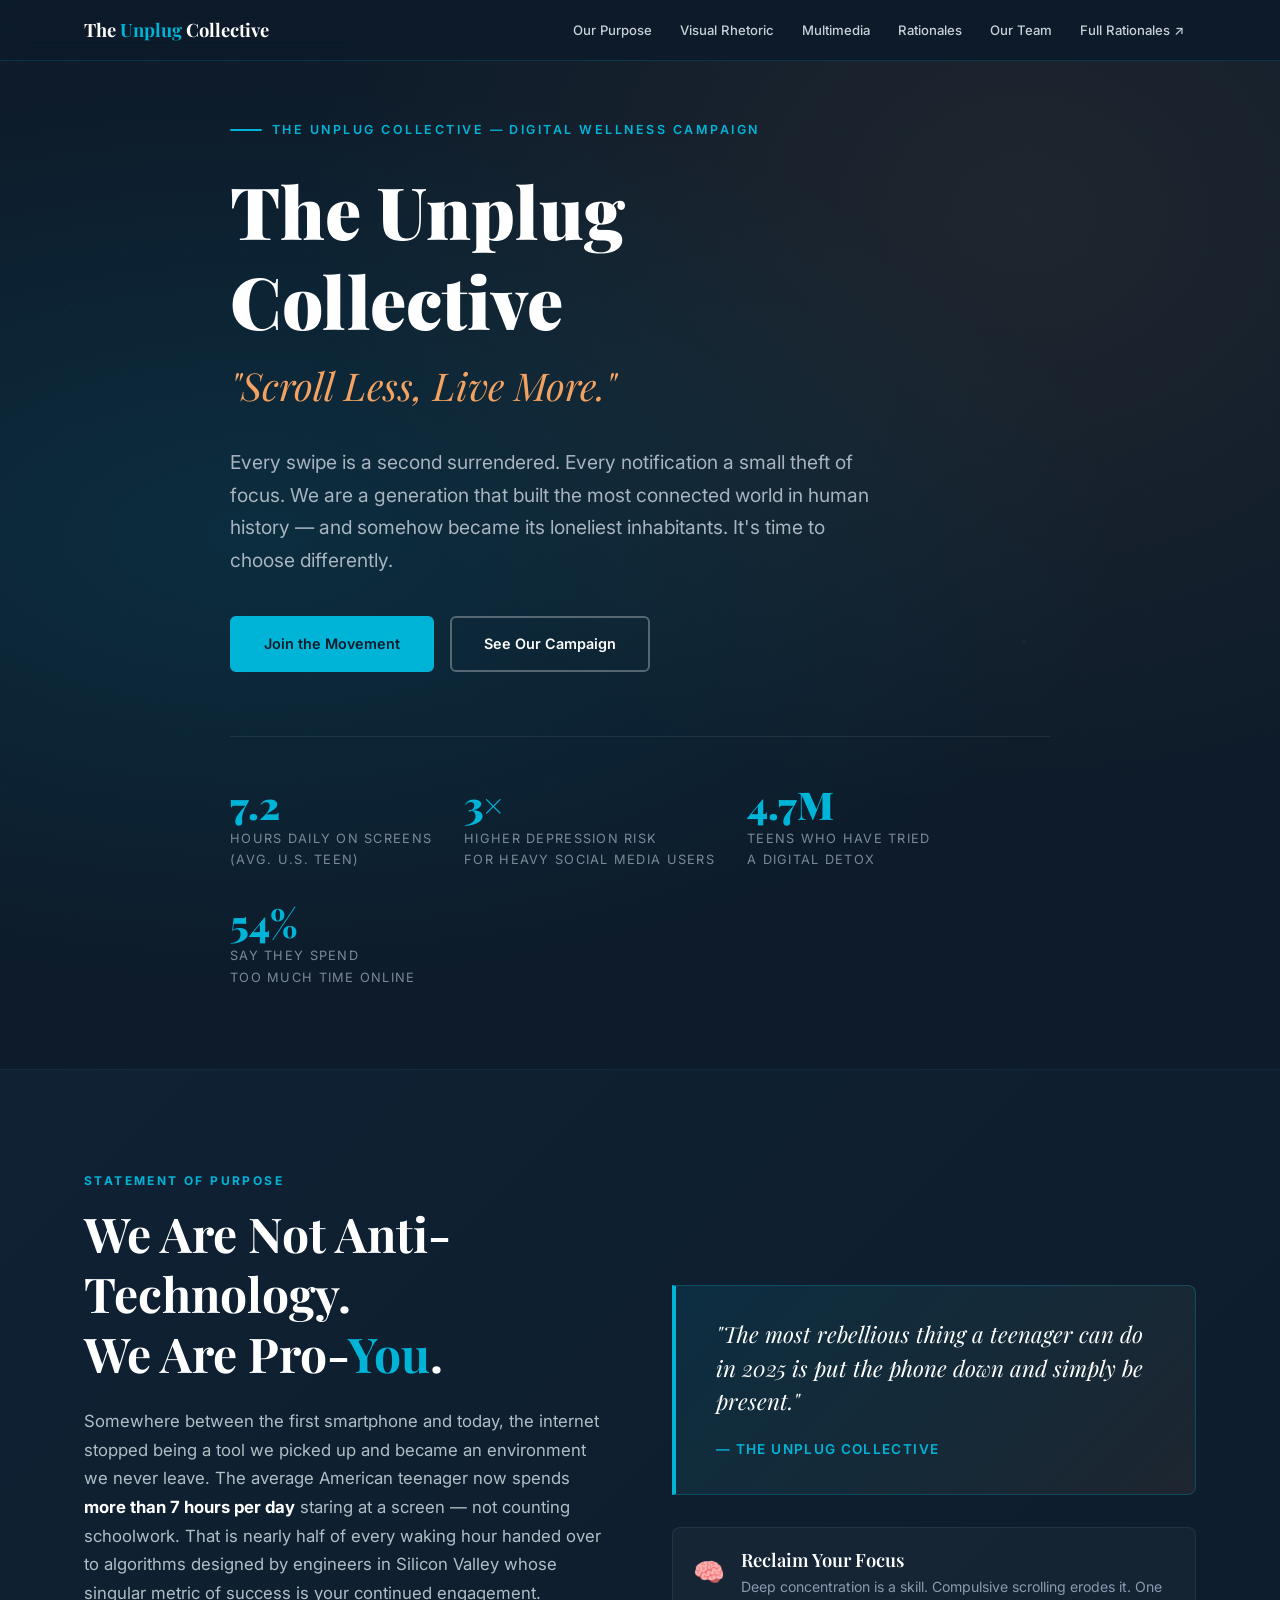
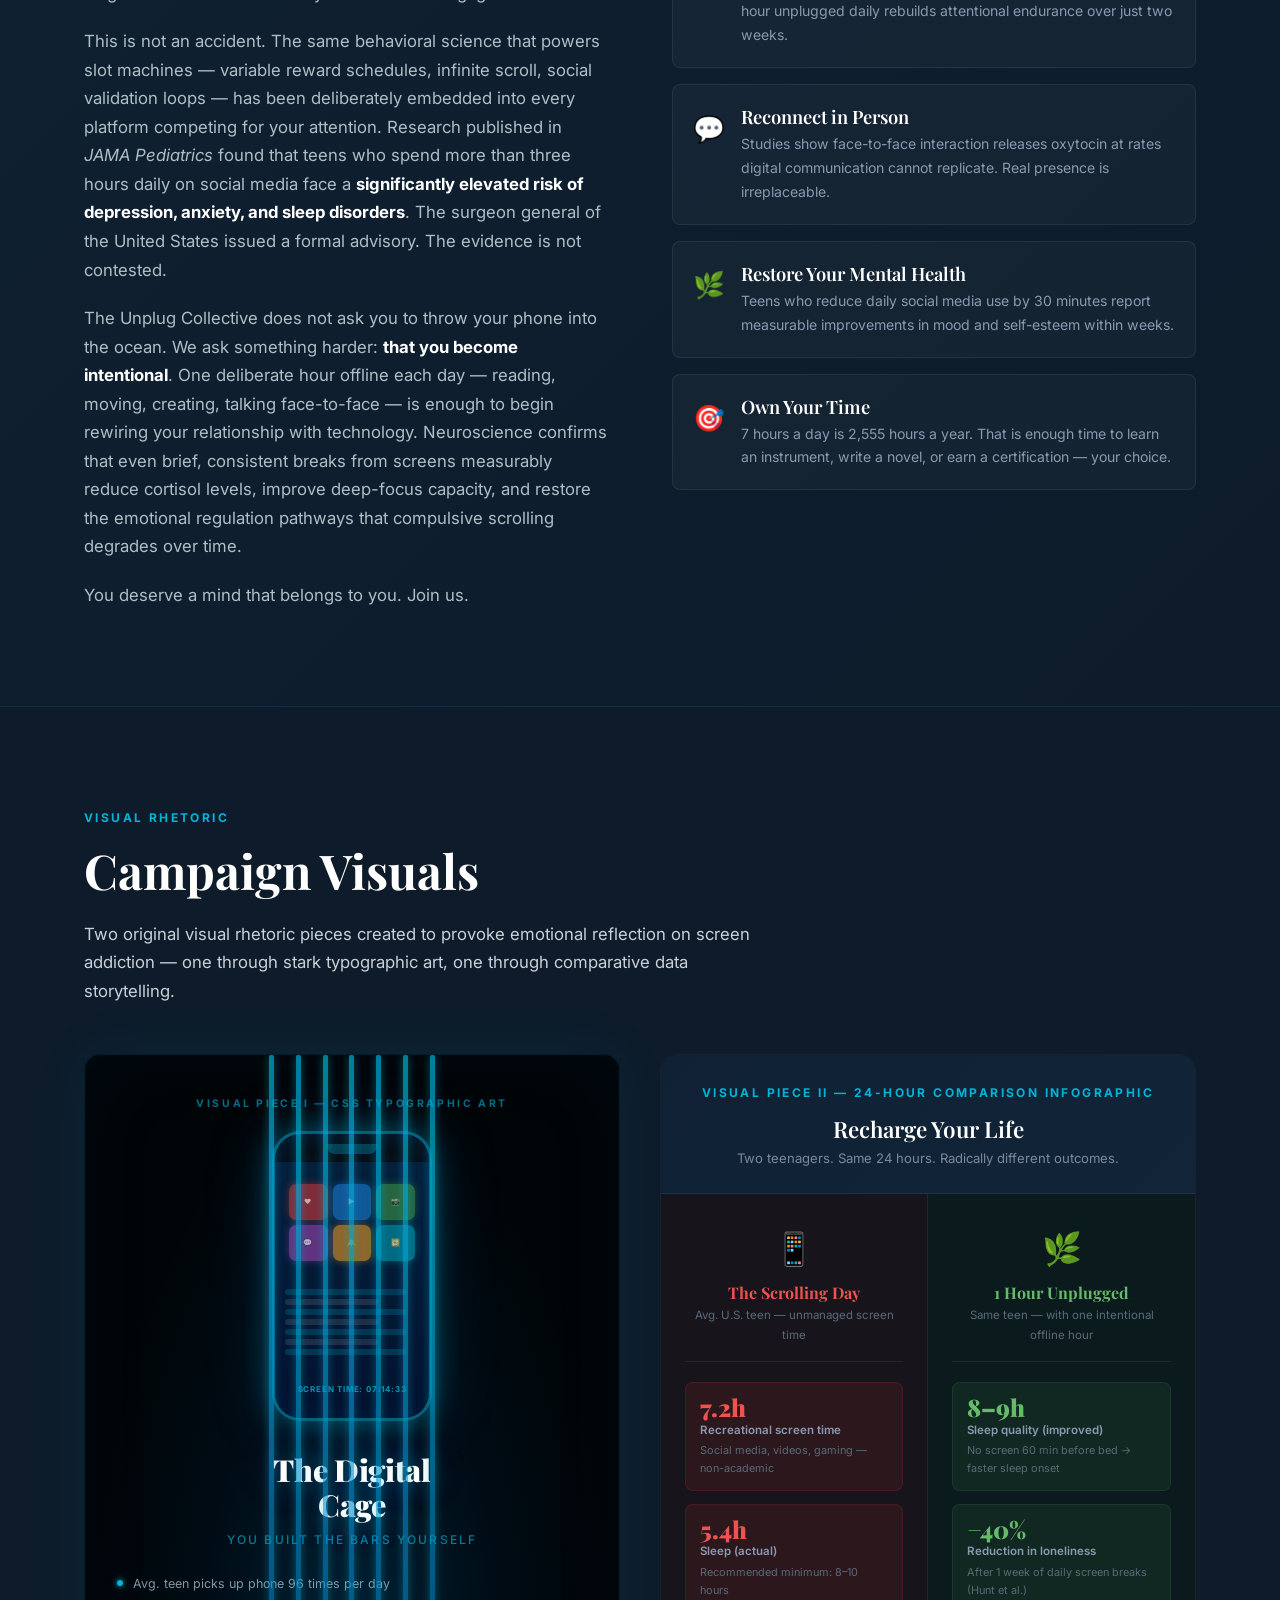
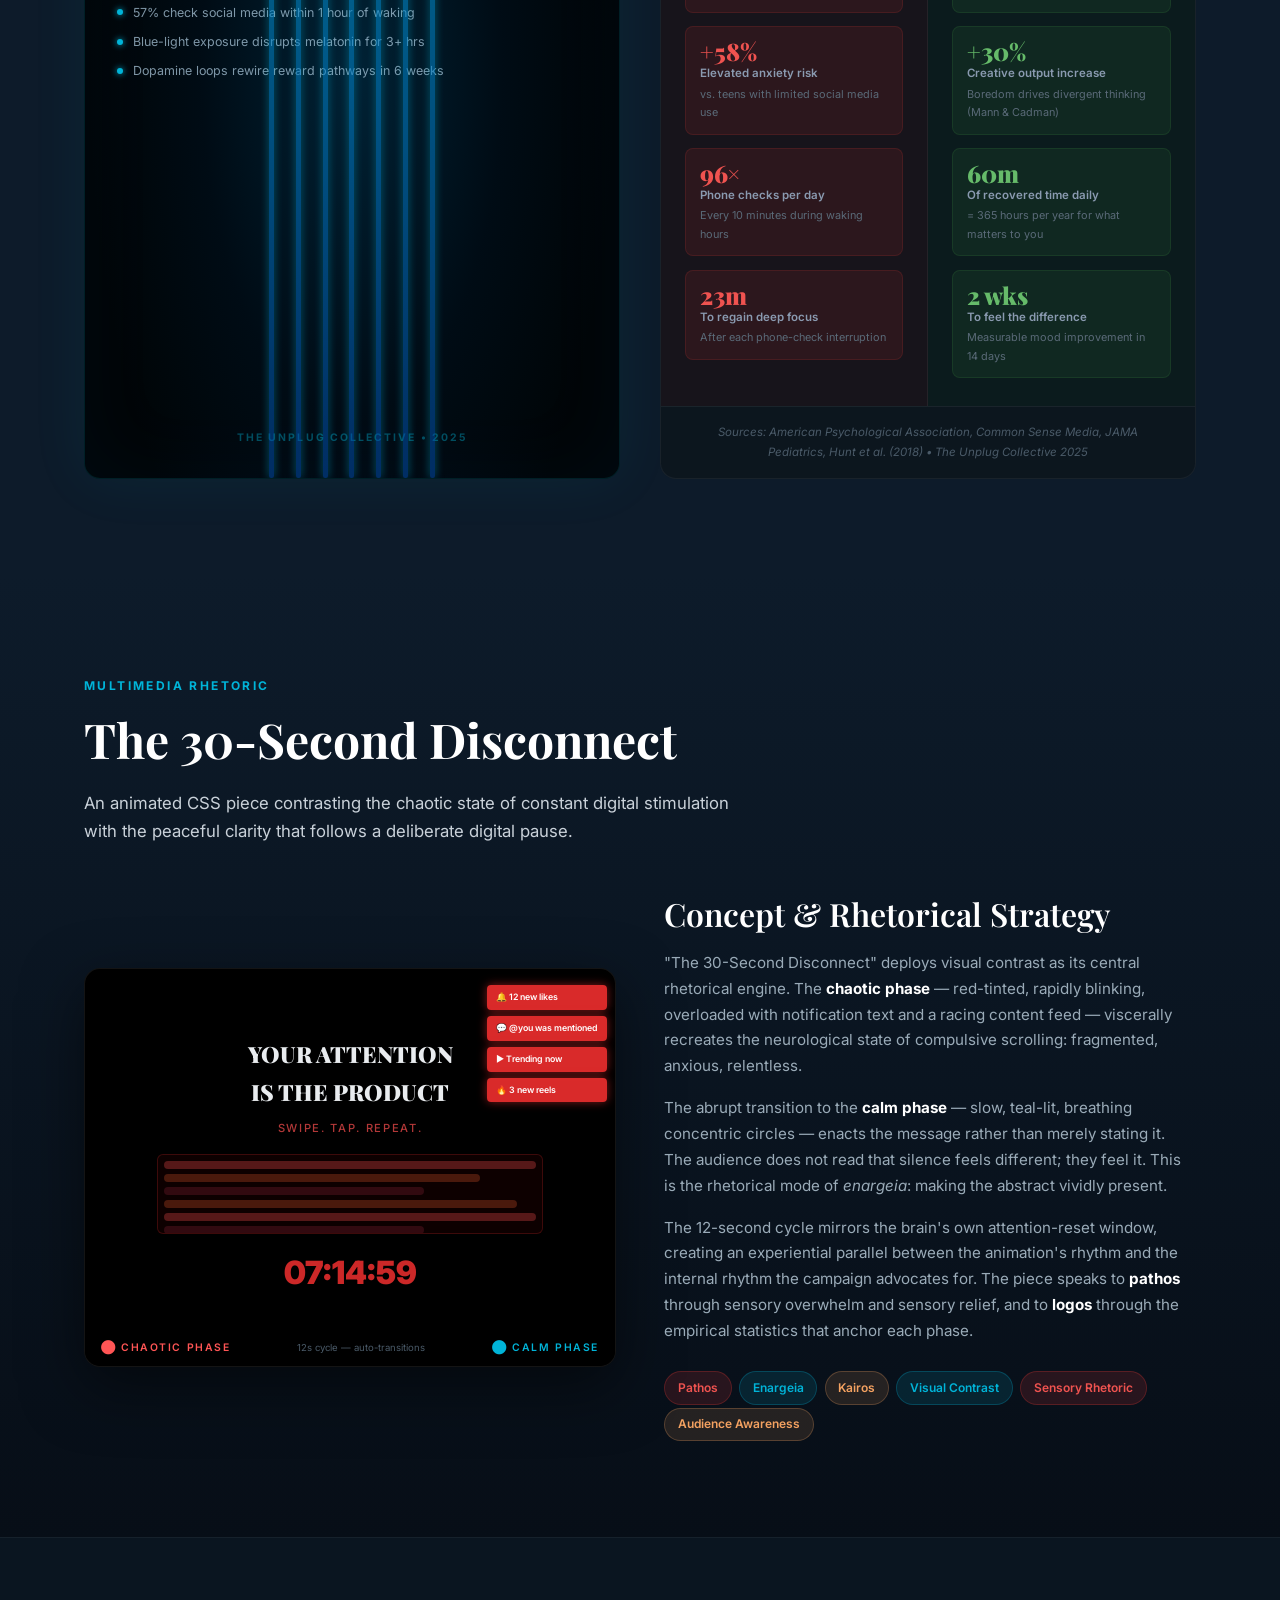
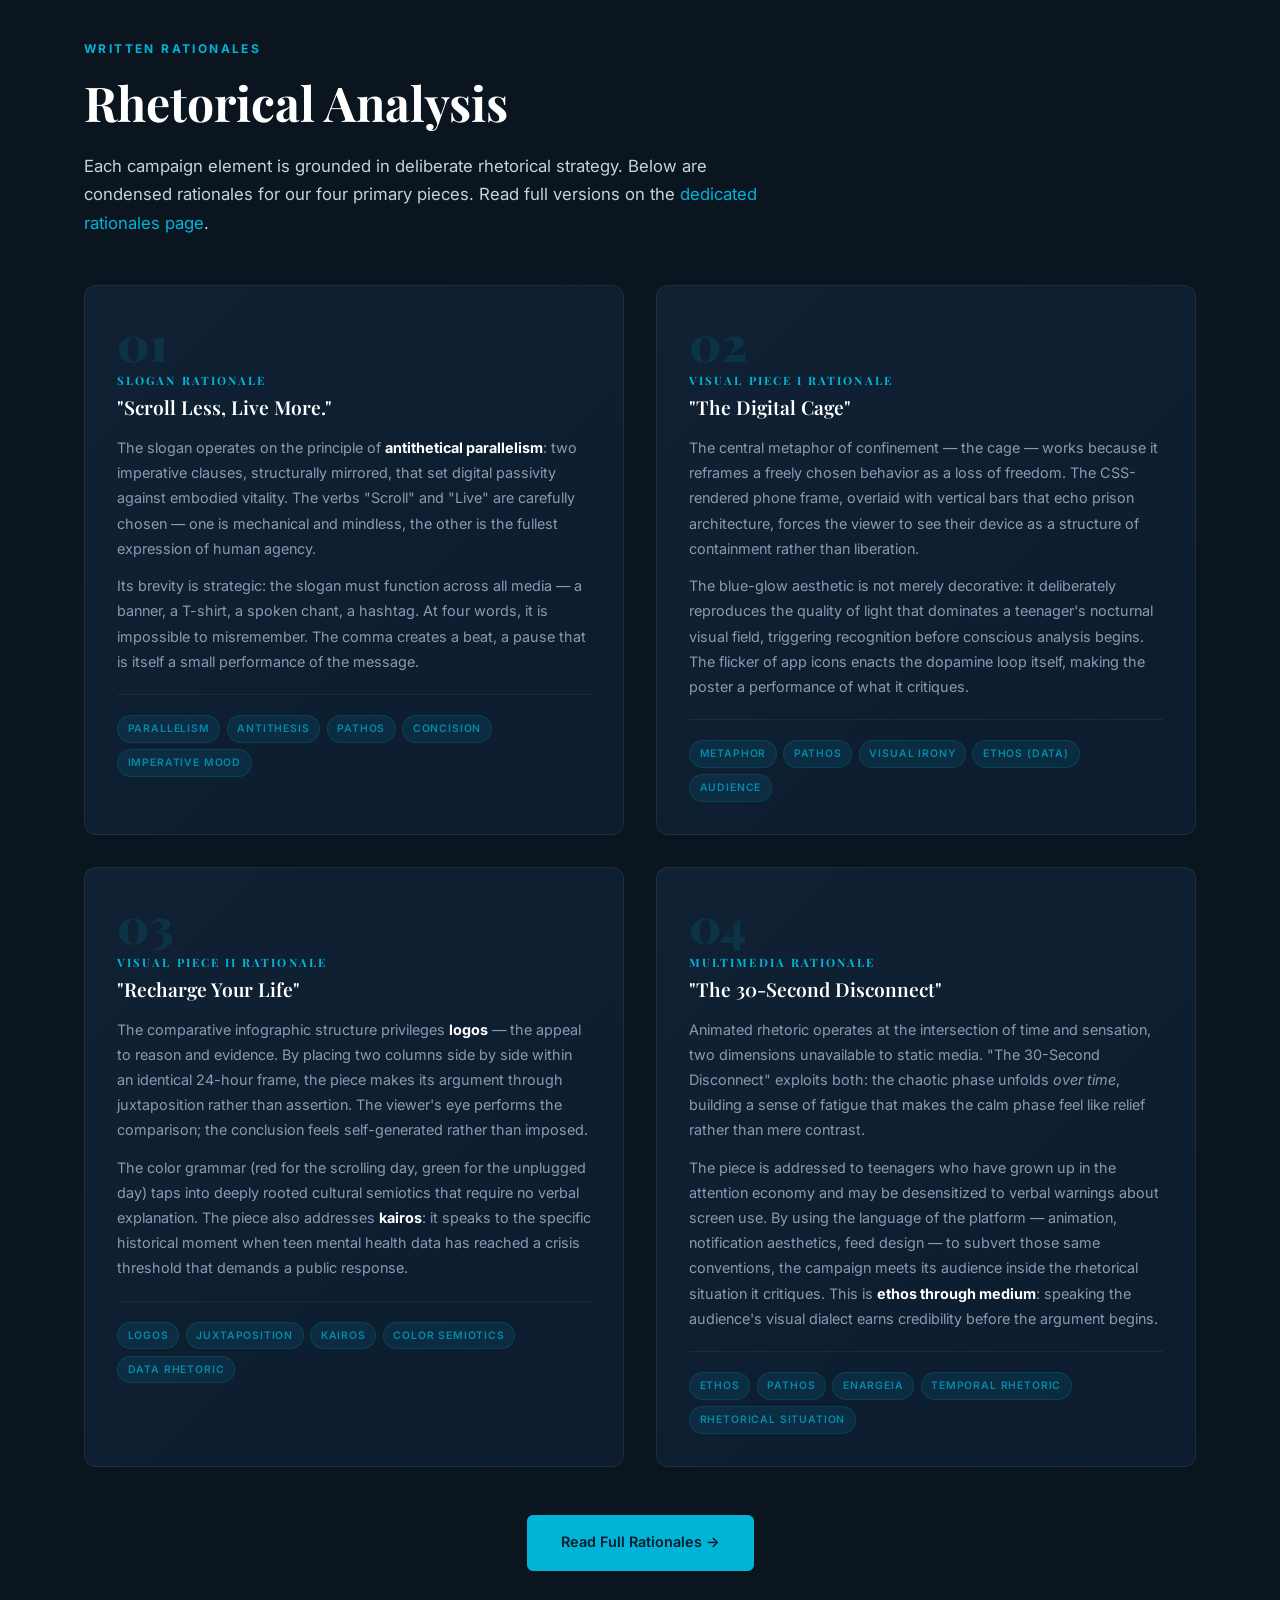
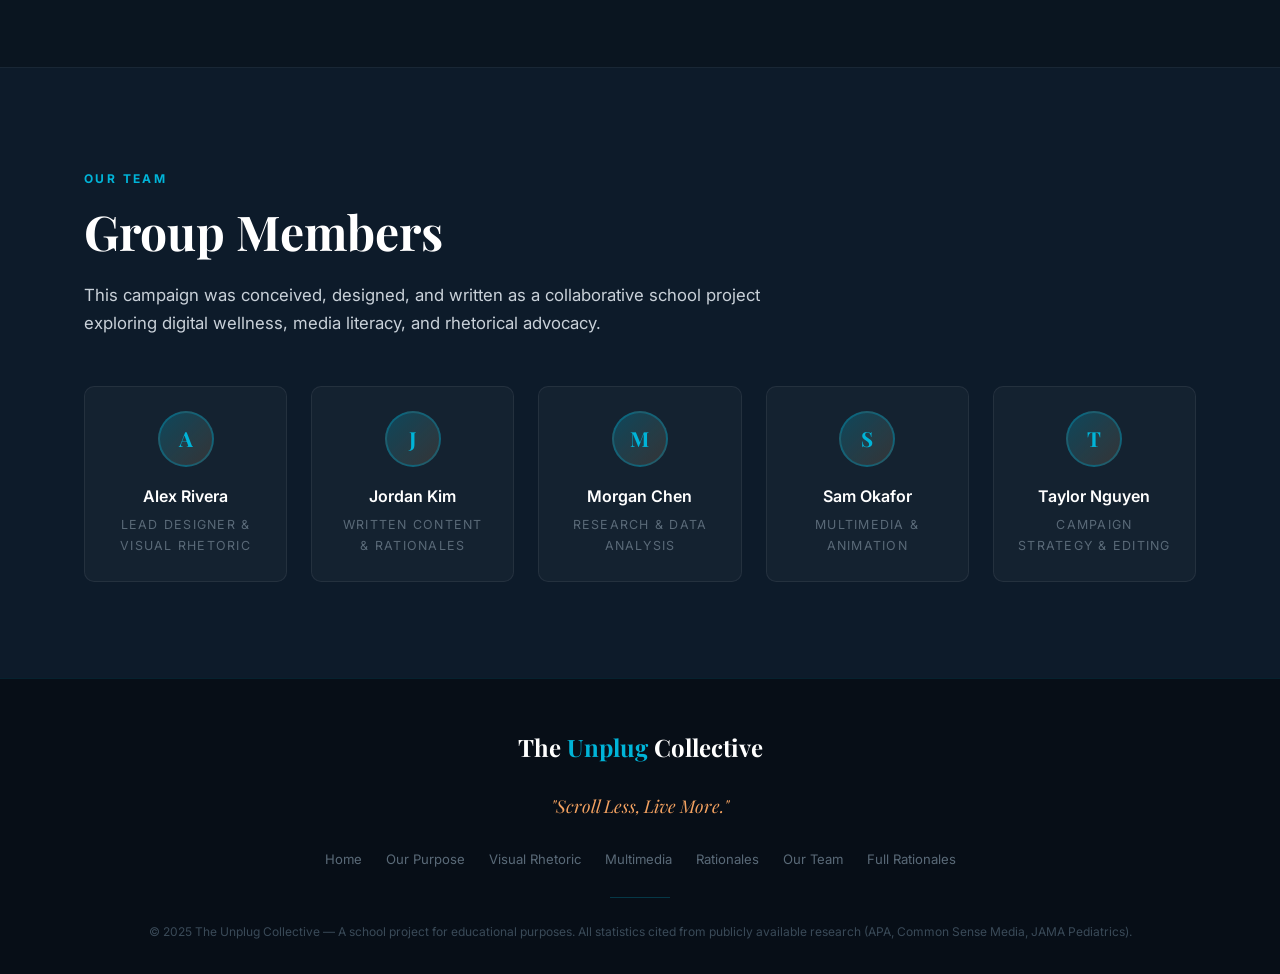
==== index.html @ 5e31de17 "Add The Unplug Collective multimedia campaign website Complete three-file campaign site for the digi" ====
<!DOCTYPE html>
<html lang="en">
<head>
  <meta charset="UTF-8" />
  <meta name="viewport" content="width=device-width, initial-scale=1.0" />
  <title>The Unplug Collective — Scroll Less, Live More.</title>
  <meta name="description" content="The Unplug Collective is a digital wellness campaign empowering teenagers to reclaim their time, attention, and mental health from addictive social media platforms." />
  <link rel="stylesheet" href="styles.css" />
</head>
<body>

  <!-- ====================================================
       NAVIGATION
  ===================================================== -->
  <nav class="navbar" aria-label="Main navigation">
    <div class="container">
      <a href="#hero" class="nav-brand">The <span>Unplug</span> Collective</a>
      <ul class="nav-links">
        <li><a href="#purpose">Our Purpose</a></li>
        <li><a href="#visual-rhetoric">Visual Rhetoric</a></li>
        <li><a href="#multimedia">Multimedia</a></li>
        <li><a href="#rationales">Rationales</a></li>
        <li><a href="#credits">Our Team</a></li>
        <li><a href="rationales.html">Full Rationales ↗</a></li>
      </ul>
    </div>
  </nav>

  <!-- ====================================================
       HERO SECTION
  ===================================================== -->
  <section class="hero" id="hero">
    <div class="container">
      <div class="hero-content">

        <div class="hero-eyebrow">The Unplug Collective — Digital Wellness Campaign</div>

        <h1 class="hero-title">The Unplug<br />Collective</h1>

        <p class="hero-slogan">"Scroll Less, Live More."</p>

        <p class="hero-subheadline">
          Every swipe is a second surrendered. Every notification a small theft of focus.
          We are a generation that built the most connected world in human history —
          and somehow became its loneliest inhabitants. It's time to choose differently.
        </p>

        <div class="hero-cta">
          <a href="#purpose" class="btn btn-primary">Join the Movement</a>
          <a href="#visual-rhetoric" class="btn btn-secondary">See Our Campaign</a>
        </div>

        <div class="hero-stats">
          <div class="hero-stat-item">
            <div class="hero-stat-number">7.2</div>
            <div class="hero-stat-label">Hours daily on screens<br />(avg. U.S. teen)</div>
          </div>
          <div class="hero-stat-item">
            <div class="hero-stat-number">3&times;</div>
            <div class="hero-stat-label">Higher depression risk<br />for heavy social media users</div>
          </div>
          <div class="hero-stat-item">
            <div class="hero-stat-number">4.7M</div>
            <div class="hero-stat-label">Teens who have tried<br />a digital detox</div>
          </div>
          <div class="hero-stat-item">
            <div class="hero-stat-number">54%</div>
            <div class="hero-stat-label">Say they spend<br />too much time online</div>
          </div>
        </div>

      </div>
    </div>
  </section>

  <!-- ====================================================
       STATEMENT OF PURPOSE / INVITATION TO JOIN
  ===================================================== -->
  <section class="purpose" id="purpose">
    <div class="container">
      <div class="purpose-grid">

        <!-- Left: Written argument -->
        <div class="purpose-text fade-in">
          <span class="section-label">Statement of Purpose</span>
          <h2 class="section-title">We Are Not Anti-Technology.<br />We Are Pro-<span class="highlight">You</span>.</h2>

          <p>
            Somewhere between the first smartphone and today, the internet stopped being a tool
            we picked up and became an environment we never leave. The average American teenager
            now spends <strong>more than 7 hours per day</strong> staring at a screen — not counting
            schoolwork. That is nearly half of every waking hour handed over to algorithms
            designed by engineers in Silicon Valley whose singular metric of success is your
            continued engagement.
          </p>
          <p>
            This is not an accident. The same behavioral science that powers slot machines —
            variable reward schedules, infinite scroll, social validation loops — has been
            deliberately embedded into every platform competing for your attention.
            Research published in <em>JAMA Pediatrics</em> found that teens who spend more than
            three hours daily on social media face a <strong>significantly elevated risk of depression,
            anxiety, and sleep disorders</strong>. The surgeon general of the United States issued
            a formal advisory. The evidence is not contested.
          </p>
          <p>
            The Unplug Collective does not ask you to throw your phone into the ocean.
            We ask something harder: <strong>that you become intentional</strong>. One deliberate hour
            offline each day — reading, moving, creating, talking face-to-face — is enough
            to begin rewiring your relationship with technology. Neuroscience confirms that
            even brief, consistent breaks from screens measurably reduce cortisol levels,
            improve deep-focus capacity, and restore the emotional regulation pathways
            that compulsive scrolling degrades over time.
          </p>
          <p>
            You deserve a mind that belongs to you. Join us.
          </p>
        </div>

        <!-- Right: Callout + Pillars -->
        <div class="fade-in delay-2">
          <div class="purpose-callout">
            <blockquote>
              "The most rebellious thing a teenager can do in 2025
               is put the phone down and simply be present."
            </blockquote>
            <cite>— The Unplug Collective</cite>
          </div>

          <div class="purpose-pillars" style="margin-top:2rem;">
            <div class="purpose-pillar">
              <div class="pillar-icon">🧠</div>
              <div class="pillar-body">
                <h4>Reclaim Your Focus</h4>
                <p>Deep concentration is a skill. Compulsive scrolling erodes it. One hour unplugged daily rebuilds attentional endurance over just two weeks.</p>
              </div>
            </div>
            <div class="purpose-pillar">
              <div class="pillar-icon">💬</div>
              <div class="pillar-body">
                <h4>Reconnect in Person</h4>
                <p>Studies show face-to-face interaction releases oxytocin at rates digital communication cannot replicate. Real presence is irreplaceable.</p>
              </div>
            </div>
            <div class="purpose-pillar">
              <div class="pillar-icon">🌿</div>
              <div class="pillar-body">
                <h4>Restore Your Mental Health</h4>
                <p>Teens who reduce daily social media use by 30 minutes report measurable improvements in mood and self-esteem within weeks.</p>
              </div>
            </div>
            <div class="purpose-pillar">
              <div class="pillar-icon">🎯</div>
              <div class="pillar-body">
                <h4>Own Your Time</h4>
                <p>7 hours a day is 2,555 hours a year. That is enough time to learn an instrument, write a novel, or earn a certification — your choice.</p>
              </div>
            </div>
          </div>
        </div>

      </div>
    </div>
  </section>

  <!-- ====================================================
       VISUAL RHETORIC
  ===================================================== -->
  <section class="visual-rhetoric" id="visual-rhetoric">
    <div class="container">
      <span class="section-label fade-in">Visual Rhetoric</span>
      <h2 class="section-title fade-in">Campaign Visuals</h2>
      <p class="section-intro fade-in">
        Two original visual rhetoric pieces created to provoke emotional reflection on screen
        addiction — one through stark typographic art, one through comparative data storytelling.
      </p>

      <div class="vr-grid">

        <!-- =============================================
             VISUAL A: The Digital Cage
        ============================================== -->
        <article class="poster-cage fade-in" aria-label="Visual rhetoric piece: The Digital Cage">

          <!-- Cage bars overlaid on phone zone -->
          <div class="cage-bars-overlay" aria-hidden="true">
            <div class="cage-bar"></div>
            <div class="cage-bar"></div>
            <div class="cage-bar"></div>
            <div class="cage-bar"></div>
            <div class="cage-bar"></div>
            <div class="cage-bar"></div>
            <div class="cage-bar"></div>
          </div>

          <div class="cage-label">Visual Piece I &mdash; CSS Typographic Art</div>

          <!-- Phone frame with animated app bars -->
          <div class="phone-frame" aria-hidden="true">
            <div class="phone-screen">
              <div class="app-bars">
                <div class="app-bar">❤️</div>
                <div class="app-bar">▶</div>
                <div class="app-bar">📸</div>
                <div class="app-bar">💬</div>
                <div class="app-bar">🔔</div>
                <div class="app-bar">🔁</div>
              </div>
              <div class="phone-feed">
                <div class="feed-line"></div>
                <div class="feed-line"></div>
                <div class="feed-line"></div>
                <div class="feed-line"></div>
                <div class="feed-line"></div>
                <div class="feed-line"></div>
                <div class="feed-line"></div>
              </div>
              <div class="phone-counter">SCREEN TIME: 07:14:33</div>
            </div>
          </div>

          <h2 class="cage-headline">The Digital<br />Cage</h2>
          <p class="cage-sub">You built the bars yourself</p>

          <div class="cage-stats">
            <div class="cage-stat-line">Avg. teen picks up phone 96 times per day</div>
            <div class="cage-stat-line">57% check social media within 1 hour of waking</div>
            <div class="cage-stat-line">Blue-light exposure disrupts melatonin for 3+ hrs</div>
            <div class="cage-stat-line">Dopamine loops rewire reward pathways in 6 weeks</div>
          </div>

          <div class="cage-brand">The Unplug Collective &bull; 2025</div>

        </article>

        <!-- =============================================
             VISUAL B: Recharge Your Life Infographic
        ============================================== -->
        <article class="poster-recharge fade-in delay-2" aria-label="Visual rhetoric piece: Recharge Your Life infographic">

          <div class="recharge-header">
            <span class="section-label">Visual Piece II &mdash; 24-Hour Comparison Infographic</span>
            <h3>Recharge Your Life</h3>
            <p>Two teenagers. Same 24 hours. Radically different outcomes.</p>
          </div>

          <div class="recharge-compare">

            <!-- Column A: The Scrolling Day -->
            <div class="compare-col compare-col-a">
              <div class="compare-col-header">
                <span class="col-icon">📱</span>
                <h4 class="col-a-title">The Scrolling Day</h4>
                <p>Avg. U.S. teen — unmanaged screen time</p>
              </div>

              <div class="stat-block">
                <div class="stat-item col-a-stat">
                  <div class="stat-item-num">7.2h</div>
                  <div class="stat-item-label">Recreational screen time</div>
                  <div class="stat-item-detail">Social media, videos, gaming — non-academic</div>
                </div>
                <div class="stat-item col-a-stat">
                  <div class="stat-item-num">5.4h</div>
                  <div class="stat-item-label">Sleep (actual)</div>
                  <div class="stat-item-detail">Recommended minimum: 8–10 hours</div>
                </div>
                <div class="stat-item col-a-stat">
                  <div class="stat-item-num">+58%</div>
                  <div class="stat-item-label">Elevated anxiety risk</div>
                  <div class="stat-item-detail">vs. teens with limited social media use</div>
                </div>
                <div class="stat-item col-a-stat">
                  <div class="stat-item-num">96×</div>
                  <div class="stat-item-label">Phone checks per day</div>
                  <div class="stat-item-detail">Every 10 minutes during waking hours</div>
                </div>
                <div class="stat-item col-a-stat">
                  <div class="stat-item-num">23m</div>
                  <div class="stat-item-label">To regain deep focus</div>
                  <div class="stat-item-detail">After each phone-check interruption</div>
                </div>
              </div>
            </div>

            <!-- Column B: 1 Hour Unplugged -->
            <div class="compare-col compare-col-b">
              <div class="compare-col-header">
                <span class="col-icon">🌿</span>
                <h4 class="col-b-title">1 Hour Unplugged</h4>
                <p>Same teen — with one intentional offline hour</p>
              </div>

              <div class="stat-block">
                <div class="stat-item col-b-stat">
                  <div class="stat-item-num">8–9h</div>
                  <div class="stat-item-label">Sleep quality (improved)</div>
                  <div class="stat-item-detail">No screen 60 min before bed → faster sleep onset</div>
                </div>
                <div class="stat-item col-b-stat">
                  <div class="stat-item-num">−40%</div>
                  <div class="stat-item-label">Reduction in loneliness</div>
                  <div class="stat-item-detail">After 1 week of daily screen breaks (Hunt et al.)</div>
                </div>
                <div class="stat-item col-b-stat">
                  <div class="stat-item-num">+30%</div>
                  <div class="stat-item-label">Creative output increase</div>
                  <div class="stat-item-detail">Boredom drives divergent thinking (Mann &amp; Cadman)</div>
                </div>
                <div class="stat-item col-b-stat">
                  <div class="stat-item-num">60m</div>
                  <div class="stat-item-label">Of recovered time daily</div>
                  <div class="stat-item-detail">= 365 hours per year for what matters to you</div>
                </div>
                <div class="stat-item col-b-stat">
                  <div class="stat-item-num">2 wks</div>
                  <div class="stat-item-label">To feel the difference</div>
                  <div class="stat-item-detail">Measurable mood improvement in 14 days</div>
                </div>
              </div>
            </div>

          </div>

          <div class="recharge-footer">
            Sources: American Psychological Association, Common Sense Media, JAMA Pediatrics, Hunt et al. (2018) &bull; The Unplug Collective 2025
          </div>

        </article>

      </div><!-- /.vr-grid -->
    </div>
  </section>

  <!-- ====================================================
       MULTIMEDIA RHETORIC
  ===================================================== -->
  <section class="multimedia" id="multimedia">
    <div class="container">
      <span class="section-label fade-in">Multimedia Rhetoric</span>
      <h2 class="section-title fade-in">The 30-Second Disconnect</h2>
      <p class="section-intro fade-in">
        An animated CSS piece contrasting the chaotic state of constant digital stimulation
        with the peaceful clarity that follows a deliberate digital pause.
      </p>

      <div class="multimedia-inner">

        <!-- Animation Stage -->
        <div class="anim-stage fade-in" aria-label="Animated piece: The 30-Second Disconnect">

          <!-- Phase 1: CHAOTIC -->
          <div class="phase-chaotic" aria-hidden="true">
            <!-- Notification bubbles -->
            <div class="notif-stack">
              <div class="notif">🔔 12 new likes</div>
              <div class="notif">💬 @you was mentioned</div>
              <div class="notif">▶ Trending now</div>
              <div class="notif">🔥 3 new reels</div>
            </div>

            <div class="chaotic-headline">YOUR ATTENTION<br />IS THE PRODUCT</div>
            <div class="chaotic-sub">Swipe. Tap. Repeat.</div>

            <div class="scroll-feed">
              <div class="scroll-feed-inner">
                <div class="feed-item"></div>
                <div class="feed-item"></div>
                <div class="feed-item"></div>
                <div class="feed-item"></div>
                <div class="feed-item"></div>
                <div class="feed-item"></div>
                <div class="feed-item"></div>
                <div class="feed-item"></div>
                <div class="feed-item"></div>
                <div class="feed-item"></div>
                <div class="feed-item"></div>
                <div class="feed-item"></div>
              </div>
            </div>

            <div class="chaotic-timer">07:14:59</div>
          </div>

          <!-- Phase 2: CALM -->
          <div class="phase-calm" aria-hidden="true">
            <div class="calm-circle">
              <div class="calm-inner-circle"></div>
            </div>
            <div class="calm-headline">Breathe.<br />You Are Here.</div>
            <div class="calm-sub">The world will wait.</div>
            <div class="calm-stats">
              <div class="calm-stat">
                <span class="calm-stat-num">60s</span>
                <span class="calm-stat-label">Disconnected</span>
              </div>
              <div class="calm-stat">
                <span class="calm-stat-num">↓</span>
                <span class="calm-stat-label">Cortisol</span>
              </div>
              <div class="calm-stat">
                <span class="calm-stat-num">↑</span>
                <span class="calm-stat-label">Clarity</span>
              </div>
            </div>
          </div>

          <!-- Always-visible caption bar -->
          <div class="anim-caption">
            <span class="phase-indicator pi-chaotic">⬤ Chaotic Phase</span>
            <span style="font-size:0.6rem;color:#4a5a68;">12s cycle — auto-transitions</span>
            <span class="phase-indicator pi-calm">⬤ Calm Phase</span>
          </div>

        </div><!-- /.anim-stage -->

        <!-- Description column -->
        <div class="multimedia-description fade-in delay-2">
          <h3>Concept &amp; Rhetorical Strategy</h3>
          <p>
            "The 30-Second Disconnect" deploys visual contrast as its central rhetorical
            engine. The <strong>chaotic phase</strong> — red-tinted, rapidly blinking, overloaded
            with notification text and a racing content feed — viscerally recreates the
            neurological state of compulsive scrolling: fragmented, anxious, relentless.
          </p>
          <p>
            The abrupt transition to the <strong>calm phase</strong> — slow, teal-lit,
            breathing concentric circles — enacts the message rather than merely stating it.
            The audience does not read that silence feels different; they feel it.
            This is the rhetorical mode of <em>enargeia</em>: making the abstract vividly present.
          </p>
          <p>
            The 12-second cycle mirrors the brain's own attention-reset window, creating an
            experiential parallel between the animation's rhythm and the internal rhythm
            the campaign advocates for. The piece speaks to <strong>pathos</strong> through
            sensory overwhelm and sensory relief, and to <strong>logos</strong> through
            the empirical statistics that anchor each phase.
          </p>

          <div style="margin-top:1.5rem;">
            <span class="concept-pill pill-red">Pathos</span>
            <span class="concept-pill pill-teal">Enargeia</span>
            <span class="concept-pill pill-gold">Kairos</span>
            <span class="concept-pill pill-teal">Visual Contrast</span>
            <span class="concept-pill pill-red">Sensory Rhetoric</span>
            <span class="concept-pill pill-gold">Audience Awareness</span>
          </div>
        </div>

      </div>
    </div>
  </section>

  <!-- ====================================================
       RATIONALES (PREVIEW)
  ===================================================== -->
  <section class="rationales" id="rationales">
    <div class="container">
      <span class="section-label fade-in">Written Rationales</span>
      <h2 class="section-title fade-in">Rhetorical Analysis</h2>
      <p class="section-intro fade-in">
        Each campaign element is grounded in deliberate rhetorical strategy. Below are
        condensed rationales for our four primary pieces. Read full versions on the
        <a href="rationales.html">dedicated rationales page</a>.
      </p>

      <div class="rationale-grid">

        <!-- Rationale 1: Slogan -->
        <div class="rationale-card fade-in">
          <div class="rationale-card-num">01</div>
          <h4>Slogan Rationale</h4>
          <h3>"Scroll Less, Live More."</h3>
          <p>
            The slogan operates on the principle of <strong>antithetical parallelism</strong>:
            two imperative clauses, structurally mirrored, that set digital passivity against
            embodied vitality. The verbs "Scroll" and "Live" are carefully chosen — one is
            mechanical and mindless, the other is the fullest expression of human agency.
          </p>
          <p>
            Its brevity is strategic: the slogan must function across all media — a banner,
            a T-shirt, a spoken chant, a hashtag. At four words, it is impossible to misremember.
            The comma creates a beat, a pause that is itself a small performance of the message.
          </p>
          <div class="rationale-tags">
            <span class="rtag">Parallelism</span>
            <span class="rtag">Antithesis</span>
            <span class="rtag">Pathos</span>
            <span class="rtag">Concision</span>
            <span class="rtag">Imperative Mood</span>
          </div>
        </div>

        <!-- Rationale 2: Digital Cage -->
        <div class="rationale-card fade-in delay-1">
          <div class="rationale-card-num">02</div>
          <h4>Visual Piece I Rationale</h4>
          <h3>"The Digital Cage"</h3>
          <p>
            The central metaphor of confinement — the cage — works because it reframes
            a freely chosen behavior as a loss of freedom. The CSS-rendered phone frame,
            overlaid with vertical bars that echo prison architecture, forces the viewer
            to see their device as a structure of containment rather than liberation.
          </p>
          <p>
            The blue-glow aesthetic is not merely decorative: it deliberately reproduces
            the quality of light that dominates a teenager's nocturnal visual field,
            triggering recognition before conscious analysis begins. The flicker of app
            icons enacts the dopamine loop itself, making the poster a performance of
            what it critiques.
          </p>
          <div class="rationale-tags">
            <span class="rtag">Metaphor</span>
            <span class="rtag">Pathos</span>
            <span class="rtag">Visual Irony</span>
            <span class="rtag">Ethos (Data)</span>
            <span class="rtag">Audience</span>
          </div>
        </div>

        <!-- Rationale 3: Recharge -->
        <div class="rationale-card fade-in delay-2">
          <div class="rationale-card-num">03</div>
          <h4>Visual Piece II Rationale</h4>
          <h3>"Recharge Your Life"</h3>
          <p>
            The comparative infographic structure privileges <strong>logos</strong> — the
            appeal to reason and evidence. By placing two columns side by side within
            an identical 24-hour frame, the piece makes its argument through juxtaposition
            rather than assertion. The viewer's eye performs the comparison; the conclusion
            feels self-generated rather than imposed.
          </p>
          <p>
            The color grammar (red for the scrolling day, green for the unplugged day)
            taps into deeply rooted cultural semiotics that require no verbal explanation.
            The piece also addresses <strong>kairos</strong>: it speaks to the specific
            historical moment when teen mental health data has reached a crisis threshold
            that demands a public response.
          </p>
          <div class="rationale-tags">
            <span class="rtag">Logos</span>
            <span class="rtag">Juxtaposition</span>
            <span class="rtag">Kairos</span>
            <span class="rtag">Color Semiotics</span>
            <span class="rtag">Data Rhetoric</span>
          </div>
        </div>

        <!-- Rationale 4: Multimedia -->
        <div class="rationale-card fade-in delay-3">
          <div class="rationale-card-num">04</div>
          <h4>Multimedia Rationale</h4>
          <h3>"The 30-Second Disconnect"</h3>
          <p>
            Animated rhetoric operates at the intersection of time and sensation, two
            dimensions unavailable to static media. "The 30-Second Disconnect" exploits
            both: the chaotic phase unfolds <em>over time</em>, building a sense of fatigue
            that makes the calm phase feel like relief rather than mere contrast.
          </p>
          <p>
            The piece is addressed to teenagers who have grown up in the attention economy
            and may be desensitized to verbal warnings about screen use. By using the
            language of the platform — animation, notification aesthetics, feed design —
            to subvert those same conventions, the campaign meets its audience inside the
            rhetorical situation it critiques. This is <strong>ethos through medium</strong>:
            speaking the audience's visual dialect earns credibility before the argument begins.
          </p>
          <div class="rationale-tags">
            <span class="rtag">Ethos</span>
            <span class="rtag">Pathos</span>
            <span class="rtag">Enargeia</span>
            <span class="rtag">Temporal Rhetoric</span>
            <span class="rtag">Rhetorical Situation</span>
          </div>
        </div>

      </div><!-- /.rationale-grid -->

      <div class="rationales-cta fade-in">
        <a href="rationales.html" class="btn btn-primary">Read Full Rationales →</a>
      </div>

    </div>
  </section>

  <!-- ====================================================
       CREDITS
  ===================================================== -->
  <section class="credits" id="credits">
    <div class="container">
      <span class="section-label fade-in">Our Team</span>
      <h2 class="section-title fade-in">Group Members</h2>
      <p class="section-intro fade-in">
        This campaign was conceived, designed, and written as a collaborative school project
        exploring digital wellness, media literacy, and rhetorical advocacy.
      </p>

      <div class="credits-grid">
        <div class="credit-card fade-in">
          <div class="credit-avatar">A</div>
          <div class="credit-name">Alex Rivera</div>
          <div class="credit-role">Lead Designer &amp; Visual Rhetoric</div>
        </div>
        <div class="credit-card fade-in delay-1">
          <div class="credit-avatar">J</div>
          <div class="credit-name">Jordan Kim</div>
          <div class="credit-role">Written Content &amp; Rationales</div>
        </div>
        <div class="credit-card fade-in delay-2">
          <div class="credit-avatar">M</div>
          <div class="credit-name">Morgan Chen</div>
          <div class="credit-role">Research &amp; Data Analysis</div>
        </div>
        <div class="credit-card fade-in delay-3">
          <div class="credit-avatar">S</div>
          <div class="credit-name">Sam Okafor</div>
          <div class="credit-role">Multimedia &amp; Animation</div>
        </div>
        <div class="credit-card fade-in delay-4">
          <div class="credit-avatar">T</div>
          <div class="credit-name">Taylor Nguyen</div>
          <div class="credit-role">Campaign Strategy &amp; Editing</div>
        </div>
      </div>

    </div>
  </section>

  <!-- ====================================================
       FOOTER
  ===================================================== -->
  <footer>
    <div class="container">
      <div class="footer-inner">
        <div class="footer-brand">The <span>Unplug</span> Collective</div>
        <div class="footer-slogan">"Scroll Less, Live More."</div>

        <nav aria-label="Footer navigation">
          <ul class="footer-nav">
            <li><a href="#hero">Home</a></li>
            <li><a href="#purpose">Our Purpose</a></li>
            <li><a href="#visual-rhetoric">Visual Rhetoric</a></li>
            <li><a href="#multimedia">Multimedia</a></li>
            <li><a href="#rationales">Rationales</a></li>
            <li><a href="#credits">Our Team</a></li>
            <li><a href="rationales.html">Full Rationales</a></li>
          </ul>
        </nav>

        <div class="footer-divider"></div>

        <p class="footer-copy">
          &copy; 2025 The Unplug Collective &mdash; A school project for educational purposes.
          All statistics cited from publicly available research (APA, Common Sense Media, JAMA Pediatrics).
        </p>
      </div>
    </div>
  </footer>

  <!-- ====================================================
       SCROLL ANIMATION SCRIPT
  ===================================================== -->
  <script>
    (function () {
      'use strict';

      // Intersection Observer for fade-in elements
      const fadeEls = document.querySelectorAll('.fade-in');

      if ('IntersectionObserver' in window) {
        const observer = new IntersectionObserver(
          function (entries) {
            entries.forEach(function (entry) {
              if (entry.isIntersecting) {
                entry.target.style.animationPlayState = 'running';
                entry.target.classList.add('visible');
                observer.unobserve(entry.target);
              }
            });
          },
          { threshold: 0.12, rootMargin: '0px 0px -40px 0px' }
        );

        fadeEls.forEach(function (el) {
          // Pause animation initially; let observer trigger it
          el.style.animationPlayState = 'paused';
          observer.observe(el);
        });
      } else {
        // Fallback: just show everything
        fadeEls.forEach(function (el) {
          el.classList.add('visible');
          el.style.opacity = '1';
        });
      }

      // Navbar scroll effect
      var navbar = document.querySelector('.navbar');
      window.addEventListener('scroll', function () {
        if (window.scrollY > 60) {
          navbar.style.background = 'rgba(13, 27, 42, 0.98)';
        } else {
          navbar.style.background = 'rgba(13, 27, 42, 0.92)';
        }
      }, { passive: true });
    })();
  </script>

</body>
</html>
---- styles.css ----
/* ============================================================
   The Unplug Collective — styles.css
   Color Palette:
     Deep Navy   #0d1b2a
     Teal Accent #00b4d8
     Warm Gold   #f4a261
     Clean White #ffffff
     Soft Gray   #e9ecef
   ============================================================ */

@import url('https://fonts.googleapis.com/css2?family=Inter:wght@300;400;500;600;700&family=Playfair+Display:ital,wght@0,400;0,600;0,700;0,900;1,400;1,700&display=swap');

/* ── Reset & Base ─────────────────────────────────────────── */
*, *::before, *::after {
  box-sizing: border-box;
  margin: 0;
  padding: 0;
}

html {
  scroll-behavior: smooth;
  font-size: 16px;
}

body {
  font-family: 'Inter', sans-serif;
  background-color: #0d1b2a;
  color: #e9ecef;
  line-height: 1.7;
  overflow-x: hidden;
}

/* ── Typography ───────────────────────────────────────────── */
h1, h2, h3, h4 {
  font-family: 'Playfair Display', serif;
  line-height: 1.25;
}

h1 { font-size: clamp(2.4rem, 6vw, 4.5rem); font-weight: 900; }
h2 { font-size: clamp(1.8rem, 4vw, 3rem);   font-weight: 700; }
h3 { font-size: clamp(1.3rem, 3vw, 2rem);   font-weight: 600; }
h4 { font-size: 1.15rem; font-weight: 600; }

p { font-size: 1rem; color: #c9d1d9; }

a {
  color: #00b4d8;
  text-decoration: none;
  transition: color 0.25s;
}
a:hover { color: #f4a261; }

strong { color: #ffffff; }

/* ── Utility ──────────────────────────────────────────────── */
.container {
  max-width: 1160px;
  margin: 0 auto;
  padding: 0 1.5rem;
}

.section-label {
  display: inline-block;
  font-family: 'Inter', sans-serif;
  font-size: 0.75rem;
  font-weight: 700;
  letter-spacing: 0.2em;
  text-transform: uppercase;
  color: #00b4d8;
  margin-bottom: 0.75rem;
}

.section-title {
  margin-bottom: 1.25rem;
  color: #ffffff;
}

.section-intro {
  max-width: 680px;
  font-size: 1.05rem;
  margin-bottom: 3rem;
}

.highlight { color: #00b4d8; }
.highlight-gold { color: #f4a261; }

section {
  padding: 6rem 0;
}

/* ── Fade-in Animation ────────────────────────────────────── */
@keyframes fadeInUp {
  from { opacity: 0; transform: translateY(32px); }
  to   { opacity: 1; transform: translateY(0); }
}

.fade-in {
  opacity: 0;
  animation: fadeInUp 0.8s ease forwards;
}

.fade-in.visible {
  opacity: 1;
}

.delay-1 { animation-delay: 0.15s; }
.delay-2 { animation-delay: 0.30s; }
.delay-3 { animation-delay: 0.45s; }
.delay-4 { animation-delay: 0.60s; }
.delay-5 { animation-delay: 0.75s; }

/* ── Navigation ───────────────────────────────────────────── */
.navbar {
  position: fixed;
  top: 0;
  left: 0;
  right: 0;
  z-index: 1000;
  background: rgba(13, 27, 42, 0.92);
  backdrop-filter: blur(12px);
  border-bottom: 1px solid rgba(0, 180, 216, 0.18);
  padding: 0.9rem 0;
  transition: background 0.3s;
}

.navbar .container {
  display: flex;
  align-items: center;
  justify-content: space-between;
  flex-wrap: wrap;
  gap: 0.75rem;
}

.nav-brand {
  font-family: 'Playfair Display', serif;
  font-size: 1.15rem;
  font-weight: 700;
  color: #ffffff;
  white-space: nowrap;
}

.nav-brand span { color: #00b4d8; }

.nav-links {
  display: flex;
  align-items: center;
  flex-wrap: wrap;
  gap: 0.25rem;
  list-style: none;
}

.nav-links a {
  font-size: 0.82rem;
  font-weight: 500;
  color: #c9d1d9;
  padding: 0.4rem 0.75rem;
  border-radius: 4px;
  transition: background 0.2s, color 0.2s;
}

.nav-links a:hover {
  background: rgba(0, 180, 216, 0.12);
  color: #00b4d8;
}

/* ── Hero Section ─────────────────────────────────────────── */
.hero {
  min-height: 100vh;
  display: flex;
  align-items: center;
  position: relative;
  overflow: hidden;
  padding: 7rem 0 5rem;
  background: radial-gradient(ellipse at 20% 50%, rgba(0, 180, 216, 0.12) 0%, transparent 60%),
              radial-gradient(ellipse at 80% 20%, rgba(244, 162, 97, 0.08) 0%, transparent 50%),
              #0d1b2a;
}

.hero::before {
  content: '';
  position: absolute;
  inset: 0;
  background-image:
    radial-gradient(1px 1px at 20% 30%, rgba(0,180,216,0.4) 0%, transparent 100%),
    radial-gradient(1px 1px at 80% 60%, rgba(244,162,97,0.3) 0%, transparent 100%),
    radial-gradient(1px 1px at 50% 80%, rgba(255,255,255,0.15) 0%, transparent 100%);
  pointer-events: none;
}

/* Particle-like background dots */
.hero::after {
  content: '';
  position: absolute;
  inset: 0;
  background-image:
    repeating-radial-gradient(circle at 10% 20%, rgba(0,180,216,0.03) 0, rgba(0,180,216,0.03) 1px, transparent 1px, transparent 100%),
    repeating-radial-gradient(circle at 90% 80%, rgba(244,162,97,0.03) 0, rgba(244,162,97,0.03) 1px, transparent 1px, transparent 100%);
  background-size: 60px 60px, 80px 80px;
  pointer-events: none;
}

.hero-content {
  position: relative;
  z-index: 1;
  max-width: 820px;
}

@keyframes heroSlideIn {
  from { opacity: 0; transform: translateY(50px); }
  to   { opacity: 1; transform: translateY(0); }
}

.hero-eyebrow {
  display: inline-flex;
  align-items: center;
  gap: 0.6rem;
  font-size: 0.78rem;
  font-weight: 600;
  letter-spacing: 0.2em;
  text-transform: uppercase;
  color: #00b4d8;
  margin-bottom: 1.5rem;
  animation: heroSlideIn 0.7s ease both;
}

.hero-eyebrow::before {
  content: '';
  display: inline-block;
  width: 32px;
  height: 2px;
  background: #00b4d8;
  border-radius: 2px;
}

.hero-title {
  color: #ffffff;
  margin-bottom: 0.5rem;
  animation: heroSlideIn 0.7s 0.15s ease both;
}

.hero-slogan {
  font-family: 'Playfair Display', serif;
  font-style: italic;
  font-size: clamp(1.5rem, 3.5vw, 2.4rem);
  font-weight: 400;
  color: #f4a261;
  margin-bottom: 1.75rem;
  animation: heroSlideIn 0.7s 0.3s ease both;
}

.hero-subheadline {
  font-size: clamp(1rem, 2vw, 1.2rem);
  color: #a8b4c0;
  max-width: 640px;
  margin-bottom: 2.5rem;
  animation: heroSlideIn 0.7s 0.45s ease both;
}

.hero-cta {
  display: flex;
  flex-wrap: wrap;
  gap: 1rem;
  animation: heroSlideIn 0.7s 0.6s ease both;
}

.btn {
  display: inline-flex;
  align-items: center;
  gap: 0.5rem;
  padding: 0.85rem 2rem;
  border-radius: 6px;
  font-family: 'Inter', sans-serif;
  font-size: 0.9rem;
  font-weight: 600;
  cursor: pointer;
  border: 2px solid transparent;
  transition: all 0.25s;
  text-decoration: none;
}

.btn-primary {
  background: #00b4d8;
  color: #0d1b2a;
  border-color: #00b4d8;
}

.btn-primary:hover {
  background: #0096c7;
  border-color: #0096c7;
  color: #0d1b2a;
  transform: translateY(-2px);
  box-shadow: 0 8px 24px rgba(0, 180, 216, 0.35);
}

.btn-secondary {
  background: transparent;
  color: #ffffff;
  border-color: rgba(255,255,255,0.3);
}

.btn-secondary:hover {
  border-color: #f4a261;
  color: #f4a261;
  background: rgba(244, 162, 97, 0.08);
  transform: translateY(-2px);
}

.hero-stats {
  display: flex;
  flex-wrap: wrap;
  gap: 2rem;
  margin-top: 4rem;
  padding-top: 3rem;
  border-top: 1px solid rgba(255,255,255,0.08);
  animation: heroSlideIn 0.7s 0.75s ease both;
}

.hero-stat-item {
  text-align: left;
}

.hero-stat-number {
  font-family: 'Playfair Display', serif;
  font-size: 2.4rem;
  font-weight: 900;
  color: #00b4d8;
  line-height: 1;
  margin-bottom: 0.25rem;
}

.hero-stat-label {
  font-size: 0.8rem;
  color: #7a8a99;
  text-transform: uppercase;
  letter-spacing: 0.1em;
}

/* ── Purpose Section ──────────────────────────────────────── */
.purpose {
  background: linear-gradient(135deg, #0f2133 0%, #0d1b2a 100%);
  border-top: 1px solid rgba(0,180,216,0.1);
  border-bottom: 1px solid rgba(0,180,216,0.1);
}

.purpose-grid {
  display: grid;
  grid-template-columns: 1fr 1fr;
  gap: 4rem;
  align-items: center;
}

.purpose-text h2 {
  color: #ffffff;
  margin-bottom: 1.5rem;
}

.purpose-text p {
  margin-bottom: 1.25rem;
  font-size: 1.05rem;
  color: #b0bec5;
}

.purpose-text p:last-of-type { margin-bottom: 0; }

.purpose-callout {
  background: linear-gradient(135deg, rgba(0,180,216,0.1) 0%, rgba(244,162,97,0.07) 100%);
  border: 1px solid rgba(0,180,216,0.25);
  border-left: 4px solid #00b4d8;
  border-radius: 0 8px 8px 0;
  padding: 2rem 2.5rem;
}

.purpose-callout blockquote {
  font-family: 'Playfair Display', serif;
  font-style: italic;
  font-size: 1.4rem;
  color: #ffffff;
  margin-bottom: 1rem;
  line-height: 1.5;
}

.purpose-callout cite {
  font-size: 0.85rem;
  color: #00b4d8;
  font-style: normal;
  font-weight: 600;
  letter-spacing: 0.1em;
  text-transform: uppercase;
}

.purpose-pillars {
  display: grid;
  gap: 1rem;
  margin-top: 2rem;
}

.purpose-pillar {
  display: flex;
  align-items: flex-start;
  gap: 1rem;
  padding: 1.25rem;
  background: rgba(255,255,255,0.03);
  border: 1px solid rgba(255,255,255,0.07);
  border-radius: 8px;
  transition: border-color 0.25s, background 0.25s;
}

.purpose-pillar:hover {
  border-color: rgba(0,180,216,0.3);
  background: rgba(0,180,216,0.05);
}

.pillar-icon {
  font-size: 1.6rem;
  flex-shrink: 0;
  margin-top: 0.1rem;
}

.pillar-body h4 { color: #ffffff; margin-bottom: 0.25rem; }
.pillar-body p  { font-size: 0.88rem; color: #8a9ab0; margin: 0; }

/* ── Visual Rhetoric ──────────────────────────────────────── */
.visual-rhetoric {
  background: #0d1b2a;
}

.vr-grid {
  display: grid;
  grid-template-columns: 1fr 1fr;
  gap: 2.5rem;
  margin-top: 1rem;
}

/* ── Poster A: The Digital Cage ───────────────────────────── */
.poster-cage {
  background: #000507;
  border-radius: 16px;
  overflow: hidden;
  position: relative;
  min-height: 580px;
  display: flex;
  flex-direction: column;
  align-items: center;
  justify-content: flex-start;
  padding: 2.5rem 2rem 2rem;
  border: 1px solid rgba(0, 180, 216, 0.15);
  box-shadow: 0 0 60px rgba(0, 180, 216, 0.07), inset 0 0 80px rgba(0, 100, 180, 0.06);
}

/* Blue-glow ambient background */
.poster-cage::before {
  content: '';
  position: absolute;
  inset: 0;
  background: radial-gradient(ellipse at 50% 60%,
    rgba(0, 140, 220, 0.22) 0%,
    rgba(0, 60, 120, 0.12) 40%,
    transparent 70%);
  pointer-events: none;
}

.cage-label {
  position: relative;
  z-index: 2;
  font-size: 0.65rem;
  font-weight: 700;
  letter-spacing: 0.25em;
  text-transform: uppercase;
  color: rgba(0, 180, 216, 0.6);
  margin-bottom: 1.2rem;
  text-align: center;
}

/* Phone frame */
.phone-frame {
  position: relative;
  z-index: 2;
  width: 160px;
  height: 290px;
  background: #060f18;
  border: 3px solid rgba(0, 180, 216, 0.5);
  border-radius: 28px;
  margin: 0 auto 2rem;
  box-shadow:
    0 0 30px rgba(0, 180, 216, 0.4),
    0 0 70px rgba(0, 120, 200, 0.2),
    inset 0 0 20px rgba(0, 60, 120, 0.4);
  display: flex;
  flex-direction: column;
  align-items: center;
  justify-content: flex-start;
  overflow: hidden;
  padding-top: 0.6rem;
}

/* Phone notch */
.phone-frame::before {
  content: '';
  display: block;
  width: 50px;
  height: 10px;
  background: rgba(0, 180, 216, 0.3);
  border-radius: 0 0 8px 8px;
  margin-bottom: 0.5rem;
  flex-shrink: 0;
}

/* Screen glow fill */
.phone-screen {
  flex: 1;
  width: 100%;
  background: linear-gradient(180deg, rgba(0,80,160,0.25) 0%, rgba(0,20,60,0.6) 100%);
  display: flex;
  flex-direction: column;
  align-items: center;
  justify-content: space-around;
  padding: 0.5rem 0.6rem;
}

/* App-icon "bars" overlaid — each a rectangle with glow */
.app-bars {
  width: 100%;
  display: grid;
  grid-template-columns: 1fr 1fr 1fr;
  gap: 5px;
  padding: 0 4px;
}

@keyframes barFlicker {
  0%, 100% { opacity: 1; }
  45%       { opacity: 0.6; }
  55%       { opacity: 0.9; }
}

.app-bar {
  height: 36px;
  border-radius: 7px;
  display: flex;
  align-items: center;
  justify-content: center;
  font-size: 0.45rem;
  font-weight: 700;
  color: rgba(255,255,255,0.6);
  letter-spacing: 0.05em;
  text-transform: uppercase;
}

.app-bar:nth-child(1) { background: rgba(229, 57, 53, 0.55);  box-shadow: 0 0 8px rgba(229,57,53,0.4);  animation: barFlicker 3.1s 0.0s infinite; }
.app-bar:nth-child(2) { background: rgba(30, 136, 229, 0.55); box-shadow: 0 0 8px rgba(30,136,229,0.4); animation: barFlicker 2.8s 0.4s infinite; }
.app-bar:nth-child(3) { background: rgba(67, 160, 71, 0.55);  box-shadow: 0 0 8px rgba(67,160,71,0.4);  animation: barFlicker 3.5s 0.2s infinite; }
.app-bar:nth-child(4) { background: rgba(171, 71, 188, 0.55); box-shadow: 0 0 8px rgba(171,71,188,0.4); animation: barFlicker 2.6s 0.6s infinite; }
.app-bar:nth-child(5) { background: rgba(255, 167, 38, 0.55); box-shadow: 0 0 8px rgba(255,167,38,0.4); animation: barFlicker 3.8s 0.1s infinite; }
.app-bar:nth-child(6) { background: rgba(0, 172, 193, 0.55);  box-shadow: 0 0 8px rgba(0,172,193,0.4);  animation: barFlicker 3.2s 0.5s infinite; }

/* Notification feed inside phone */
.phone-feed {
  width: 100%;
  display: flex;
  flex-direction: column;
  gap: 4px;
}

.feed-line {
  height: 6px;
  border-radius: 3px;
  background: rgba(0, 180, 216, 0.25);
}
.feed-line:nth-child(odd)  { width: 90%; background: rgba(0,180,216,0.2); }
.feed-line:nth-child(even) { width: 70%; background: rgba(255,255,255,0.1); }

/* Screen time counter at bottom of phone */
.phone-counter {
  font-size: 0.5rem;
  font-weight: 700;
  color: rgba(0,180,216,0.8);
  letter-spacing: 0.1em;
  text-align: center;
}

/* Cage bars overlaid on top of phone */
.cage-bars-overlay {
  position: absolute;
  top: 0;
  bottom: 0;
  left: 50%;
  transform: translateX(-50%);
  width: 166px;
  display: flex;
  justify-content: space-between;
  z-index: 5;
  pointer-events: none;
}

.cage-bar {
  width: 5px;
  background: linear-gradient(180deg, rgba(0,180,216,0.7) 0%, rgba(0,80,180,0.5) 100%);
  border-radius: 2px;
  box-shadow: 0 0 8px rgba(0,180,216,0.5);
}

/* Typographic elements below phone */
.cage-headline {
  position: relative;
  z-index: 2;
  font-family: 'Playfair Display', serif;
  font-size: 1.9rem;
  font-weight: 900;
  color: #ffffff;
  text-align: center;
  letter-spacing: -0.01em;
  text-shadow: 0 0 30px rgba(0,180,216,0.6), 0 0 60px rgba(0,100,200,0.3);
  margin-bottom: 0.4rem;
  line-height: 1.15;
}

.cage-sub {
  position: relative;
  z-index: 2;
  font-size: 0.75rem;
  font-weight: 500;
  letter-spacing: 0.18em;
  text-transform: uppercase;
  color: rgba(0,180,216,0.65);
  text-align: center;
  margin-bottom: 1.4rem;
}

/* Stat pills below poster title */
.cage-stats {
  position: relative;
  z-index: 2;
  display: flex;
  flex-direction: column;
  gap: 0.5rem;
  width: 100%;
}

.cage-stat-line {
  display: flex;
  align-items: center;
  gap: 0.6rem;
  font-size: 0.78rem;
  color: rgba(180, 210, 230, 0.7);
}

.cage-stat-line::before {
  content: '';
  display: inline-block;
  width: 6px;
  height: 6px;
  border-radius: 50%;
  background: #00b4d8;
  flex-shrink: 0;
  box-shadow: 0 0 6px #00b4d8;
}

.cage-brand {
  position: relative;
  z-index: 2;
  margin-top: auto;
  padding-top: 1.2rem;
  font-size: 0.65rem;
  font-weight: 700;
  letter-spacing: 0.2em;
  text-transform: uppercase;
  color: rgba(0,180,216,0.4);
  text-align: center;
}

/* ── Infographic B: Recharge Your Life ────────────────────── */
.poster-recharge {
  background: #07111a;
  border-radius: 16px;
  overflow: hidden;
  border: 1px solid rgba(255,255,255,0.07);
  display: flex;
  flex-direction: column;
}

.recharge-header {
  background: linear-gradient(135deg, #0f2133 0%, #122438 100%);
  padding: 1.75rem 2rem 1.5rem;
  text-align: center;
  border-bottom: 1px solid rgba(255,255,255,0.07);
}

.recharge-header .section-label { display: block; text-align: center; }

.recharge-header h3 {
  color: #ffffff;
  font-size: 1.4rem;
  margin-bottom: 0.25rem;
}

.recharge-header p {
  font-size: 0.82rem;
  color: #7a8a99;
  margin: 0;
}

.recharge-compare {
  display: grid;
  grid-template-columns: 1fr 1fr;
  flex: 1;
}

.compare-col {
  padding: 1.75rem 1.5rem;
  display: flex;
  flex-direction: column;
  gap: 0;
}

.compare-col-a {
  background: rgba(229, 57, 53, 0.07);
  border-right: 1px solid rgba(255,255,255,0.06);
}

.compare-col-b {
  background: rgba(67, 160, 71, 0.07);
}

.compare-col-header {
  text-align: center;
  margin-bottom: 1.25rem;
  padding-bottom: 1rem;
  border-bottom: 1px solid rgba(255,255,255,0.07);
}

.col-icon { font-size: 2rem; display: block; margin-bottom: 0.4rem; }

.compare-col-header h4 {
  font-family: 'Playfair Display', serif;
  font-size: 1rem;
  font-weight: 700;
  margin-bottom: 0.2rem;
}

.col-a-title { color: #ef5350; }
.col-b-title { color: #66bb6a; }

.compare-col-header p {
  font-size: 0.72rem;
  color: #5a6a78;
  margin: 0;
}

.stat-block {
  display: flex;
  flex-direction: column;
  gap: 0.85rem;
}

.stat-item {
  border-radius: 8px;
  padding: 0.75rem 0.9rem;
}

.col-a-stat { background: rgba(229, 57, 53, 0.1); border: 1px solid rgba(229,57,53,0.15); }
.col-b-stat { background: rgba(67, 160, 71, 0.1);  border: 1px solid rgba(67,160,71,0.15);  }

.stat-item-num {
  font-family: 'Playfair Display', serif;
  font-size: 1.5rem;
  font-weight: 900;
  line-height: 1;
  margin-bottom: 0.2rem;
}

.col-a-stat .stat-item-num { color: #ef5350; }
.col-b-stat .stat-item-num { color: #66bb6a; }

.stat-item-label {
  font-size: 0.72rem;
  font-weight: 600;
  color: #8a9ab0;
  line-height: 1.3;
}

.stat-item-detail {
  font-size: 0.68rem;
  color: #5a6a78;
  margin-top: 0.2rem;
}

.recharge-footer {
  padding: 1rem 2rem;
  background: rgba(255,255,255,0.02);
  border-top: 1px solid rgba(255,255,255,0.06);
  text-align: center;
  font-size: 0.72rem;
  color: #4a5a68;
  font-style: italic;
}

/* ── Multimedia / Animation Section ──────────────────────── */
.multimedia {
  background: linear-gradient(180deg, #0d1b2a 0%, #070e17 100%);
  position: relative;
  overflow: hidden;
}

.multimedia-inner {
  display: grid;
  grid-template-columns: 1fr 1fr;
  gap: 3rem;
  align-items: center;
}

/* Animation stage */
.anim-stage {
  position: relative;
  border-radius: 16px;
  overflow: hidden;
  aspect-ratio: 4/3;
  background: #000;
  border: 1px solid rgba(255,255,255,0.08);
  box-shadow: 0 20px 60px rgba(0,0,0,0.5);
}

/* ---- Phase 1: CHAOTIC ---- */
@keyframes chaoticBg {
  0%   { background: #1a0000; }
  12%  { background: #00001a; }
  24%  { background: #1a0010; }
  36%  { background: #0a001a; }
  50%  { background: #1a0505; }
  62%  { background: #00101a; }
  74%  { background: #150015; }
  88%  { background: #1a0a00; }
  100% { background: #1a0000; }
}

@keyframes textFlicker {
  0%   { opacity: 1;   transform: translate(0px, 0px)    scale(1.0);  color: #ff4444; }
  10%  { opacity: 0.4; transform: translate(-3px, 1px)   scale(1.02); color: #ff6b6b; }
  20%  { opacity: 1;   transform: translate(2px, -2px)   scale(0.98); color: #ff2222; }
  30%  { opacity: 0.7; transform: translate(-1px, 3px)   scale(1.01); color: #ff8888; }
  40%  { opacity: 1;   transform: translate(3px, -1px)   scale(1.0);  color: #ff3333; }
  50%  { opacity: 0.3; transform: translate(-2px, 2px)   scale(1.03); color: #ff5555; }
  60%  { opacity: 1;   transform: translate(1px, -3px)   scale(0.97); color: #ff1111; }
  70%  { opacity: 0.8; transform: translate(-3px, -1px)  scale(1.02); color: #ff7777; }
  80%  { opacity: 1;   transform: translate(2px, 2px)    scale(1.0);  color: #ff4444; }
  90%  { opacity: 0.5; transform: translate(0px, -2px)   scale(0.99); color: #ff9999; }
  100% { opacity: 1;   transform: translate(0px, 0px)    scale(1.0);  color: #ff4444; }
}

@keyframes notifPop {
  0%   { transform: translateX(120%); opacity: 0; }
  8%   { transform: translateX(0%);   opacity: 1; }
  30%  { transform: translateX(0%);   opacity: 1; }
  38%  { transform: translateX(120%); opacity: 0; }
  100% { transform: translateX(120%); opacity: 0; }
}

@keyframes scrollBar {
  0%   { transform: translateY(0); }
  100% { transform: translateY(-60%); }
}

/* Phase 2: calm */
@keyframes calmFadeIn {
  0%   { opacity: 0; }
  100% { opacity: 1; }
}

@keyframes breathe {
  0%, 100% { transform: scale(1);    opacity: 0.7; }
  50%       { transform: scale(1.12); opacity: 1;   }
}

@keyframes sunRise {
  0%   { transform: translateY(30px); opacity: 0; }
  100% { transform: translateY(0px);  opacity: 1; }
}

/* The main animation controller */
/* Total cycle: 8s chaotic, 2s crossfade, 8s calm, 2s crossfade = 20s */
.phase-chaotic {
  position: absolute;
  inset: 0;
  display: flex;
  flex-direction: column;
  align-items: center;
  justify-content: center;
  padding: 1.5rem;
  animation: chaoticBg 0.6s infinite;
  animation-timing-function: steps(1);
}

.phase-calm {
  position: absolute;
  inset: 0;
  display: flex;
  flex-direction: column;
  align-items: center;
  justify-content: center;
  padding: 1.5rem;
  background: linear-gradient(180deg, #0a1a1a 0%, #051010 100%);
  opacity: 0;
}

/* Orchestrate phase transitions */
@keyframes showChaotic {
  0%   { opacity: 1; }
  40%  { opacity: 1; }
  50%  { opacity: 0; }
  90%  { opacity: 0; }
  100% { opacity: 1; }
}

@keyframes showCalm {
  0%   { opacity: 0; }
  40%  { opacity: 0; }
  50%  { opacity: 1; }
  90%  { opacity: 1; }
  100% { opacity: 0; }
}

.phase-chaotic { animation: showChaotic 12s ease-in-out infinite, chaoticBg 0.6s steps(1) infinite; }
.phase-calm    { animation: showCalm 12s ease-in-out infinite; }

/* Chaotic elements */
.chaotic-headline {
  font-family: 'Playfair Display', serif;
  font-size: clamp(0.9rem, 2.5vw, 1.4rem);
  font-weight: 900;
  text-align: center;
  animation: textFlicker 0.3s infinite;
  margin-bottom: 0.5rem;
  z-index: 2;
  position: relative;
}

.chaotic-sub {
  font-size: 0.7rem;
  font-weight: 500;
  letter-spacing: 0.15em;
  text-transform: uppercase;
  color: rgba(255,80,80,0.7);
  text-align: center;
  z-index: 2;
  position: relative;
  margin-bottom: 1rem;
}

/* Notification bubbles */
.notif-stack {
  position: absolute;
  top: 1rem;
  right: 0.5rem;
  display: flex;
  flex-direction: column;
  gap: 0.4rem;
  z-index: 3;
}

.notif {
  background: rgba(255,50,50,0.85);
  color: #fff;
  font-size: 0.55rem;
  font-weight: 600;
  padding: 0.3rem 0.6rem;
  border-radius: 4px;
  white-space: nowrap;
  box-shadow: 0 0 10px rgba(255,50,50,0.5);
}

.notif:nth-child(1) { animation: notifPop 2.1s 0.0s infinite; }
.notif:nth-child(2) { animation: notifPop 2.1s 0.5s infinite; }
.notif:nth-child(3) { animation: notifPop 2.1s 1.1s infinite; }
.notif:nth-child(4) { animation: notifPop 2.1s 0.3s infinite; }

/* Fast-scrolling feed lines in chaotic phase */
.scroll-feed {
  width: 80%;
  height: 80px;
  overflow: hidden;
  border-radius: 6px;
  background: rgba(255,0,0,0.05);
  border: 1px solid rgba(255,50,50,0.2);
  position: relative;
  z-index: 2;
}

.scroll-feed-inner {
  display: flex;
  flex-direction: column;
  gap: 5px;
  padding: 6px;
  animation: scrollBar 0.8s linear infinite;
}

.feed-item {
  height: 8px;
  border-radius: 4px;
  background: rgba(255, 80, 80, 0.3);
}
.feed-item:nth-child(2n)   { width: 85%; background: rgba(255,100,50,0.25); }
.feed-item:nth-child(3n)   { width: 70%; background: rgba(200,50,80,0.2); }
.feed-item:nth-child(4n)   { width: 95%; }

.chaotic-timer {
  font-family: 'Inter', sans-serif;
  font-size: 2rem;
  font-weight: 900;
  color: rgba(255,50,50,0.8);
  z-index: 2;
  position: relative;
  margin-top: 0.75rem;
  animation: textFlicker 0.5s infinite;
}

/* Calm phase elements */
.calm-circle {
  width: 80px;
  height: 80px;
  border-radius: 50%;
  background: radial-gradient(circle, rgba(0,180,216,0.3) 0%, rgba(0,100,150,0.1) 70%, transparent 100%);
  border: 2px solid rgba(0,180,216,0.4);
  animation: breathe 3s ease-in-out infinite;
  margin-bottom: 1.5rem;
  box-shadow: 0 0 30px rgba(0,180,216,0.2);
  display: flex;
  align-items: center;
  justify-content: center;
}

.calm-inner-circle {
  width: 40px;
  height: 40px;
  border-radius: 50%;
  background: rgba(0,180,216,0.2);
  border: 1px solid rgba(0,180,216,0.5);
  animation: breathe 3s 0.5s ease-in-out infinite;
}

.calm-headline {
  font-family: 'Playfair Display', serif;
  font-size: clamp(1rem, 2.5vw, 1.5rem);
  font-weight: 700;
  color: #ffffff;
  text-align: center;
  margin-bottom: 0.5rem;
  animation: sunRise 1s ease both;
}

.calm-sub {
  font-size: 0.75rem;
  font-weight: 500;
  letter-spacing: 0.15em;
  text-transform: uppercase;
  color: rgba(0,180,216,0.6);
  text-align: center;
  margin-bottom: 1.25rem;
}

.calm-stats {
  display: flex;
  gap: 1rem;
  justify-content: center;
  flex-wrap: wrap;
}

.calm-stat {
  text-align: center;
  padding: 0.6rem 0.9rem;
  background: rgba(0,180,216,0.08);
  border: 1px solid rgba(0,180,216,0.18);
  border-radius: 8px;
}

.calm-stat-num {
  font-family: 'Playfair Display', serif;
  font-size: 1.3rem;
  font-weight: 700;
  color: #00b4d8;
  display: block;
  line-height: 1;
}

.calm-stat-label {
  font-size: 0.6rem;
  color: rgba(0,180,216,0.6);
  text-transform: uppercase;
  letter-spacing: 0.1em;
}

/* Transition label */
.anim-caption {
  position: absolute;
  bottom: 0;
  left: 0;
  right: 0;
  padding: 0.6rem 1rem;
  background: rgba(0,0,0,0.6);
  backdrop-filter: blur(4px);
  display: flex;
  align-items: center;
  justify-content: space-between;
  z-index: 10;
}

.phase-indicator {
  font-size: 0.65rem;
  font-weight: 600;
  letter-spacing: 0.15em;
  text-transform: uppercase;
}

.pi-chaotic { color: #ff5555; }
.pi-calm    { color: #00b4d8; }

/* Multimedia description column */
.multimedia-description h3 {
  color: #ffffff;
  margin-bottom: 1rem;
}

.multimedia-description p {
  margin-bottom: 1rem;
  font-size: 0.95rem;
  color: #9aabb8;
}

.multimedia-description p:last-of-type { margin-bottom: 0; }

.concept-pill {
  display: inline-flex;
  align-items: center;
  gap: 0.4rem;
  font-size: 0.75rem;
  font-weight: 600;
  padding: 0.35rem 0.8rem;
  border-radius: 20px;
  margin: 0.2rem 0.2rem 0 0;
}

.pill-red  { background: rgba(229,57,53,0.15); color: #ef5350; border: 1px solid rgba(229,57,53,0.25); }
.pill-teal { background: rgba(0,180,216,0.12); color: #00b4d8; border: 1px solid rgba(0,180,216,0.25); }
.pill-gold { background: rgba(244,162,97,0.12); color: #f4a261; border: 1px solid rgba(244,162,97,0.25); }

/* ── Rationales Section ───────────────────────────────────── */
.rationales {
  background: #0a1520;
  border-top: 1px solid rgba(255,255,255,0.05);
}

.rationale-grid {
  display: grid;
  grid-template-columns: repeat(2, 1fr);
  gap: 2rem;
}

.rationale-card {
  background: linear-gradient(135deg, #0f2133 0%, #0c1c2e 100%);
  border: 1px solid rgba(255,255,255,0.07);
  border-radius: 12px;
  padding: 2rem;
  transition: border-color 0.25s, box-shadow 0.25s;
}

.rationale-card:hover {
  border-color: rgba(0,180,216,0.3);
  box-shadow: 0 8px 32px rgba(0,0,0,0.3);
}

.rationale-card-num {
  font-family: 'Playfair Display', serif;
  font-size: 3rem;
  font-weight: 900;
  color: rgba(0,180,216,0.12);
  line-height: 1;
  margin-bottom: 0.5rem;
}

.rationale-card h4 {
  color: #00b4d8;
  font-size: 0.72rem;
  font-weight: 700;
  letter-spacing: 0.18em;
  text-transform: uppercase;
  margin-bottom: 0.4rem;
}

.rationale-card h3 {
  color: #ffffff;
  font-size: 1.2rem;
  margin-bottom: 1rem;
}

.rationale-card p {
  font-size: 0.9rem;
  color: #8a9ab0;
  margin-bottom: 0.75rem;
  line-height: 1.75;
}

.rationale-card p:last-of-type { margin-bottom: 0; }

.rationale-tags {
  display: flex;
  flex-wrap: wrap;
  gap: 0.4rem;
  margin-top: 1.25rem;
  padding-top: 1.25rem;
  border-top: 1px solid rgba(255,255,255,0.06);
}

.rtag {
  font-size: 0.65rem;
  font-weight: 600;
  padding: 0.25rem 0.6rem;
  border-radius: 20px;
  background: rgba(0,180,216,0.1);
  color: rgba(0,180,216,0.7);
  border: 1px solid rgba(0,180,216,0.15);
  text-transform: uppercase;
  letter-spacing: 0.08em;
}

.rationales-cta {
  text-align: center;
  margin-top: 3rem;
}

/* ── Credits Section ──────────────────────────────────────── */
.credits {
  background: #0d1b2a;
  border-top: 1px solid rgba(255,255,255,0.05);
}

.credits-grid {
  display: grid;
  grid-template-columns: repeat(auto-fit, minmax(200px, 1fr));
  gap: 1.5rem;
  margin-top: 1rem;
}

.credit-card {
  background: rgba(255,255,255,0.03);
  border: 1px solid rgba(255,255,255,0.07);
  border-radius: 10px;
  padding: 1.5rem;
  text-align: center;
  transition: border-color 0.25s, background 0.25s;
}

.credit-card:hover {
  border-color: rgba(244,162,97,0.3);
  background: rgba(244,162,97,0.04);
}

.credit-avatar {
  width: 56px;
  height: 56px;
  border-radius: 50%;
  background: linear-gradient(135deg, rgba(0,180,216,0.25) 0%, rgba(244,162,97,0.15) 100%);
  border: 2px solid rgba(0,180,216,0.3);
  display: flex;
  align-items: center;
  justify-content: center;
  margin: 0 auto 1rem;
  font-family: 'Playfair Display', serif;
  font-size: 1.3rem;
  font-weight: 700;
  color: #00b4d8;
}

.credit-name {
  font-size: 1rem;
  font-weight: 600;
  color: #ffffff;
  margin-bottom: 0.25rem;
}

.credit-role {
  font-size: 0.78rem;
  color: #5a6a78;
  text-transform: uppercase;
  letter-spacing: 0.1em;
}

/* ── Footer ───────────────────────────────────────────────── */
footer {
  background: #070e17;
  border-top: 1px solid rgba(0,180,216,0.12);
  padding: 3rem 0 2rem;
}

.footer-inner {
  display: flex;
  flex-direction: column;
  align-items: center;
  text-align: center;
  gap: 1.5rem;
}

.footer-brand {
  font-family: 'Playfair Display', serif;
  font-size: 1.5rem;
  font-weight: 700;
  color: #ffffff;
}

.footer-brand span { color: #00b4d8; }

.footer-slogan {
  font-family: 'Playfair Display', serif;
  font-style: italic;
  font-size: 1.1rem;
  color: #f4a261;
}

.footer-nav {
  display: flex;
  flex-wrap: wrap;
  gap: 0.5rem 1.5rem;
  justify-content: center;
  list-style: none;
}

.footer-nav a {
  font-size: 0.82rem;
  color: #5a6a78;
}

.footer-nav a:hover { color: #00b4d8; }

.footer-divider {
  width: 60px;
  height: 1px;
  background: rgba(0,180,216,0.25);
}

.footer-copy {
  font-size: 0.75rem;
  color: #3a4a58;
}

/* ── Rationales Page (rationales.html) ────────────────────── */
.rationales-page {
  min-height: 100vh;
  background: #0d1b2a;
}

.rationales-page-hero {
  background: linear-gradient(135deg, #0f2133 0%, #0d1b2a 100%);
  padding: 8rem 0 5rem;
  border-bottom: 1px solid rgba(0,180,216,0.12);
}

.rationales-page-hero .section-label { display: block; margin-bottom: 1rem; }

.rationales-page-hero h1 {
  color: #ffffff;
  margin-bottom: 1rem;
}

.rationales-page-hero p {
  max-width: 640px;
  font-size: 1.1rem;
  color: #8a9ab0;
}

.rationale-full {
  padding: 4rem 0;
  border-bottom: 1px solid rgba(255,255,255,0.05);
}

.rationale-full:last-of-type { border-bottom: none; }

.rationale-full-header {
  display: flex;
  align-items: flex-start;
  gap: 1.5rem;
  margin-bottom: 2.5rem;
}

.rf-num {
  font-family: 'Playfair Display', serif;
  font-size: 4rem;
  font-weight: 900;
  color: rgba(0,180,216,0.15);
  line-height: 1;
  flex-shrink: 0;
}

.rf-title-block .section-label { display: inline-block; margin-bottom: 0.4rem; }
.rf-title-block h2 { color: #ffffff; font-size: clamp(1.4rem, 3vw, 2rem); }

.rationale-body {
  max-width: 820px;
}

.rationale-body p {
  font-size: 1.05rem;
  color: #9aaab8;
  margin-bottom: 1.5rem;
  line-height: 1.85;
}

.rationale-body p:last-of-type { margin-bottom: 0; }

.rationale-body strong { color: #e0e8f0; }

.rhetorical-tags {
  display: flex;
  flex-wrap: wrap;
  gap: 0.5rem;
  margin-top: 2rem;
}

.rh-tag {
  font-size: 0.72rem;
  font-weight: 600;
  padding: 0.3rem 0.75rem;
  border-radius: 20px;
  background: rgba(0,180,216,0.1);
  color: #00b4d8;
  border: 1px solid rgba(0,180,216,0.2);
  text-transform: uppercase;
  letter-spacing: 0.1em;
}

.rh-tag.gold { background: rgba(244,162,97,0.1); color: #f4a261; border-color: rgba(244,162,97,0.2); }

.back-link-bar {
  padding: 1.5rem 0;
  border-bottom: 1px solid rgba(255,255,255,0.05);
}

/* ── Responsive ───────────────────────────────────────────── */
@media (max-width: 900px) {
  .purpose-grid      { grid-template-columns: 1fr; gap: 2.5rem; }
  .vr-grid           { grid-template-columns: 1fr; }
  .multimedia-inner  { grid-template-columns: 1fr; }
  .rationale-grid    { grid-template-columns: 1fr; }
}

@media (max-width: 700px) {
  section { padding: 4rem 0; }

  .navbar .container { flex-direction: column; align-items: flex-start; }

  .hero-stats { gap: 1.5rem; }

  .recharge-compare { grid-template-columns: 1fr; }
  .compare-col-a    { border-right: none; border-bottom: 1px solid rgba(255,255,255,0.06); }

  .rationale-full-header { flex-direction: column; gap: 0.5rem; }
  .rf-num { font-size: 2.5rem; }

  .anim-stage { aspect-ratio: 3/2; }
}

@media (max-width: 480px) {
  .hero-cta { flex-direction: column; }
  .btn      { justify-content: center; }
  .credits-grid { grid-template-columns: 1fr 1fr; }
}
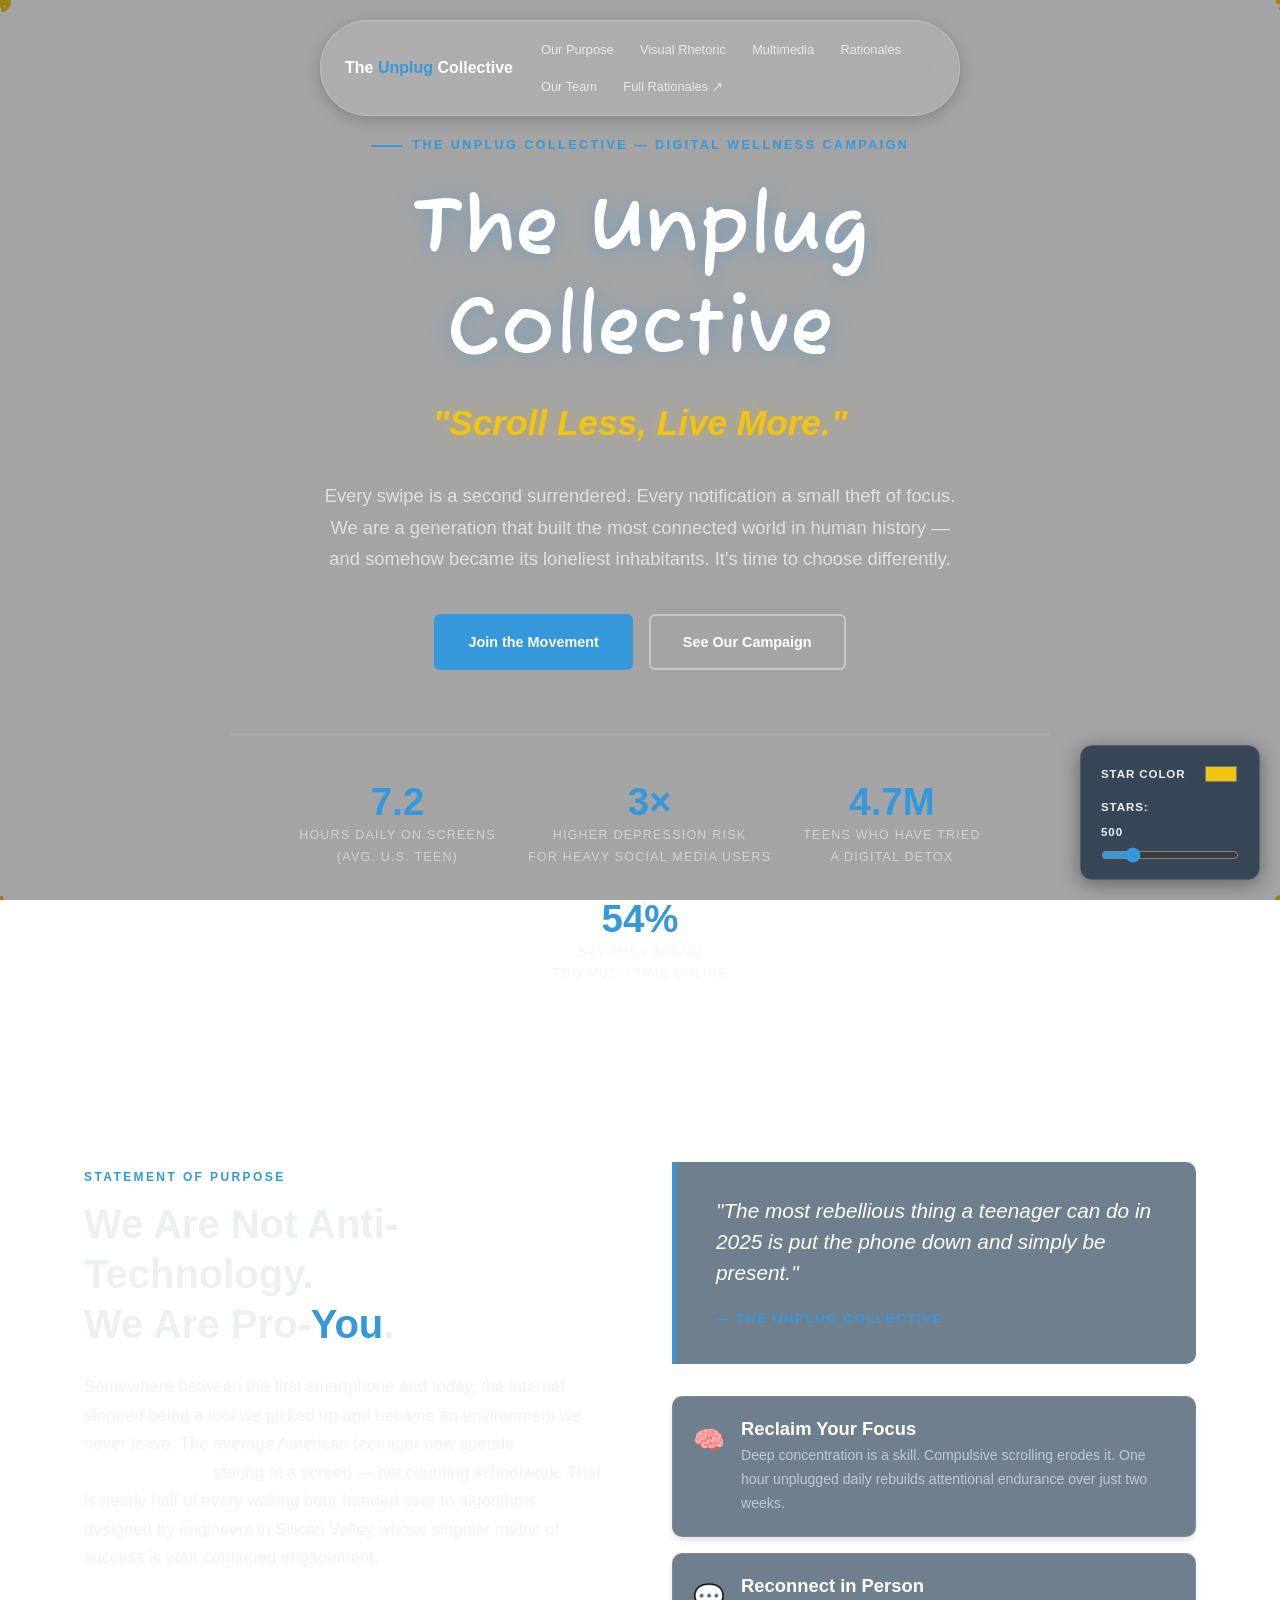
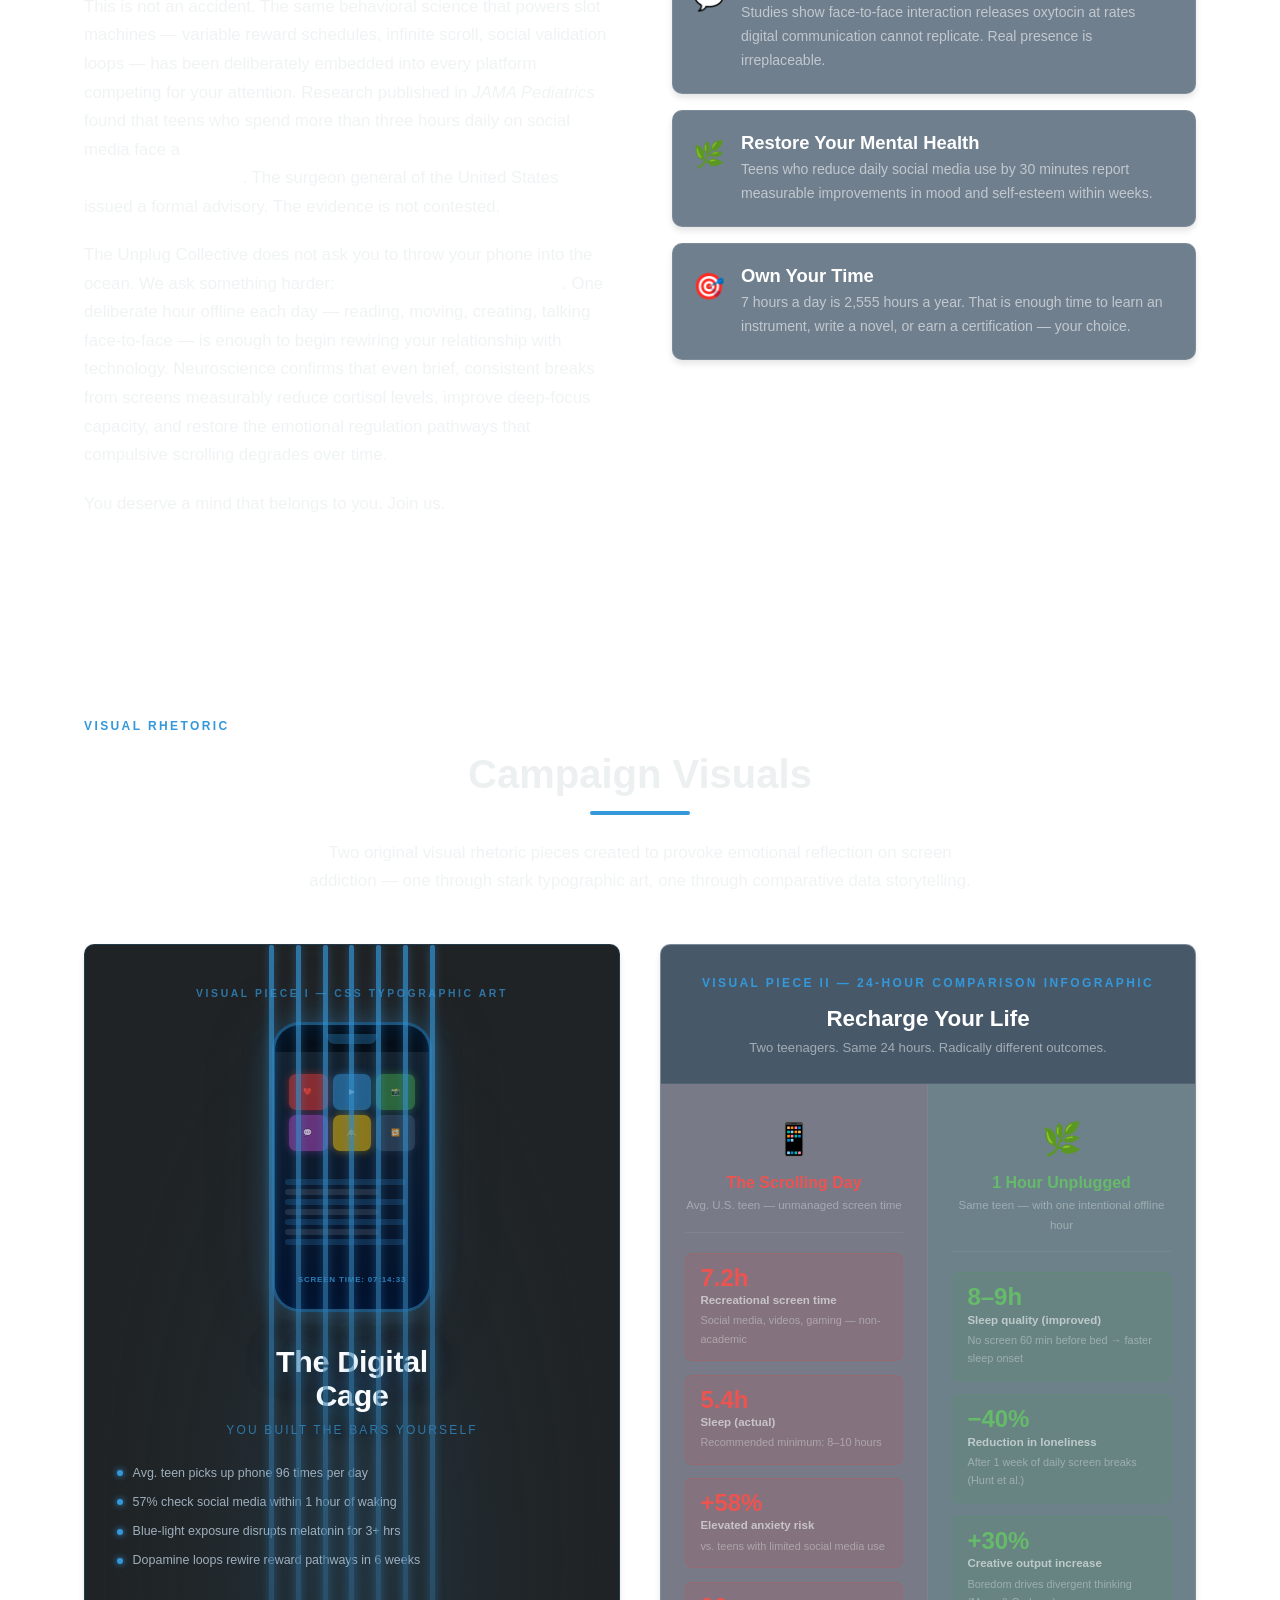
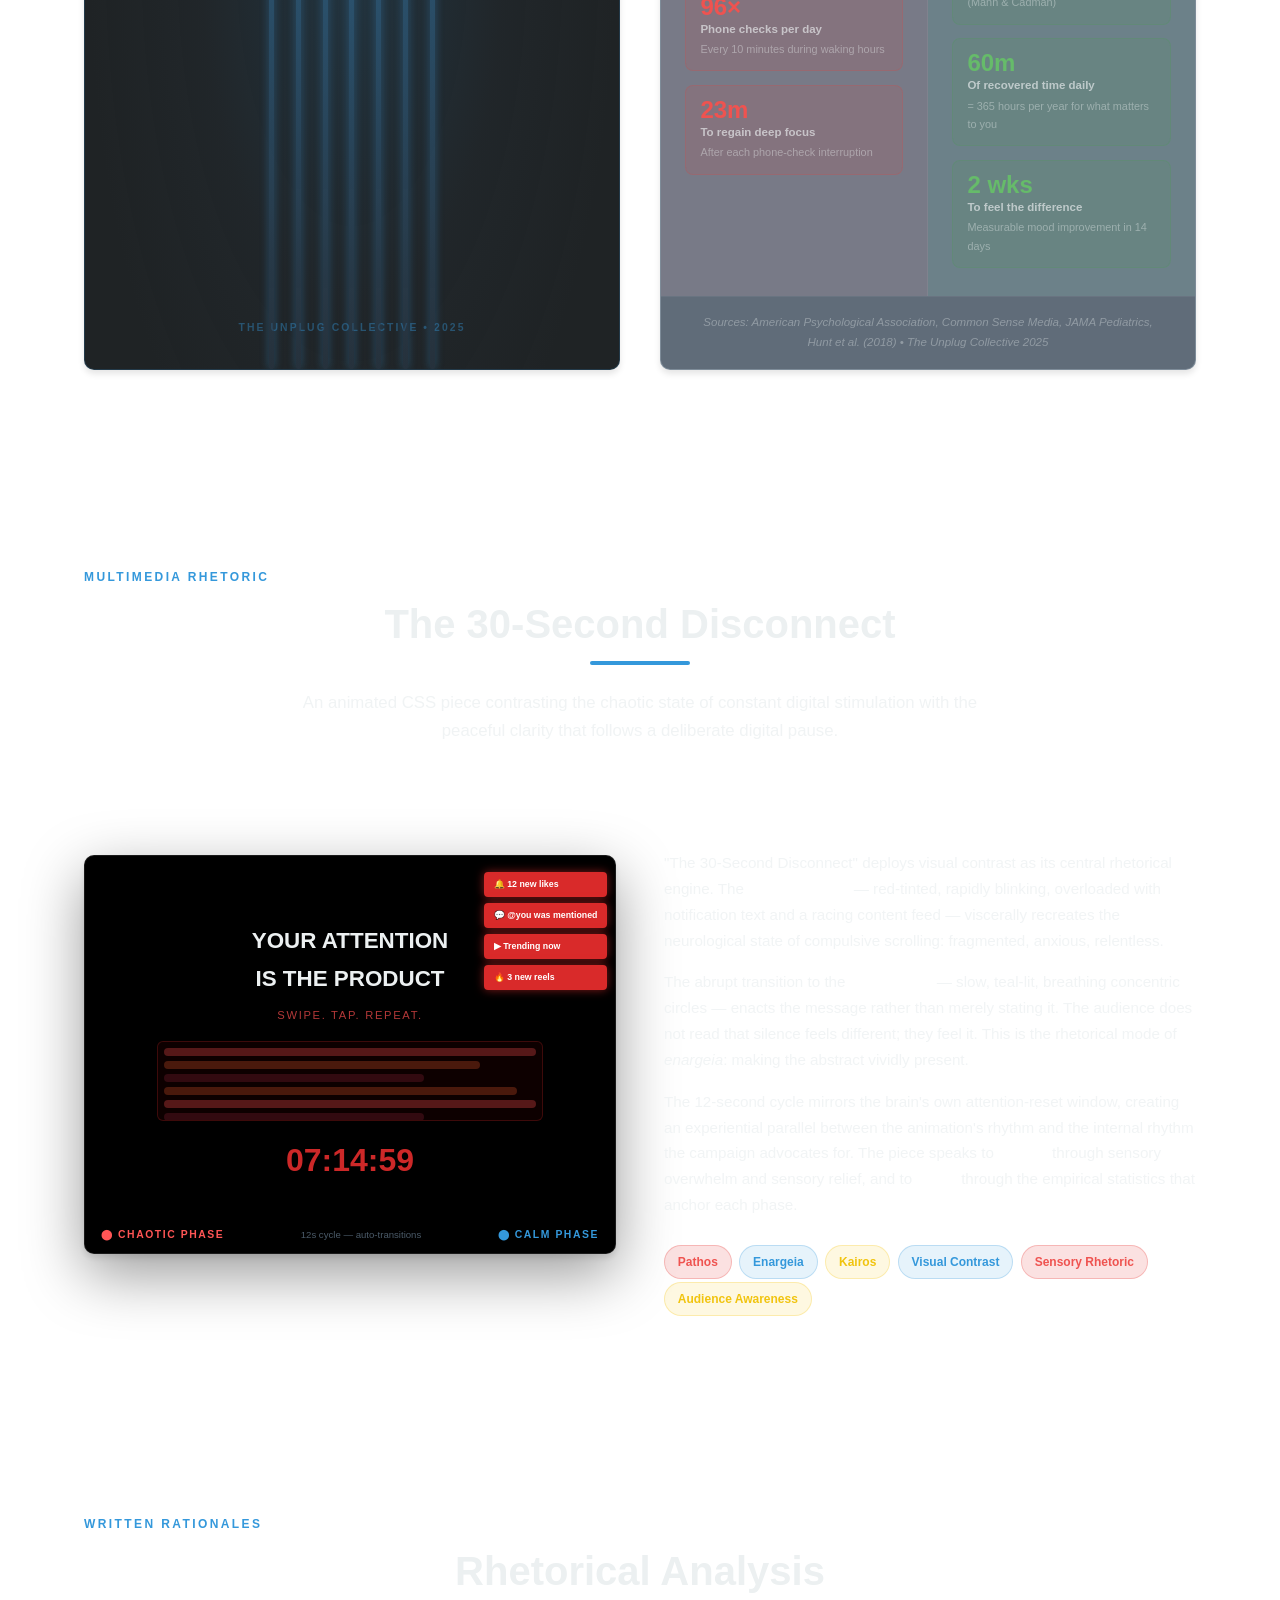
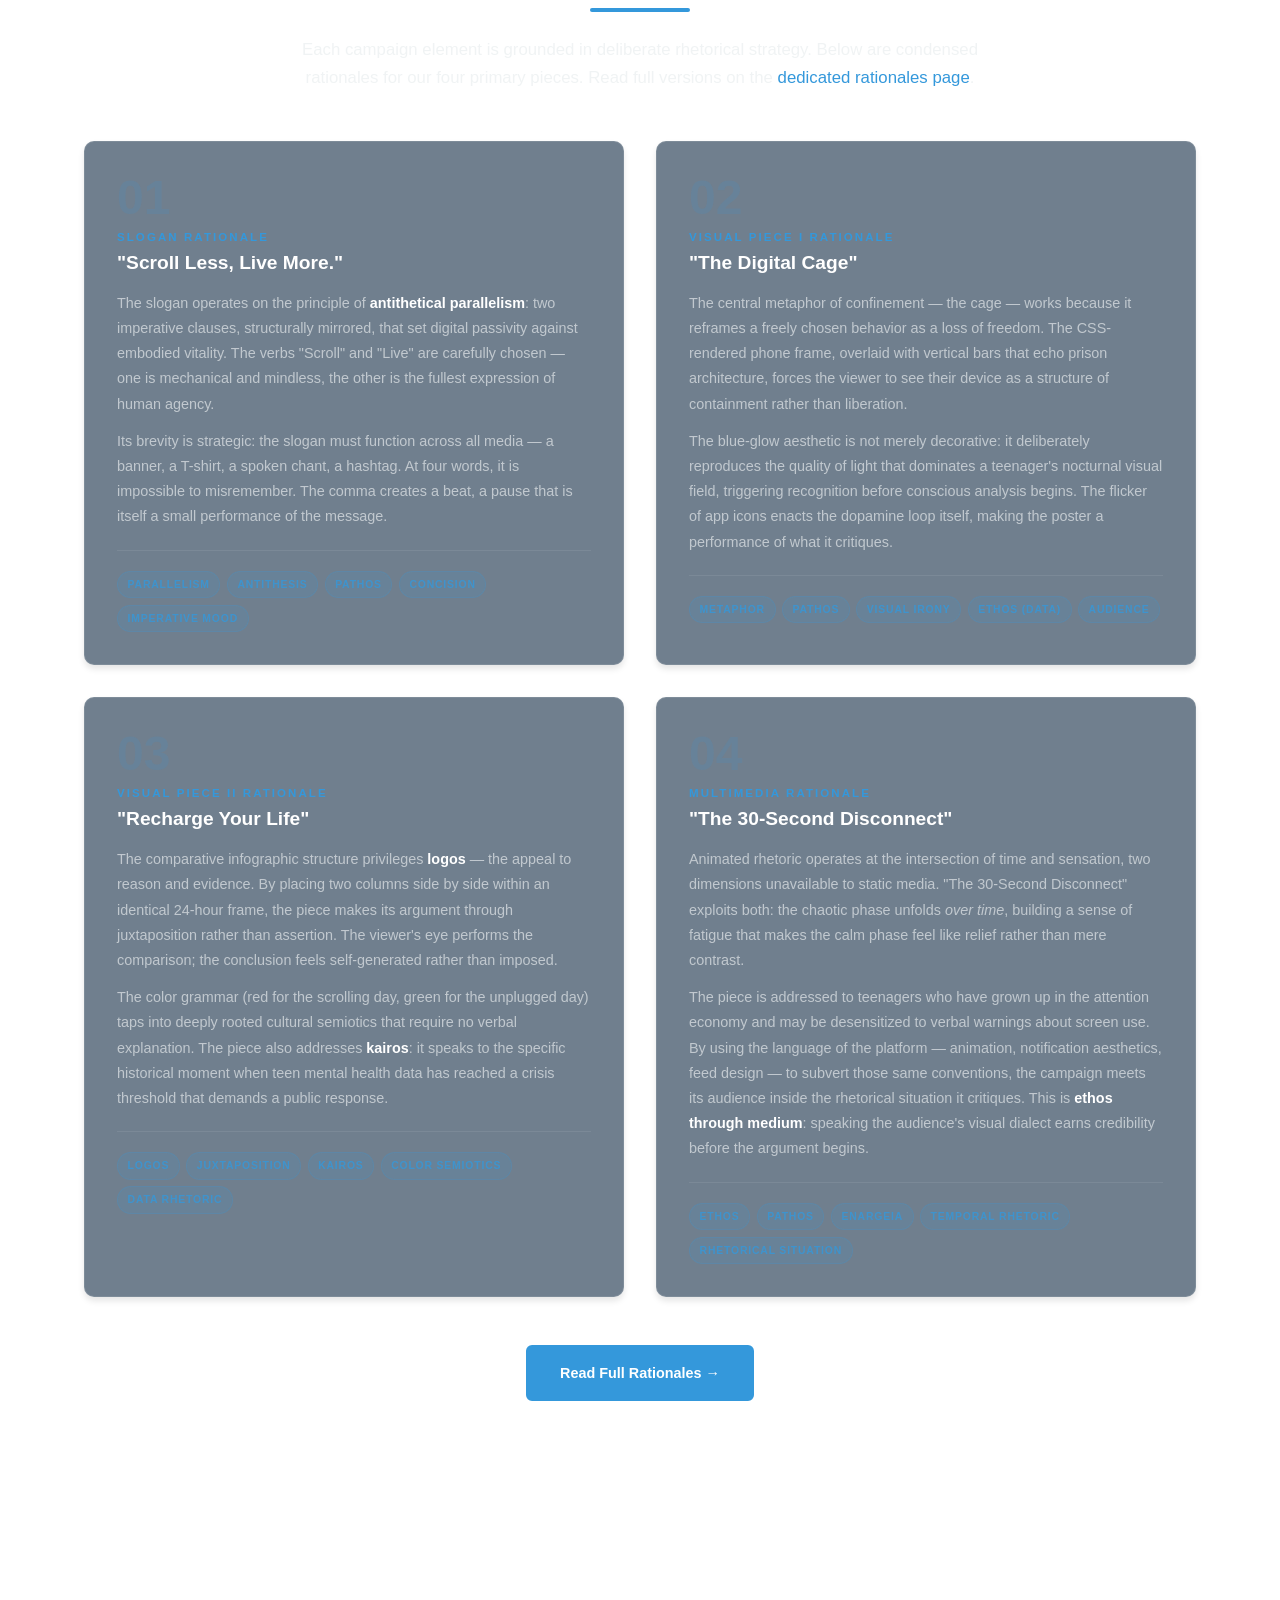
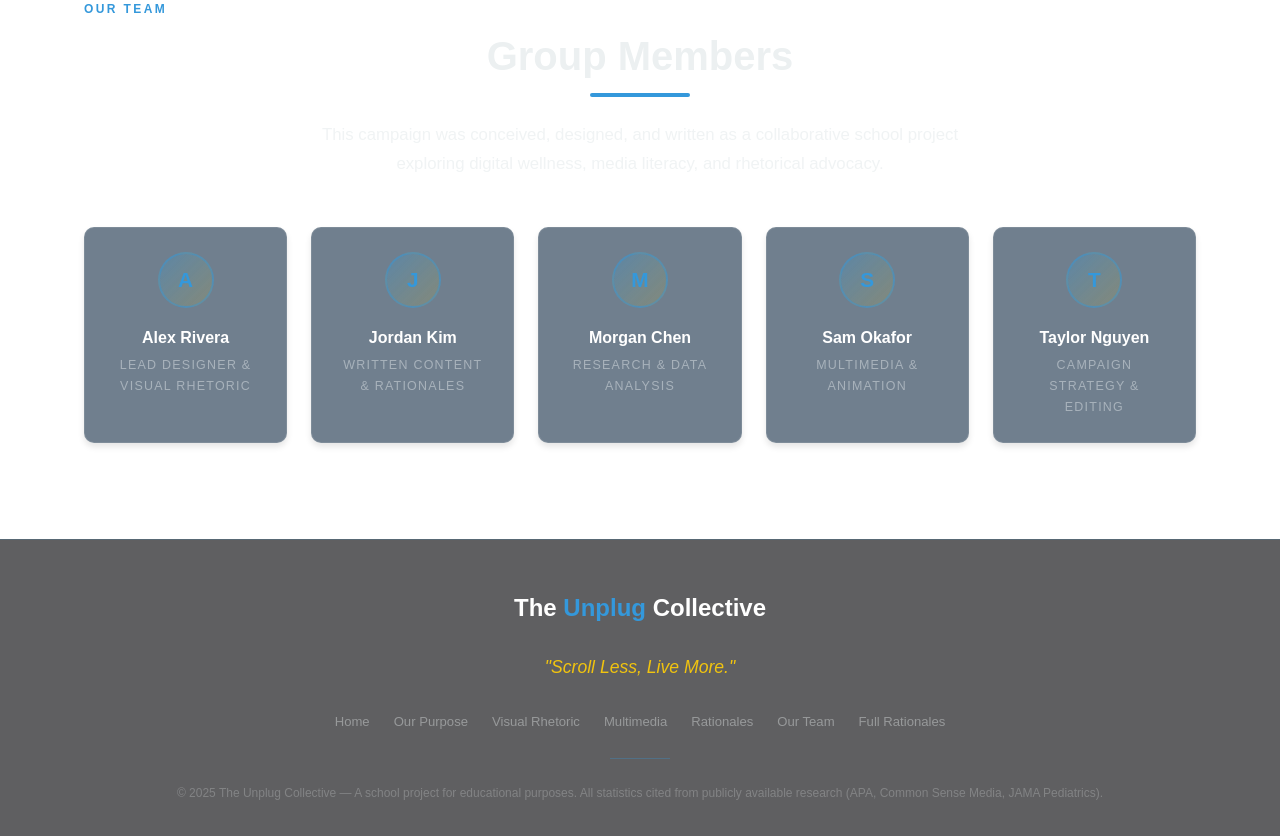
==== commit e8c778d9: "Restyle campaign site to match portfolio aesthetic Applies the full visual system from the personal " ====
--- a/index.html
+++ b/index.html
@@ -5,9 +5,13 @@
   <meta name="viewport" content="width=device-width, initial-scale=1.0" />
   <title>The Unplug Collective — Scroll Less, Live More.</title>
   <meta name="description" content="The Unplug Collective is a digital wellness campaign empowering teenagers to reclaim their time, attention, and mental health from addictive social media platforms." />
-  <link rel="stylesheet" href="styles.css" />
+  <link href="https://fonts.googleapis.com/css2?family=Fuzzy+Bubbles:wght@400;700&display=swap" rel="stylesheet" />
+  <link rel="stylesheet" href="css/style.css" />
+  <link rel="stylesheet" href="css/animations.css" />
 </head>
-<body>
+<body class="home-page">
+
+  <div class="stars-container"></div>
 
   <!-- ====================================================
        NAVIGATION
@@ -35,9 +39,9 @@
 
         <div class="hero-eyebrow">The Unplug Collective — Digital Wellness Campaign</div>
 
-        <h1 class="hero-title">The Unplug<br />Collective</h1>
-
-        <p class="hero-slogan">"Scroll Less, Live More."</p>
+        <h1 class="hero-title title-animation">The Unplug<br />Collective</h1>
+
+        <p class="hero-slogan subtitle-animation">"Scroll Less, Live More."</p>
 
         <p class="hero-subheadline">
           Every swipe is a second surrendered. Every notification a small theft of focus.
@@ -657,53 +661,21 @@
   </footer>
 
   <!-- ====================================================
-       SCROLL ANIMATION SCRIPT
-  ===================================================== -->
-  <script>
-    (function () {
-      'use strict';
-
-      // Intersection Observer for fade-in elements
-      const fadeEls = document.querySelectorAll('.fade-in');
-
-      if ('IntersectionObserver' in window) {
-        const observer = new IntersectionObserver(
-          function (entries) {
-            entries.forEach(function (entry) {
-              if (entry.isIntersecting) {
-                entry.target.style.animationPlayState = 'running';
-                entry.target.classList.add('visible');
-                observer.unobserve(entry.target);
-              }
-            });
-          },
-          { threshold: 0.12, rootMargin: '0px 0px -40px 0px' }
-        );
-
-        fadeEls.forEach(function (el) {
-          // Pause animation initially; let observer trigger it
-          el.style.animationPlayState = 'paused';
-          observer.observe(el);
-        });
-      } else {
-        // Fallback: just show everything
-        fadeEls.forEach(function (el) {
-          el.classList.add('visible');
-          el.style.opacity = '1';
-        });
-      }
-
-      // Navbar scroll effect
-      var navbar = document.querySelector('.navbar');
-      window.addEventListener('scroll', function () {
-        if (window.scrollY > 60) {
-          navbar.style.background = 'rgba(13, 27, 42, 0.98)';
-        } else {
-          navbar.style.background = 'rgba(13, 27, 42, 0.92)';
-        }
-      }, { passive: true });
-    })();
-  </script>
+       STAR CONTROLS PANEL
+  ===================================================== -->
+  <div class="star-controls">
+    <label>
+      Star Color
+      <input type="color" id="starColorPicker" value="#f1c40f" />
+    </label>
+    <label style="flex-direction:column;align-items:flex-start;gap:0.3rem;">
+      Stars: <span id="starCountVal">500</span>
+      <input type="range" id="starCountSlider" min="0" max="2500" value="500" />
+    </label>
+  </div>
+
+  <script src="js/main.js"></script>
+  <script src="js/cursor-effects.js"></script>
 
 </body>
 </html>
--- a/css/style.css
+++ b/css/style.css
@@ -0,0 +1,1407 @@
+/* ============================================================
+   The Unplug Collective — css/style.css
+   Portfolio aesthetic: starry night bg, glassmorphism navbar,
+   card-based sections, Fuzzy Bubbles hero title.
+   ============================================================ */
+
+@import url('https://fonts.googleapis.com/css2?family=Fuzzy+Bubbles:wght@400;700&family=Inter:wght@300;400;500;600;700&display=swap');
+
+/* ── CSS Custom Properties ────────────────────────────────── */
+:root {
+  --primary-color:     #2c3e50;
+  --secondary-color:   #34495e;
+  --accent-color:      #3498db;
+  --text-color:        #ecf0f1;
+  --background-color:  rgba(44, 62, 80, 0.85);
+  --card-bg:           rgba(52, 73, 94, 0.7);
+  --star-color:        #f1c40f;
+}
+
+/* ── Reset & Base ─────────────────────────────────────────── */
+*, *::before, *::after {
+  box-sizing: border-box;
+  margin: 0;
+  padding: 0;
+}
+
+html {
+  scroll-behavior: smooth;
+  font-size: 16px;
+}
+
+/* ── Background: fixed night-sky photo with overlay ──────── */
+body {
+  font-family: -apple-system, BlinkMacSystemFont, 'Segoe UI', Roboto,
+               Oxygen, Ubuntu, Cantarell, 'Open Sans', 'Helvetica Neue', sans-serif;
+  color: var(--text-color);
+  line-height: 1.7;
+  overflow-x: hidden;
+  background-image: url('https://images.unsplash.com/photo-1512273222628-4daea6e55abb?ixlib=rb-4.0.3&ixid=M3wxMjA3fDB8MHxwaG90by1wYWdlfHx8fGVufDB8fHx8fA%3D%3D&auto=format&fit=crop&w=2070&q=80&fit=min');
+  background-attachment: fixed;
+  background-size: cover;
+  background-position: center;
+}
+
+body::before {
+  content: '';
+  position: fixed;
+  inset: 0;
+  background: rgba(28, 28, 30, 0.4);
+  pointer-events: none;
+  z-index: 0;
+}
+
+/* Stars container (behind everything) */
+.stars-container {
+  position: fixed;
+  inset: 0;
+  z-index: -1;
+  pointer-events: none;
+  overflow: hidden;
+}
+
+/* ── Typography ───────────────────────────────────────────── */
+h1, h2, h3, h4 {
+  line-height: 1.25;
+  color: var(--text-color);
+}
+
+h1 { font-size: clamp(2.4rem, 6vw, 4.5rem); font-weight: 900; }
+h2 { font-size: clamp(1.8rem, 4vw, 3rem);   font-weight: 700; }
+h3 { font-size: clamp(1.3rem, 3vw, 2rem);   font-weight: 600; }
+h4 { font-size: 1.15rem; font-weight: 600; }
+
+p { font-size: 1rem; color: rgba(236, 240, 241, 0.85); }
+
+a {
+  color: var(--accent-color);
+  text-decoration: none;
+  transition: color 0.25s;
+}
+a:hover { color: var(--star-color); }
+
+strong { color: #ffffff; }
+
+/* ── Utility ──────────────────────────────────────────────── */
+.container {
+  max-width: 1160px;
+  margin: 0 auto;
+  padding: 0 1.5rem;
+  position: relative;
+  z-index: 1;
+}
+
+section {
+  padding: 6rem 0;
+  position: relative;
+  z-index: 1;
+}
+
+.section-label {
+  display: inline-block;
+  font-size: 0.75rem;
+  font-weight: 700;
+  letter-spacing: 0.2em;
+  text-transform: uppercase;
+  color: var(--accent-color);
+  margin-bottom: 0.75rem;
+}
+
+/* Section title with centered blue underline bar */
+.section-title {
+  font-size: 2.5rem;
+  text-align: center;
+  margin-bottom: 1.5rem;
+  color: var(--text-color);
+  position: relative;
+  display: block;
+}
+
+.section-title::after {
+  content: '';
+  display: block;
+  width: 100px;
+  height: 4px;
+  background: var(--accent-color);
+  margin: 0.75rem auto 0;
+  border-radius: 2px;
+}
+
+.section-intro {
+  max-width: 680px;
+  font-size: 1.05rem;
+  margin: 0 auto 3rem;
+  text-align: center;
+  color: rgba(236, 240, 241, 0.8);
+}
+
+.highlight      { color: var(--accent-color); }
+.highlight-gold { color: var(--star-color); }
+
+/* ── Stars (individual star elements) ────────────────────── */
+.star {
+  position: absolute;
+  border-radius: 50%;
+  pointer-events: none;
+  animation: twinkle 3s ease-in-out infinite;
+}
+
+/* ── Cursor Sparkle ───────────────────────────────────────── */
+.sparkle {
+  position: fixed;
+  width: 8px;
+  height: 8px;
+  border-radius: 50%;
+  background: var(--star-color);
+  pointer-events: none;
+  z-index: 9999;
+  animation: sparkleFade 0.6s ease forwards;
+  box-shadow: 0 0 6px var(--star-color), 0 0 12px rgba(241, 196, 15, 0.5);
+}
+
+/* ── Star Controls Panel ──────────────────────────────────── */
+.star-controls {
+  position: fixed;
+  bottom: 20px;
+  right: 20px;
+  z-index: 5000;
+  background: rgba(44, 62, 80, 0.9);
+  backdrop-filter: blur(10px);
+  border: 1px solid rgba(255, 255, 255, 0.15);
+  border-radius: 12px;
+  padding: 1rem 1.25rem;
+  display: flex;
+  flex-direction: column;
+  gap: 0.75rem;
+  min-width: 180px;
+  box-shadow: 0 4px 20px rgba(0, 0, 0, 0.4);
+}
+
+.star-controls label {
+  font-size: 0.72rem;
+  font-weight: 600;
+  color: var(--text-color);
+  letter-spacing: 0.08em;
+  text-transform: uppercase;
+  display: flex;
+  align-items: center;
+  justify-content: space-between;
+  gap: 0.5rem;
+}
+
+.star-controls input[type="range"] {
+  width: 100%;
+  accent-color: var(--accent-color);
+  cursor: pointer;
+}
+
+.star-controls input[type="color"] {
+  width: 36px;
+  height: 24px;
+  border: none;
+  border-radius: 4px;
+  cursor: pointer;
+  background: none;
+  padding: 0;
+}
+
+/* ── Navigation (pill glassmorphism) ─────────────────────── */
+.navbar {
+  position: fixed;
+  top: 20px;
+  left: 50%;
+  transform: translateX(-50%);
+  z-index: 1000;
+  background: rgba(255, 255, 255, 0.1);
+  backdrop-filter: blur(20px);
+  -webkit-backdrop-filter: blur(20px);
+  border: 1px solid rgba(255, 255, 255, 0.2);
+  border-radius: 50px;
+  padding: 0.7rem 1.5rem;
+  box-shadow: 0 4px 15px rgba(0, 0, 0, 0.2);
+  transition: background 0.3s, box-shadow 0.3s;
+  width: auto;
+  max-width: calc(100vw - 40px);
+}
+
+.navbar .container {
+  display: flex;
+  align-items: center;
+  justify-content: space-between;
+  gap: 1rem;
+  padding: 0;
+  max-width: none;
+}
+
+.nav-brand {
+  font-size: 1rem;
+  font-weight: 700;
+  color: #ffffff;
+  white-space: nowrap;
+}
+
+.nav-brand span { color: var(--accent-color); }
+
+.nav-links {
+  display: flex;
+  align-items: center;
+  flex-wrap: wrap;
+  gap: 0.15rem;
+  list-style: none;
+}
+
+.nav-links a {
+  font-size: 0.8rem;
+  font-weight: 500;
+  color: rgba(236, 240, 241, 0.9);
+  padding: 0.4rem 0.75rem;
+  border-radius: 30px;
+  transition: background 0.2s, color 0.2s, transform 0.2s;
+  display: inline-block;
+}
+
+.nav-links a:hover {
+  background: rgba(255, 255, 255, 0.2);
+  color: #ffffff;
+  transform: scale(1.1);
+}
+
+/* ── Hero Section ─────────────────────────────────────────── */
+.hero {
+  min-height: 100vh;
+  display: flex;
+  align-items: center;
+  position: relative;
+  padding: 8rem 0 5rem;
+  text-align: center;
+}
+
+.hero-content {
+  position: relative;
+  z-index: 1;
+  max-width: 820px;
+  margin: 0 auto;
+}
+
+.hero-eyebrow {
+  display: inline-flex;
+  align-items: center;
+  gap: 0.6rem;
+  font-size: 0.78rem;
+  font-weight: 600;
+  letter-spacing: 0.2em;
+  text-transform: uppercase;
+  color: var(--accent-color);
+  margin-bottom: 1.5rem;
+}
+
+.hero-eyebrow::before {
+  content: '';
+  display: inline-block;
+  width: 32px;
+  height: 2px;
+  background: var(--accent-color);
+  border-radius: 2px;
+}
+
+.hero-title {
+  font-family: 'Fuzzy Bubbles', cursive;
+  color: #ffffff;
+  margin-bottom: 0.75rem;
+  font-size: clamp(2.8rem, 7vw, 5rem);
+  font-weight: 700;
+  text-shadow: 0 2px 20px rgba(52, 152, 219, 0.4);
+}
+
+.hero-slogan {
+  font-family: -apple-system, BlinkMacSystemFont, 'Segoe UI', Roboto, sans-serif;
+  font-style: italic;
+  font-size: clamp(1.5rem, 3.5vw, 2.2rem);
+  font-weight: 600;
+  color: var(--star-color);
+  margin-bottom: 1.75rem;
+  text-shadow: 0 0 20px rgba(241, 196, 15, 0.4);
+}
+
+.hero-subheadline {
+  font-size: clamp(1rem, 2vw, 1.15rem);
+  color: rgba(236, 240, 241, 0.8);
+  max-width: 640px;
+  margin: 0 auto 2.5rem;
+}
+
+.hero-cta {
+  display: flex;
+  flex-wrap: wrap;
+  gap: 1rem;
+  justify-content: center;
+}
+
+/* Buttons */
+.btn {
+  display: inline-flex;
+  align-items: center;
+  gap: 0.5rem;
+  padding: 0.85rem 2rem;
+  border-radius: 6px;
+  font-size: 0.9rem;
+  font-weight: 600;
+  cursor: pointer;
+  border: 2px solid transparent;
+  transition: all 0.25s;
+  text-decoration: none;
+}
+
+.btn-primary {
+  background: var(--accent-color);
+  color: #ffffff;
+  border-color: var(--accent-color);
+}
+
+.btn-primary:hover {
+  background: #2980b9;
+  border-color: #2980b9;
+  color: #ffffff;
+  transform: translateY(-2px);
+  box-shadow: 0 8px 24px rgba(52, 152, 219, 0.4);
+}
+
+.btn-secondary {
+  background: transparent;
+  color: #ffffff;
+  border-color: rgba(255, 255, 255, 0.4);
+}
+
+.btn-secondary:hover {
+  border-color: var(--star-color);
+  color: var(--star-color);
+  background: rgba(241, 196, 15, 0.08);
+  transform: translateY(-2px);
+}
+
+/* Hero stats row */
+.hero-stats {
+  display: flex;
+  flex-wrap: wrap;
+  gap: 2rem;
+  margin-top: 4rem;
+  padding-top: 3rem;
+  border-top: 1px solid rgba(255, 255, 255, 0.12);
+  justify-content: center;
+}
+
+.hero-stat-item { text-align: center; }
+
+.hero-stat-number {
+  font-size: 2.4rem;
+  font-weight: 900;
+  color: var(--accent-color);
+  line-height: 1;
+  margin-bottom: 0.25rem;
+}
+
+.hero-stat-label {
+  font-size: 0.78rem;
+  color: rgba(236, 240, 241, 0.6);
+  text-transform: uppercase;
+  letter-spacing: 0.1em;
+}
+
+/* ── Purpose Section ──────────────────────────────────────── */
+.purpose {
+  background: transparent;
+  border-top: 1px solid rgba(255, 255, 255, 0.06);
+  border-bottom: 1px solid rgba(255, 255, 255, 0.06);
+}
+
+.purpose-grid {
+  display: grid;
+  grid-template-columns: 1fr 1fr;
+  gap: 4rem;
+  align-items: start;
+}
+
+.purpose-text h2 {
+  color: var(--text-color);
+  margin-bottom: 1.5rem;
+  text-align: left;
+}
+
+.purpose-text h2::after { display: none; }
+
+.purpose-text p {
+  margin-bottom: 1.25rem;
+  font-size: 1.05rem;
+  color: rgba(236, 240, 241, 0.8);
+}
+
+.purpose-text p:last-of-type { margin-bottom: 0; }
+
+.purpose-callout {
+  background: var(--card-bg);
+  border: 1px solid rgba(52, 152, 219, 0.3);
+  border-left: 4px solid var(--accent-color);
+  border-radius: 0 10px 10px 0;
+  padding: 2rem 2.5rem;
+  backdrop-filter: blur(10px);
+}
+
+.purpose-callout blockquote {
+  font-style: italic;
+  font-size: 1.3rem;
+  color: #ffffff;
+  margin-bottom: 1rem;
+  line-height: 1.5;
+}
+
+.purpose-callout cite {
+  font-size: 0.85rem;
+  color: var(--accent-color);
+  font-style: normal;
+  font-weight: 600;
+  letter-spacing: 0.1em;
+  text-transform: uppercase;
+}
+
+.purpose-pillars {
+  display: grid;
+  gap: 1rem;
+  margin-top: 2rem;
+}
+
+.purpose-pillar {
+  display: flex;
+  align-items: flex-start;
+  gap: 1rem;
+  padding: 1.25rem;
+  background: var(--card-bg);
+  border: 1px solid rgba(255, 255, 255, 0.1);
+  border-radius: 10px;
+  backdrop-filter: blur(8px);
+  transition: border-color 0.25s, background 0.25s, transform 0.25s;
+  box-shadow: 0 4px 6px rgba(0, 0, 0, 0.1);
+}
+
+.purpose-pillar:hover {
+  border-color: rgba(52, 152, 219, 0.4);
+  background: rgba(52, 73, 94, 0.85);
+  transform: translateY(-5px);
+}
+
+.pillar-icon { font-size: 1.6rem; flex-shrink: 0; margin-top: 0.1rem; }
+
+.pillar-body h4 { color: #ffffff; margin-bottom: 0.25rem; }
+.pillar-body p  { font-size: 0.88rem; color: rgba(236, 240, 241, 0.65); margin: 0; }
+
+/* ── Visual Rhetoric Section ──────────────────────────────── */
+.visual-rhetoric {
+  background: transparent;
+}
+
+.visual-rhetoric .section-title { text-align: center; }
+
+.vr-grid {
+  display: grid;
+  grid-template-columns: 1fr 1fr;
+  gap: 2.5rem;
+  margin-top: 1rem;
+}
+
+/* ── Poster A: The Digital Cage ───────────────────────────── */
+.poster-cage {
+  background: rgba(0, 5, 7, 0.88);
+  border-radius: 10px;
+  overflow: hidden;
+  position: relative;
+  min-height: 580px;
+  display: flex;
+  flex-direction: column;
+  align-items: center;
+  justify-content: flex-start;
+  padding: 2.5rem 2rem 2rem;
+  border: 1px solid rgba(52, 152, 219, 0.2);
+  box-shadow: 0 4px 6px rgba(0, 0, 0, 0.1);
+  backdrop-filter: blur(4px);
+  transition: transform 0.3s ease;
+}
+
+.poster-cage:hover { transform: translateY(-5px); }
+
+.poster-cage::before {
+  content: '';
+  position: absolute;
+  inset: 0;
+  background: radial-gradient(ellipse at 50% 60%,
+    rgba(52, 152, 219, 0.15) 0%,
+    rgba(44, 62, 80, 0.1) 40%,
+    transparent 70%);
+  pointer-events: none;
+}
+
+.cage-label {
+  position: relative;
+  z-index: 2;
+  font-size: 0.65rem;
+  font-weight: 700;
+  letter-spacing: 0.25em;
+  text-transform: uppercase;
+  color: rgba(52, 152, 219, 0.7);
+  margin-bottom: 1.2rem;
+  text-align: center;
+}
+
+.phone-frame {
+  position: relative;
+  z-index: 2;
+  width: 160px;
+  height: 290px;
+  background: #060f18;
+  border: 3px solid rgba(52, 152, 219, 0.5);
+  border-radius: 28px;
+  margin: 0 auto 2rem;
+  box-shadow:
+    0 0 30px rgba(52, 152, 219, 0.3),
+    0 0 70px rgba(44, 62, 80, 0.2),
+    inset 0 0 20px rgba(0, 60, 120, 0.4);
+  display: flex;
+  flex-direction: column;
+  align-items: center;
+  justify-content: flex-start;
+  overflow: hidden;
+  padding-top: 0.6rem;
+}
+
+.phone-frame::before {
+  content: '';
+  display: block;
+  width: 50px;
+  height: 10px;
+  background: rgba(52, 152, 219, 0.3);
+  border-radius: 0 0 8px 8px;
+  margin-bottom: 0.5rem;
+  flex-shrink: 0;
+}
+
+.phone-screen {
+  flex: 1;
+  width: 100%;
+  background: linear-gradient(180deg, rgba(44, 62, 80, 0.4) 0%, rgba(0, 20, 60, 0.6) 100%);
+  display: flex;
+  flex-direction: column;
+  align-items: center;
+  justify-content: space-around;
+  padding: 0.5rem 0.6rem;
+}
+
+.app-bars {
+  width: 100%;
+  display: grid;
+  grid-template-columns: 1fr 1fr 1fr;
+  gap: 5px;
+  padding: 0 4px;
+}
+
+.app-bar {
+  height: 36px;
+  border-radius: 7px;
+  display: flex;
+  align-items: center;
+  justify-content: center;
+  font-size: 0.45rem;
+  font-weight: 700;
+  color: rgba(255, 255, 255, 0.6);
+  letter-spacing: 0.05em;
+  text-transform: uppercase;
+}
+
+.app-bar:nth-child(1) { background: rgba(229, 57, 53, 0.55);  box-shadow: 0 0 8px rgba(229,57,53,0.4);  animation: barFlicker 3.1s 0.0s infinite; }
+.app-bar:nth-child(2) { background: rgba(52, 152, 219, 0.55); box-shadow: 0 0 8px rgba(52,152,219,0.4); animation: barFlicker 2.8s 0.4s infinite; }
+.app-bar:nth-child(3) { background: rgba(67, 160, 71, 0.55);  box-shadow: 0 0 8px rgba(67,160,71,0.4);  animation: barFlicker 3.5s 0.2s infinite; }
+.app-bar:nth-child(4) { background: rgba(171, 71, 188, 0.55); box-shadow: 0 0 8px rgba(171,71,188,0.4); animation: barFlicker 2.6s 0.6s infinite; }
+.app-bar:nth-child(5) { background: rgba(241, 196, 15, 0.55); box-shadow: 0 0 8px rgba(241,196,15,0.4); animation: barFlicker 3.8s 0.1s infinite; }
+.app-bar:nth-child(6) { background: rgba(52, 73, 94, 0.7);    box-shadow: 0 0 8px rgba(52,73,94,0.4);   animation: barFlicker 3.2s 0.5s infinite; }
+
+.phone-feed {
+  width: 100%;
+  display: flex;
+  flex-direction: column;
+  gap: 4px;
+}
+
+.feed-line {
+  height: 6px;
+  border-radius: 3px;
+  background: rgba(52, 152, 219, 0.25);
+}
+.feed-line:nth-child(odd)  { width: 90%; background: rgba(52,152,219,0.2); }
+.feed-line:nth-child(even) { width: 70%; background: rgba(255,255,255,0.1); }
+
+.phone-counter {
+  font-size: 0.5rem;
+  font-weight: 700;
+  color: rgba(52, 152, 219, 0.8);
+  letter-spacing: 0.1em;
+  text-align: center;
+}
+
+.cage-bars-overlay {
+  position: absolute;
+  top: 0;
+  bottom: 0;
+  left: 50%;
+  transform: translateX(-50%);
+  width: 166px;
+  display: flex;
+  justify-content: space-between;
+  z-index: 5;
+  pointer-events: none;
+}
+
+.cage-bar {
+  width: 5px;
+  background: linear-gradient(180deg, rgba(52,152,219,0.7) 0%, rgba(44,62,80,0.5) 100%);
+  border-radius: 2px;
+  box-shadow: 0 0 8px rgba(52,152,219,0.4);
+}
+
+.cage-headline {
+  position: relative;
+  z-index: 2;
+  font-size: 1.9rem;
+  font-weight: 900;
+  color: #ffffff;
+  text-align: center;
+  letter-spacing: -0.01em;
+  text-shadow: 0 0 30px rgba(52,152,219,0.5), 0 0 60px rgba(44,62,80,0.3);
+  margin-bottom: 0.4rem;
+  line-height: 1.15;
+}
+
+.cage-sub {
+  position: relative;
+  z-index: 2;
+  font-size: 0.75rem;
+  font-weight: 500;
+  letter-spacing: 0.18em;
+  text-transform: uppercase;
+  color: rgba(52, 152, 219, 0.7);
+  text-align: center;
+  margin-bottom: 1.4rem;
+}
+
+.cage-stats {
+  position: relative;
+  z-index: 2;
+  display: flex;
+  flex-direction: column;
+  gap: 0.5rem;
+  width: 100%;
+}
+
+.cage-stat-line {
+  display: flex;
+  align-items: center;
+  gap: 0.6rem;
+  font-size: 0.78rem;
+  color: rgba(200, 220, 236, 0.75);
+}
+
+.cage-stat-line::before {
+  content: '';
+  display: inline-block;
+  width: 6px;
+  height: 6px;
+  border-radius: 50%;
+  background: var(--accent-color);
+  flex-shrink: 0;
+  box-shadow: 0 0 6px var(--accent-color);
+}
+
+.cage-brand {
+  position: relative;
+  z-index: 2;
+  margin-top: auto;
+  padding-top: 1.2rem;
+  font-size: 0.65rem;
+  font-weight: 700;
+  letter-spacing: 0.2em;
+  text-transform: uppercase;
+  color: rgba(52, 152, 219, 0.4);
+  text-align: center;
+}
+
+/* ── Infographic B: Recharge Your Life ────────────────────── */
+.poster-recharge {
+  background: var(--card-bg);
+  border-radius: 10px;
+  overflow: hidden;
+  border: 1px solid rgba(255, 255, 255, 0.1);
+  display: flex;
+  flex-direction: column;
+  box-shadow: 0 4px 6px rgba(0, 0, 0, 0.1);
+  backdrop-filter: blur(8px);
+  transition: transform 0.3s ease;
+}
+
+.poster-recharge:hover { transform: translateY(-5px); }
+
+.recharge-header {
+  background: rgba(44, 62, 80, 0.6);
+  padding: 1.75rem 2rem 1.5rem;
+  text-align: center;
+  border-bottom: 1px solid rgba(255, 255, 255, 0.08);
+}
+
+.recharge-header .section-label { display: block; text-align: center; }
+
+.recharge-header h3 {
+  color: #ffffff;
+  font-size: 1.4rem;
+  margin-bottom: 0.25rem;
+}
+
+.recharge-header p { font-size: 0.82rem; color: rgba(236,240,241,0.55); margin: 0; }
+
+.recharge-compare {
+  display: grid;
+  grid-template-columns: 1fr 1fr;
+  flex: 1;
+}
+
+.compare-col {
+  padding: 1.75rem 1.5rem;
+  display: flex;
+  flex-direction: column;
+  gap: 0;
+}
+
+.compare-col-a {
+  background: rgba(229, 57, 53, 0.07);
+  border-right: 1px solid rgba(255,255,255,0.06);
+}
+
+.compare-col-b { background: rgba(67, 160, 71, 0.07); }
+
+.compare-col-header {
+  text-align: center;
+  margin-bottom: 1.25rem;
+  padding-bottom: 1rem;
+  border-bottom: 1px solid rgba(255,255,255,0.07);
+}
+
+.col-icon { font-size: 2rem; display: block; margin-bottom: 0.4rem; }
+
+.compare-col-header h4 {
+  font-size: 1rem;
+  font-weight: 700;
+  margin-bottom: 0.2rem;
+}
+
+.col-a-title { color: #ef5350; }
+.col-b-title { color: #66bb6a; }
+
+.compare-col-header p { font-size: 0.72rem; color: rgba(236,240,241,0.4); margin: 0; }
+
+.stat-block {
+  display: flex;
+  flex-direction: column;
+  gap: 0.85rem;
+}
+
+.stat-item { border-radius: 8px; padding: 0.75rem 0.9rem; }
+
+.col-a-stat { background: rgba(229,57,53,0.1);  border: 1px solid rgba(229,57,53,0.18);  }
+.col-b-stat { background: rgba(67,160,71,0.1);   border: 1px solid rgba(67,160,71,0.18);  }
+
+.stat-item-num {
+  font-size: 1.5rem;
+  font-weight: 900;
+  line-height: 1;
+  margin-bottom: 0.2rem;
+}
+
+.col-a-stat .stat-item-num { color: #ef5350; }
+.col-b-stat .stat-item-num { color: #66bb6a; }
+
+.stat-item-label {
+  font-size: 0.72rem;
+  font-weight: 600;
+  color: rgba(236,240,241,0.65);
+  line-height: 1.3;
+}
+
+.stat-item-detail { font-size: 0.68rem; color: rgba(236,240,241,0.4); margin-top: 0.2rem; }
+
+.recharge-footer {
+  padding: 1rem 2rem;
+  background: rgba(0,0,0,0.15);
+  border-top: 1px solid rgba(255,255,255,0.06);
+  text-align: center;
+  font-size: 0.72rem;
+  color: rgba(236,240,241,0.35);
+  font-style: italic;
+}
+
+/* ── Multimedia / Animation Section ──────────────────────── */
+.multimedia {
+  background: transparent;
+  position: relative;
+  overflow: hidden;
+}
+
+.multimedia-inner {
+  display: grid;
+  grid-template-columns: 1fr 1fr;
+  gap: 3rem;
+  align-items: center;
+}
+
+.anim-stage {
+  position: relative;
+  border-radius: 10px;
+  overflow: hidden;
+  aspect-ratio: 4/3;
+  background: #000;
+  border: 1px solid rgba(255,255,255,0.1);
+  box-shadow: 0 4px 6px rgba(0,0,0,0.1), 0 20px 60px rgba(0,0,0,0.4);
+}
+
+/* Phase orchestration preserved from campaign */
+.phase-chaotic {
+  position: absolute;
+  inset: 0;
+  display: flex;
+  flex-direction: column;
+  align-items: center;
+  justify-content: center;
+  padding: 1.5rem;
+  animation: showChaotic 12s ease-in-out infinite, chaoticBg 0.6s steps(1) infinite;
+}
+
+.phase-calm {
+  position: absolute;
+  inset: 0;
+  display: flex;
+  flex-direction: column;
+  align-items: center;
+  justify-content: center;
+  padding: 1.5rem;
+  background: linear-gradient(180deg, #0a1a1a 0%, #051010 100%);
+  opacity: 0;
+  animation: showCalm 12s ease-in-out infinite;
+}
+
+.chaotic-headline {
+  font-size: clamp(0.9rem, 2.5vw, 1.4rem);
+  font-weight: 900;
+  text-align: center;
+  animation: textFlicker 0.3s infinite;
+  margin-bottom: 0.5rem;
+  z-index: 2;
+  position: relative;
+}
+
+.chaotic-sub {
+  font-size: 0.7rem;
+  font-weight: 500;
+  letter-spacing: 0.15em;
+  text-transform: uppercase;
+  color: rgba(255,80,80,0.7);
+  text-align: center;
+  z-index: 2;
+  position: relative;
+  margin-bottom: 1rem;
+}
+
+.notif-stack {
+  position: absolute;
+  top: 1rem;
+  right: 0.5rem;
+  display: flex;
+  flex-direction: column;
+  gap: 0.4rem;
+  z-index: 3;
+}
+
+.notif {
+  background: rgba(255,50,50,0.85);
+  color: #fff;
+  font-size: 0.55rem;
+  font-weight: 600;
+  padding: 0.3rem 0.6rem;
+  border-radius: 4px;
+  white-space: nowrap;
+  box-shadow: 0 0 10px rgba(255,50,50,0.5);
+}
+
+.notif:nth-child(1) { animation: notifPop 2.1s 0.0s infinite; }
+.notif:nth-child(2) { animation: notifPop 2.1s 0.5s infinite; }
+.notif:nth-child(3) { animation: notifPop 2.1s 1.1s infinite; }
+.notif:nth-child(4) { animation: notifPop 2.1s 0.3s infinite; }
+
+.scroll-feed {
+  width: 80%;
+  height: 80px;
+  overflow: hidden;
+  border-radius: 6px;
+  background: rgba(255,0,0,0.05);
+  border: 1px solid rgba(255,50,50,0.2);
+  position: relative;
+  z-index: 2;
+}
+
+.scroll-feed-inner {
+  display: flex;
+  flex-direction: column;
+  gap: 5px;
+  padding: 6px;
+  animation: scrollBar 0.8s linear infinite;
+}
+
+.feed-item {
+  height: 8px;
+  border-radius: 4px;
+  background: rgba(255, 80, 80, 0.3);
+}
+.feed-item:nth-child(2n) { width: 85%; background: rgba(255,100,50,0.25); }
+.feed-item:nth-child(3n) { width: 70%; background: rgba(200,50,80,0.2); }
+.feed-item:nth-child(4n) { width: 95%; }
+
+.chaotic-timer {
+  font-size: 2rem;
+  font-weight: 900;
+  color: rgba(255,50,50,0.8);
+  z-index: 2;
+  position: relative;
+  margin-top: 0.75rem;
+  animation: textFlicker 0.5s infinite;
+}
+
+.calm-circle {
+  width: 80px;
+  height: 80px;
+  border-radius: 50%;
+  background: radial-gradient(circle, rgba(52,152,219,0.3) 0%, rgba(44,62,80,0.1) 70%, transparent 100%);
+  border: 2px solid rgba(52,152,219,0.4);
+  animation: breathe 3s ease-in-out infinite;
+  margin-bottom: 1.5rem;
+  box-shadow: 0 0 30px rgba(52,152,219,0.2);
+  display: flex;
+  align-items: center;
+  justify-content: center;
+}
+
+.calm-inner-circle {
+  width: 40px;
+  height: 40px;
+  border-radius: 50%;
+  background: rgba(52,152,219,0.2);
+  border: 1px solid rgba(52,152,219,0.5);
+  animation: breathe 3s 0.5s ease-in-out infinite;
+}
+
+.calm-headline {
+  font-size: clamp(1rem, 2.5vw, 1.5rem);
+  font-weight: 700;
+  color: #ffffff;
+  text-align: center;
+  margin-bottom: 0.5rem;
+  animation: sunRise 1s ease both;
+}
+
+.calm-sub {
+  font-size: 0.75rem;
+  font-weight: 500;
+  letter-spacing: 0.15em;
+  text-transform: uppercase;
+  color: rgba(52,152,219,0.7);
+  text-align: center;
+  margin-bottom: 1.25rem;
+}
+
+.calm-stats {
+  display: flex;
+  gap: 1rem;
+  justify-content: center;
+  flex-wrap: wrap;
+}
+
+.calm-stat {
+  text-align: center;
+  padding: 0.6rem 0.9rem;
+  background: rgba(52,152,219,0.08);
+  border: 1px solid rgba(52,152,219,0.2);
+  border-radius: 8px;
+}
+
+.calm-stat-num {
+  font-size: 1.3rem;
+  font-weight: 700;
+  color: var(--accent-color);
+  display: block;
+  line-height: 1;
+}
+
+.calm-stat-label {
+  font-size: 0.6rem;
+  color: rgba(52,152,219,0.65);
+  text-transform: uppercase;
+  letter-spacing: 0.1em;
+}
+
+.anim-caption {
+  position: absolute;
+  bottom: 0;
+  left: 0;
+  right: 0;
+  padding: 0.6rem 1rem;
+  background: rgba(0,0,0,0.6);
+  backdrop-filter: blur(4px);
+  display: flex;
+  align-items: center;
+  justify-content: space-between;
+  z-index: 10;
+}
+
+.phase-indicator {
+  font-size: 0.65rem;
+  font-weight: 600;
+  letter-spacing: 0.15em;
+  text-transform: uppercase;
+}
+
+.pi-chaotic { color: #ff5555; }
+.pi-calm    { color: var(--accent-color); }
+
+.multimedia-description h3 {
+  color: #ffffff;
+  margin-bottom: 1rem;
+}
+
+.multimedia-description p {
+  margin-bottom: 1rem;
+  font-size: 0.95rem;
+  color: rgba(236,240,241,0.75);
+}
+
+.multimedia-description p:last-of-type { margin-bottom: 0; }
+
+.concept-pill {
+  display: inline-flex;
+  align-items: center;
+  gap: 0.4rem;
+  font-size: 0.75rem;
+  font-weight: 600;
+  padding: 0.35rem 0.8rem;
+  border-radius: 20px;
+  margin: 0.2rem 0.2rem 0 0;
+}
+
+.pill-red  { background: rgba(229,57,53,0.15);  color: #ef5350; border: 1px solid rgba(229,57,53,0.25); }
+.pill-teal { background: rgba(52,152,219,0.12);  color: var(--accent-color); border: 1px solid rgba(52,152,219,0.25); }
+.pill-gold { background: rgba(241,196,15,0.12);  color: var(--star-color); border: 1px solid rgba(241,196,15,0.25); }
+
+/* ── Rationales Section ───────────────────────────────────── */
+.rationales {
+  background: transparent;
+  border-top: 1px solid rgba(255,255,255,0.05);
+}
+
+.rationale-grid {
+  display: grid;
+  grid-template-columns: repeat(2, 1fr);
+  gap: 2rem;
+}
+
+.rationale-card {
+  background: var(--card-bg);
+  border: 1px solid rgba(255,255,255,0.1);
+  border-radius: 10px;
+  padding: 2rem;
+  backdrop-filter: blur(8px);
+  box-shadow: 0 4px 6px rgba(0,0,0,0.1);
+  transition: border-color 0.25s, box-shadow 0.25s, transform 0.25s;
+}
+
+.rationale-card:hover {
+  border-color: rgba(52,152,219,0.4);
+  box-shadow: 0 8px 32px rgba(0,0,0,0.3);
+  transform: translateY(-5px);
+}
+
+.rationale-card-num {
+  font-size: 3rem;
+  font-weight: 900;
+  color: rgba(52,152,219,0.14);
+  line-height: 1;
+  margin-bottom: 0.5rem;
+}
+
+.rationale-card h4 {
+  color: var(--accent-color);
+  font-size: 0.72rem;
+  font-weight: 700;
+  letter-spacing: 0.18em;
+  text-transform: uppercase;
+  margin-bottom: 0.4rem;
+}
+
+.rationale-card h3 {
+  color: #ffffff;
+  font-size: 1.2rem;
+  margin-bottom: 1rem;
+}
+
+.rationale-card p {
+  font-size: 0.9rem;
+  color: rgba(236,240,241,0.65);
+  margin-bottom: 0.75rem;
+  line-height: 1.75;
+}
+
+.rationale-card p:last-of-type { margin-bottom: 0; }
+
+.rationale-tags {
+  display: flex;
+  flex-wrap: wrap;
+  gap: 0.4rem;
+  margin-top: 1.25rem;
+  padding-top: 1.25rem;
+  border-top: 1px solid rgba(255,255,255,0.08);
+}
+
+.rtag {
+  font-size: 0.65rem;
+  font-weight: 600;
+  padding: 0.25rem 0.6rem;
+  border-radius: 20px;
+  background: rgba(52,152,219,0.12);
+  color: rgba(52,152,219,0.8);
+  border: 1px solid rgba(52,152,219,0.2);
+  text-transform: uppercase;
+  letter-spacing: 0.08em;
+}
+
+.rationales-cta { text-align: center; margin-top: 3rem; }
+
+/* ── Credits Section ──────────────────────────────────────── */
+.credits {
+  background: transparent;
+  border-top: 1px solid rgba(255,255,255,0.05);
+}
+
+.credits-grid {
+  display: grid;
+  grid-template-columns: repeat(auto-fit, minmax(200px, 1fr));
+  gap: 1.5rem;
+  margin-top: 1rem;
+}
+
+.credit-card {
+  background: var(--card-bg);
+  border: 1px solid rgba(255,255,255,0.1);
+  border-radius: 10px;
+  padding: 1.5rem;
+  text-align: center;
+  backdrop-filter: blur(8px);
+  box-shadow: 0 4px 6px rgba(0,0,0,0.1);
+  transition: border-color 0.25s, background 0.25s, transform 0.25s;
+}
+
+.credit-card:hover {
+  border-color: rgba(241,196,15,0.35);
+  background: rgba(52,73,94,0.85);
+  transform: translateY(-5px);
+}
+
+.credit-avatar {
+  width: 56px;
+  height: 56px;
+  border-radius: 50%;
+  background: linear-gradient(135deg, rgba(52,152,219,0.3) 0%, rgba(241,196,15,0.15) 100%);
+  border: 2px solid rgba(52,152,219,0.4);
+  display: flex;
+  align-items: center;
+  justify-content: center;
+  margin: 0 auto 1rem;
+  font-size: 1.3rem;
+  font-weight: 700;
+  color: var(--accent-color);
+}
+
+.credit-name { font-size: 1rem; font-weight: 600; color: #ffffff; margin-bottom: 0.25rem; }
+
+.credit-role {
+  font-size: 0.78rem;
+  color: rgba(236,240,241,0.45);
+  text-transform: uppercase;
+  letter-spacing: 0.1em;
+}
+
+/* ── Footer ───────────────────────────────────────────────── */
+footer {
+  background: rgba(28, 28, 30, 0.7);
+  border-top: 1px solid rgba(52,152,219,0.15);
+  padding: 3rem 0 2rem;
+  position: relative;
+  z-index: 1;
+  backdrop-filter: blur(10px);
+}
+
+.footer-inner {
+  display: flex;
+  flex-direction: column;
+  align-items: center;
+  text-align: center;
+  gap: 1.5rem;
+}
+
+.footer-brand { font-size: 1.5rem; font-weight: 700; color: #ffffff; }
+.footer-brand span { color: var(--accent-color); }
+
+.footer-slogan { font-style: italic; font-size: 1.1rem; color: var(--star-color); }
+
+.footer-nav {
+  display: flex;
+  flex-wrap: wrap;
+  gap: 0.5rem 1.5rem;
+  justify-content: center;
+  list-style: none;
+}
+
+.footer-nav a { font-size: 0.82rem; color: rgba(236,240,241,0.4); }
+.footer-nav a:hover { color: var(--accent-color); }
+
+.footer-divider { width: 60px; height: 1px; background: rgba(52,152,219,0.3); }
+
+.footer-copy { font-size: 0.75rem; color: rgba(236,240,241,0.25); }
+
+/* ── Rationales Page (rationales.html) ────────────────────── */
+.rationales-page {
+  min-height: 100vh;
+}
+
+.rationales-page-hero {
+  background: transparent;
+  padding: 8rem 0 5rem;
+  border-bottom: 1px solid rgba(52,152,219,0.12);
+}
+
+.rationales-page-hero .section-label { display: block; margin-bottom: 1rem; }
+
+.rationales-page-hero h1 { color: #ffffff; margin-bottom: 1rem; }
+
+.rationales-page-hero p {
+  max-width: 640px;
+  font-size: 1.1rem;
+  color: rgba(236,240,241,0.65);
+}
+
+.rationale-full {
+  padding: 4rem 0;
+  border-bottom: 1px solid rgba(255,255,255,0.05);
+}
+
+.rationale-full:last-of-type { border-bottom: none; }
+
+.rationale-full-header {
+  display: flex;
+  align-items: flex-start;
+  gap: 1.5rem;
+  margin-bottom: 2.5rem;
+}
+
+.rf-num {
+  font-size: 4rem;
+  font-weight: 900;
+  color: rgba(52,152,219,0.15);
+  line-height: 1;
+  flex-shrink: 0;
+}
+
+.rf-title-block .section-label { display: inline-block; margin-bottom: 0.4rem; }
+.rf-title-block h2 { color: #ffffff; font-size: clamp(1.4rem, 3vw, 2rem); }
+
+.rationale-body { max-width: 820px; }
+
+.rationale-body p {
+  font-size: 1.05rem;
+  color: rgba(236,240,241,0.7);
+  margin-bottom: 1.5rem;
+  line-height: 1.85;
+}
+
+.rationale-body p:last-of-type { margin-bottom: 0; }
+.rationale-body strong { color: #e0e8f0; }
+
+.rhetorical-tags {
+  display: flex;
+  flex-wrap: wrap;
+  gap: 0.5rem;
+  margin-top: 2rem;
+}
+
+.rh-tag {
+  font-size: 0.72rem;
+  font-weight: 600;
+  padding: 0.3rem 0.75rem;
+  border-radius: 20px;
+  background: rgba(52,152,219,0.12);
+  color: var(--accent-color);
+  border: 1px solid rgba(52,152,219,0.22);
+  text-transform: uppercase;
+  letter-spacing: 0.1em;
+}
+
+.rh-tag.gold {
+  background: rgba(241,196,15,0.1);
+  color: var(--star-color);
+  border-color: rgba(241,196,15,0.22);
+}
+
+.back-link-bar {
+  padding: 1.5rem 0;
+  border-bottom: 1px solid rgba(255,255,255,0.05);
+}
+
+/* ── Responsive ───────────────────────────────────────────── */
+@media (max-width: 900px) {
+  .purpose-grid     { grid-template-columns: 1fr; gap: 2.5rem; }
+  .vr-grid          { grid-template-columns: 1fr; }
+  .multimedia-inner { grid-template-columns: 1fr; }
+  .rationale-grid   { grid-template-columns: 1fr; }
+}
+
+@media (max-width: 700px) {
+  section { padding: 4rem 0; }
+
+  .navbar {
+    top: 10px;
+    border-radius: 30px;
+    padding: 0.6rem 1rem;
+  }
+
+  .navbar .container {
+    flex-direction: column;
+    align-items: flex-start;
+    gap: 0.5rem;
+  }
+
+  .hero-stats { gap: 1.5rem; }
+
+  .recharge-compare { grid-template-columns: 1fr; }
+  .compare-col-a    { border-right: none; border-bottom: 1px solid rgba(255,255,255,0.06); }
+
+  .rationale-full-header { flex-direction: column; gap: 0.5rem; }
+  .rf-num { font-size: 2.5rem; }
+
+  .anim-stage { aspect-ratio: 3/2; }
+}
+
+@media (max-width: 480px) {
+  .hero-cta { flex-direction: column; }
+  .btn      { justify-content: center; }
+  .credits-grid { grid-template-columns: 1fr 1fr; }
+
+  .star-controls { bottom: 10px; right: 10px; min-width: 150px; }
+}
--- a/css/animations.css
+++ b/css/animations.css
@@ -0,0 +1,190 @@
+/* ============================================================
+   The Unplug Collective — css/animations.css
+   Portfolio-style animations + campaign-specific keyframes
+   ============================================================ */
+
+/* ── Portfolio: Star / Sparkle Animations ─────────────────── */
+@keyframes twinkle {
+  0%, 100% { opacity: 1;   transform: scale(1); }
+  50%       { opacity: 0.3; transform: scale(0.6); }
+}
+
+@keyframes sparkleFade {
+  0%   { transform: translate(-50%, -50%) scale(1);   opacity: 1; }
+  100% { transform: translate(-50%, -50%) scale(0);   opacity: 0; }
+}
+
+@keyframes sparkleTrail {
+  0%   { transform: translate(-50%, -50%) scale(1) rotate(0deg);   opacity: 1; }
+  100% { transform: translate(-50%, -50%) scale(0) rotate(180deg); opacity: 0; }
+}
+
+/* ── Portfolio: Hero Entry Animations ─────────────────────── */
+@keyframes fadeInDown {
+  from { opacity: 0; transform: translateY(-40px); }
+  to   { opacity: 1; transform: translateY(0); }
+}
+
+@keyframes fadeInUp {
+  from { opacity: 0; transform: translateY(32px); }
+  to   { opacity: 1; transform: translateY(0); }
+}
+
+/* ── Portfolio: General Purpose Animations ────────────────── */
+@keyframes floating {
+  0%, 100% { transform: translateY(0px); }
+  50%       { transform: translateY(-12px); }
+}
+
+@keyframes rotate {
+  from { transform: rotate(0deg); }
+  to   { transform: rotate(360deg); }
+}
+
+@keyframes gradientShift {
+  0%   { background-position: 0% 50%; }
+  50%  { background-position: 100% 50%; }
+  100% { background-position: 0% 50%; }
+}
+
+@keyframes pulse {
+  0%, 100% { transform: scale(1);    box-shadow: 0 0 0 0 rgba(52, 152, 219, 0.4); }
+  50%       { transform: scale(1.05); box-shadow: 0 0 0 10px rgba(52, 152, 219, 0); }
+}
+
+/* ── Portfolio: Utility Classes ───────────────────────────── */
+.card-hover-effect {
+  transition: transform 0.3s ease, box-shadow 0.3s ease;
+}
+.card-hover-effect:hover {
+  transform: translateY(-5px);
+  box-shadow: 0 8px 20px rgba(0, 0, 0, 0.3);
+}
+
+.pulse-effect {
+  animation: pulse 2s ease-in-out infinite;
+}
+
+.section-entry {
+  opacity: 0;
+  transform: translateY(30px);
+  transition: opacity 0.7s ease, transform 0.7s ease;
+}
+.section-entry.visible {
+  opacity: 1;
+  transform: translateY(0);
+}
+
+.title-animation {
+  animation: fadeInDown 0.8s ease both;
+}
+
+.subtitle-animation {
+  animation: fadeInUp 0.8s 0.3s ease both;
+}
+
+/* ── Campaign: fade-in triggered by IntersectionObserver ──── */
+.fade-in {
+  opacity: 0;
+  animation: fadeInUp 0.8s ease forwards;
+  animation-play-state: paused;
+}
+.fade-in.visible {
+  opacity: 1;
+  animation-play-state: running;
+}
+
+.delay-1 { animation-delay: 0.15s; }
+.delay-2 { animation-delay: 0.30s; }
+.delay-3 { animation-delay: 0.45s; }
+.delay-4 { animation-delay: 0.60s; }
+.delay-5 { animation-delay: 0.75s; }
+
+/* ── Campaign: Hero slide-in ──────────────────────────────── */
+@keyframes heroSlideIn {
+  from { opacity: 0; transform: translateY(50px); }
+  to   { opacity: 1; transform: translateY(0); }
+}
+
+/* ── Campaign: App-bar flicker ────────────────────────────── */
+@keyframes barFlicker {
+  0%, 100% { opacity: 1; }
+  45%       { opacity: 0.6; }
+  55%       { opacity: 0.9; }
+}
+
+/* ── Campaign: Chaotic background color cycling ───────────── */
+@keyframes chaoticBg {
+  0%   { background: #1a0000; }
+  12%  { background: #00001a; }
+  24%  { background: #1a0010; }
+  36%  { background: #0a001a; }
+  50%  { background: #1a0505; }
+  62%  { background: #00101a; }
+  74%  { background: #150015; }
+  88%  { background: #1a0a00; }
+  100% { background: #1a0000; }
+}
+
+/* ── Campaign: Chaotic text flicker ──────────────────────── */
+@keyframes textFlicker {
+  0%   { opacity: 1;   transform: translate(0px, 0px)   scale(1.0);  color: #ff4444; }
+  10%  { opacity: 0.4; transform: translate(-3px, 1px)  scale(1.02); color: #ff6b6b; }
+  20%  { opacity: 1;   transform: translate(2px, -2px)  scale(0.98); color: #ff2222; }
+  30%  { opacity: 0.7; transform: translate(-1px, 3px)  scale(1.01); color: #ff8888; }
+  40%  { opacity: 1;   transform: translate(3px, -1px)  scale(1.0);  color: #ff3333; }
+  50%  { opacity: 0.3; transform: translate(-2px, 2px)  scale(1.03); color: #ff5555; }
+  60%  { opacity: 1;   transform: translate(1px, -3px)  scale(0.97); color: #ff1111; }
+  70%  { opacity: 0.8; transform: translate(-3px, -1px) scale(1.02); color: #ff7777; }
+  80%  { opacity: 1;   transform: translate(2px, 2px)   scale(1.0);  color: #ff4444; }
+  90%  { opacity: 0.5; transform: translate(0px, -2px)  scale(0.99); color: #ff9999; }
+  100% { opacity: 1;   transform: translate(0px, 0px)   scale(1.0);  color: #ff4444; }
+}
+
+/* ── Campaign: Notification pop ──────────────────────────── */
+@keyframes notifPop {
+  0%   { transform: translateX(120%); opacity: 0; }
+  8%   { transform: translateX(0%);   opacity: 1; }
+  30%  { transform: translateX(0%);   opacity: 1; }
+  38%  { transform: translateX(120%); opacity: 0; }
+  100% { transform: translateX(120%); opacity: 0; }
+}
+
+/* ── Campaign: Infinite scroll feed ─────────────────────── */
+@keyframes scrollBar {
+  0%   { transform: translateY(0); }
+  100% { transform: translateY(-60%); }
+}
+
+/* ── Campaign: Calm phase transitions ────────────────────── */
+@keyframes calmFadeIn {
+  0%   { opacity: 0; }
+  100% { opacity: 1; }
+}
+
+@keyframes breathe {
+  0%, 100% { transform: scale(1);    opacity: 0.7; }
+  50%       { transform: scale(1.12); opacity: 1;   }
+}
+
+@keyframes sunRise {
+  0%   { transform: translateY(30px); opacity: 0; }
+  100% { transform: translateY(0px);  opacity: 1; }
+}
+
+/* ── Campaign: Phase orchestration ───────────────────────── */
+@keyframes showChaotic {
+  0%  { opacity: 1; }
+  40% { opacity: 1; }
+  50% { opacity: 0; }
+  90% { opacity: 0; }
+  100%{ opacity: 1; }
+}
+
+@keyframes showCalm {
+  0%  { opacity: 0; }
+  40% { opacity: 0; }
+  50% { opacity: 1; }
+  90% { opacity: 1; }
+  100%{ opacity: 0; }
+}
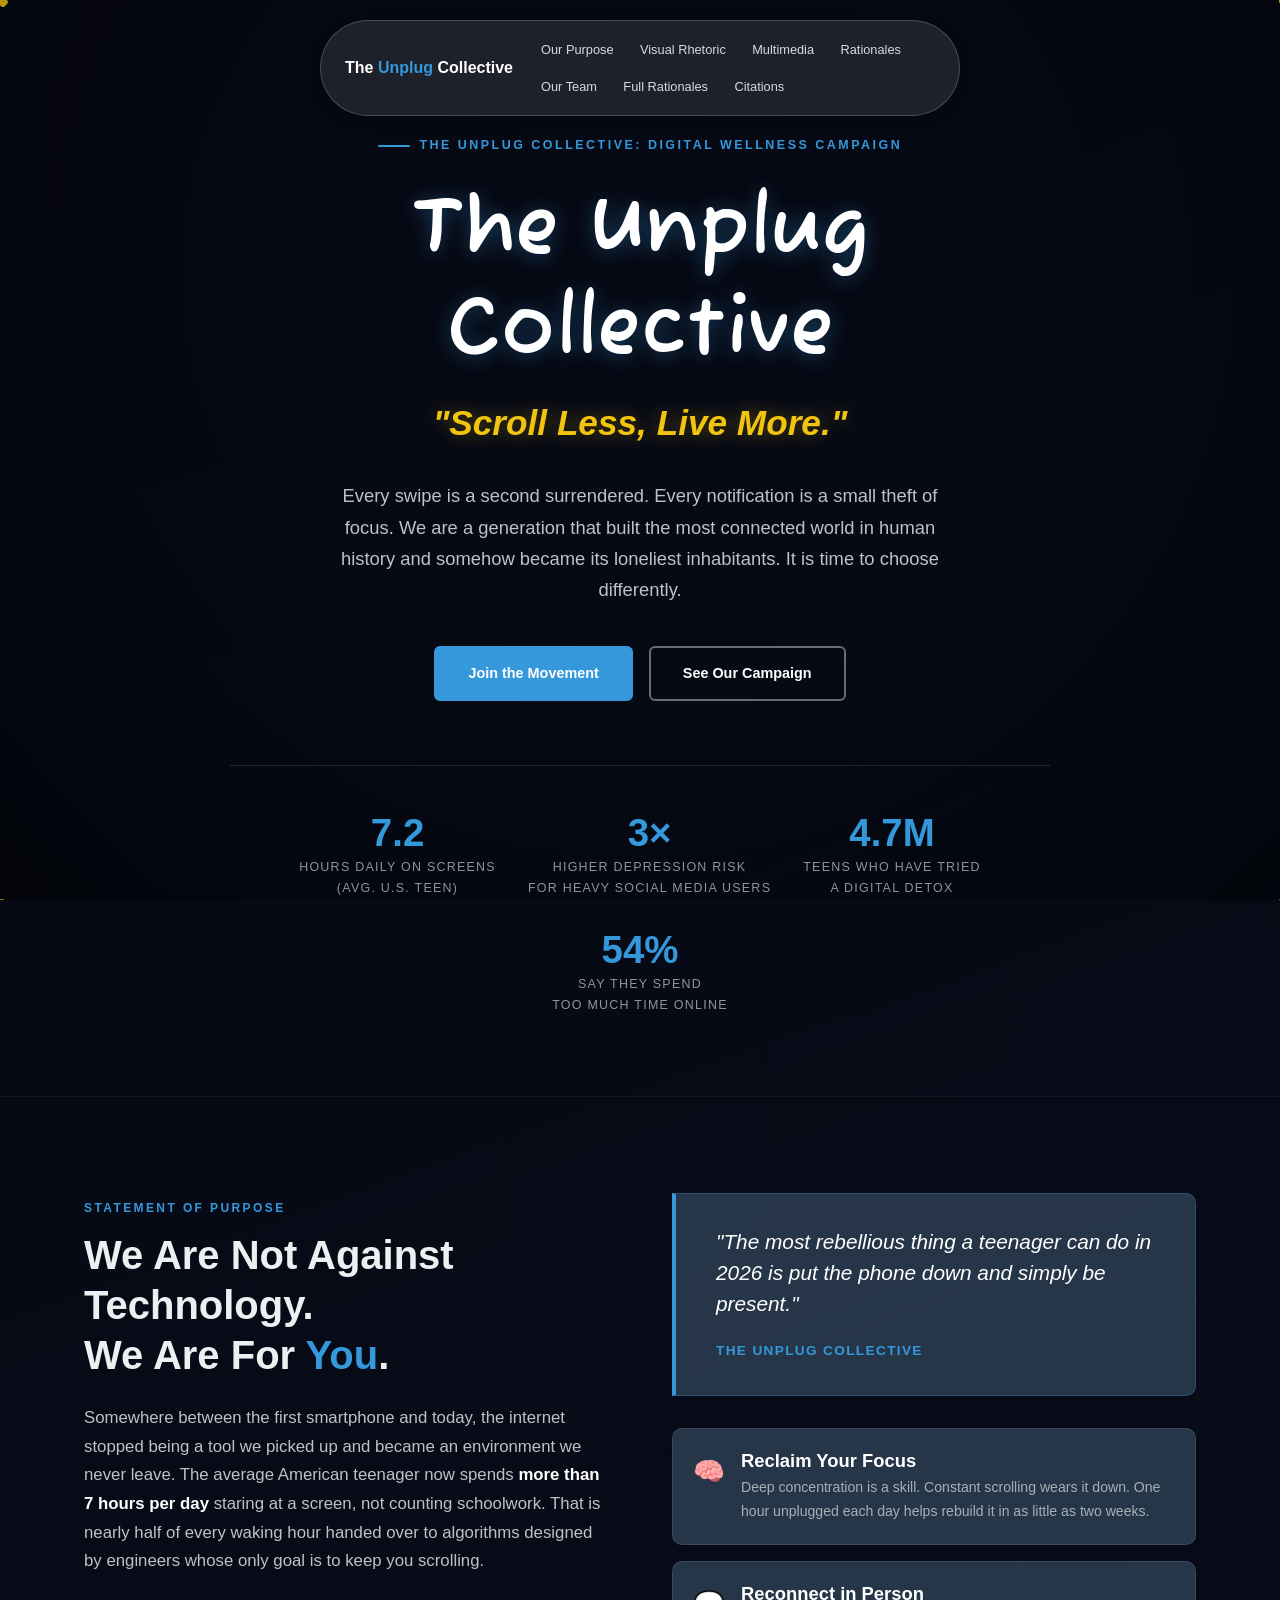
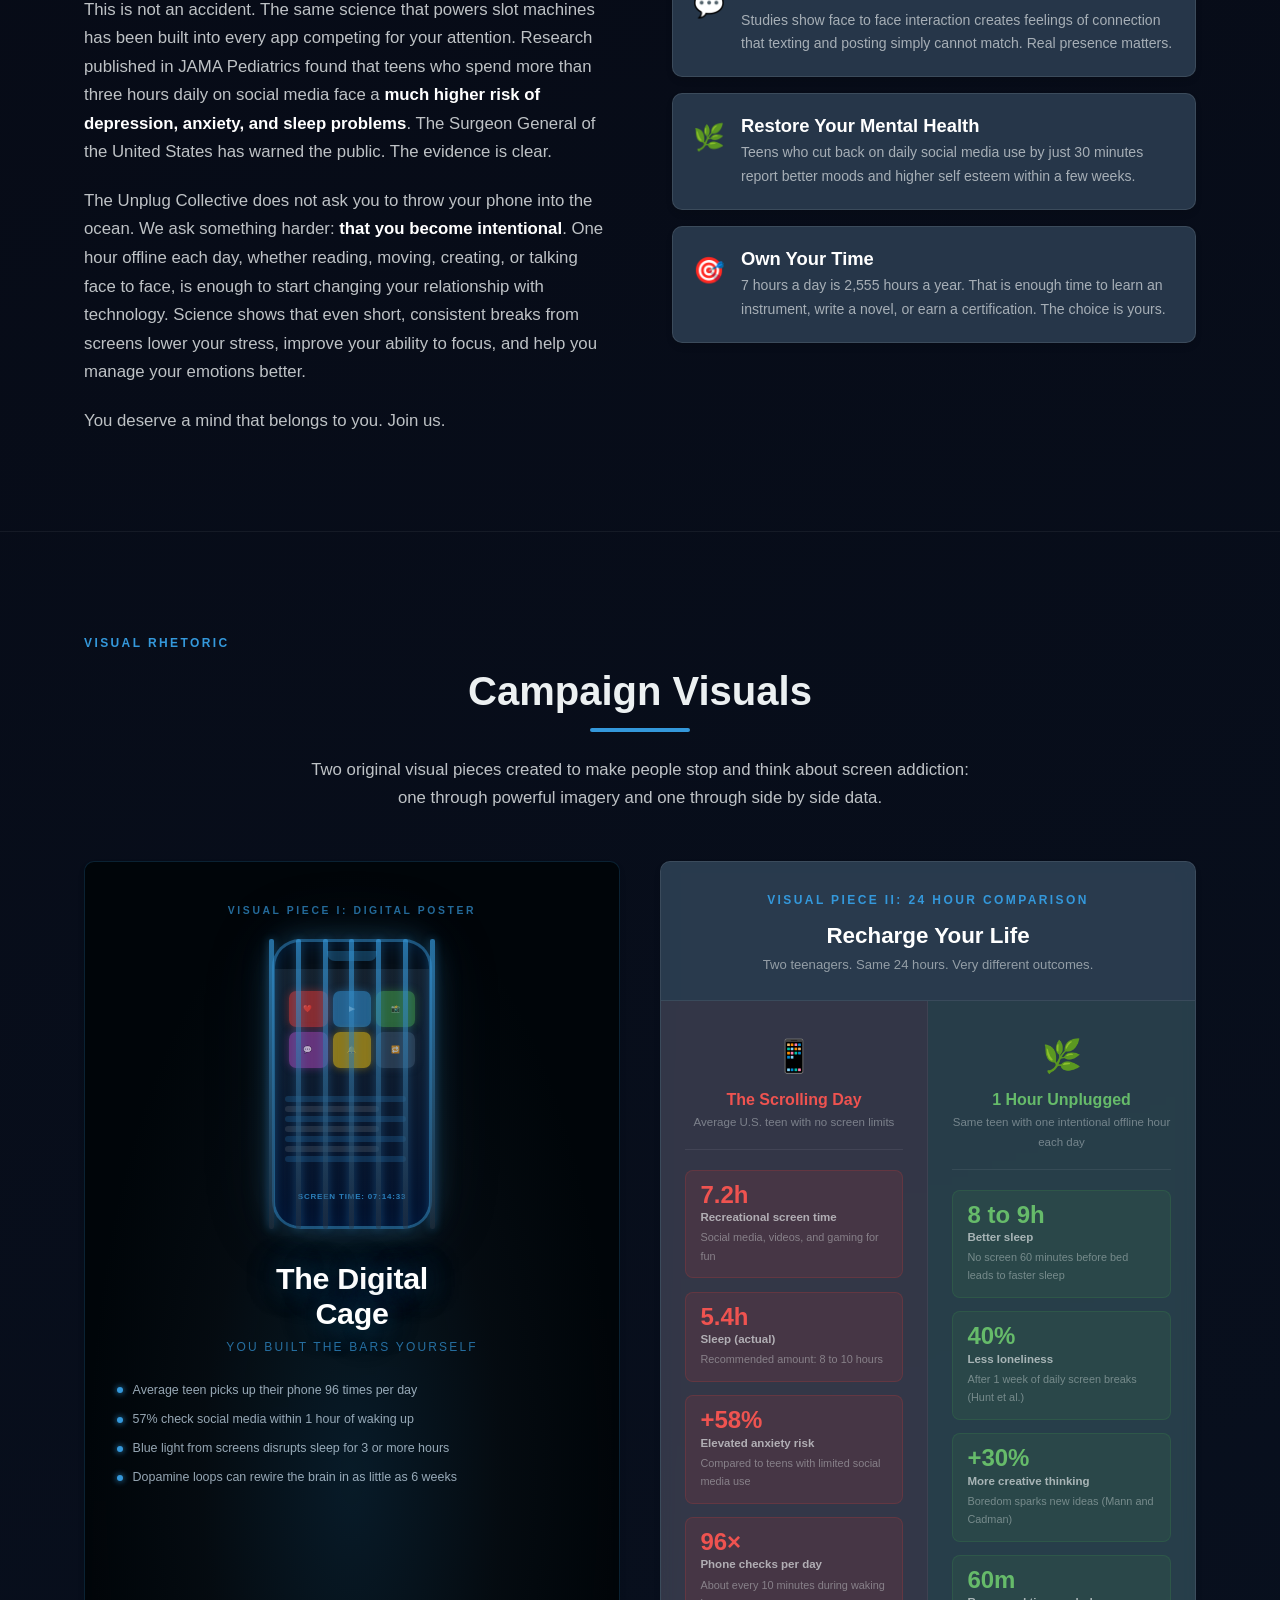
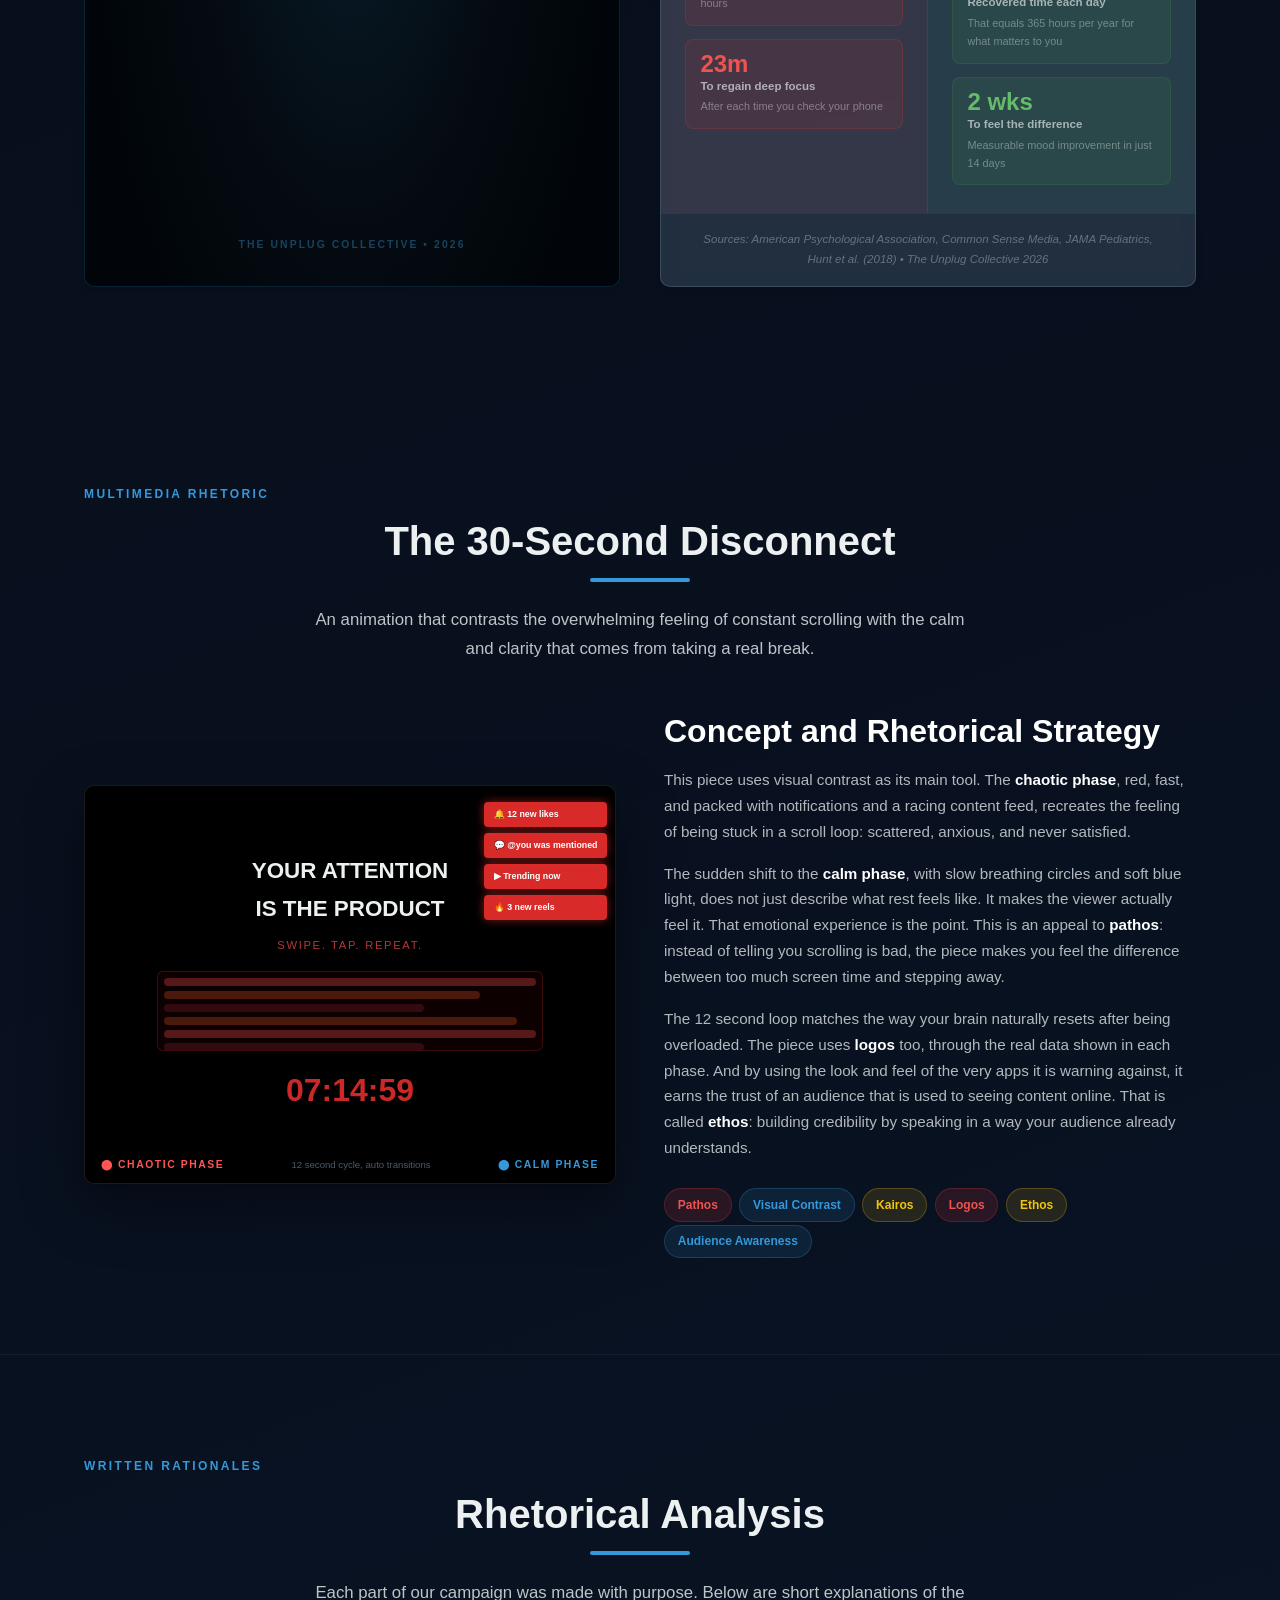
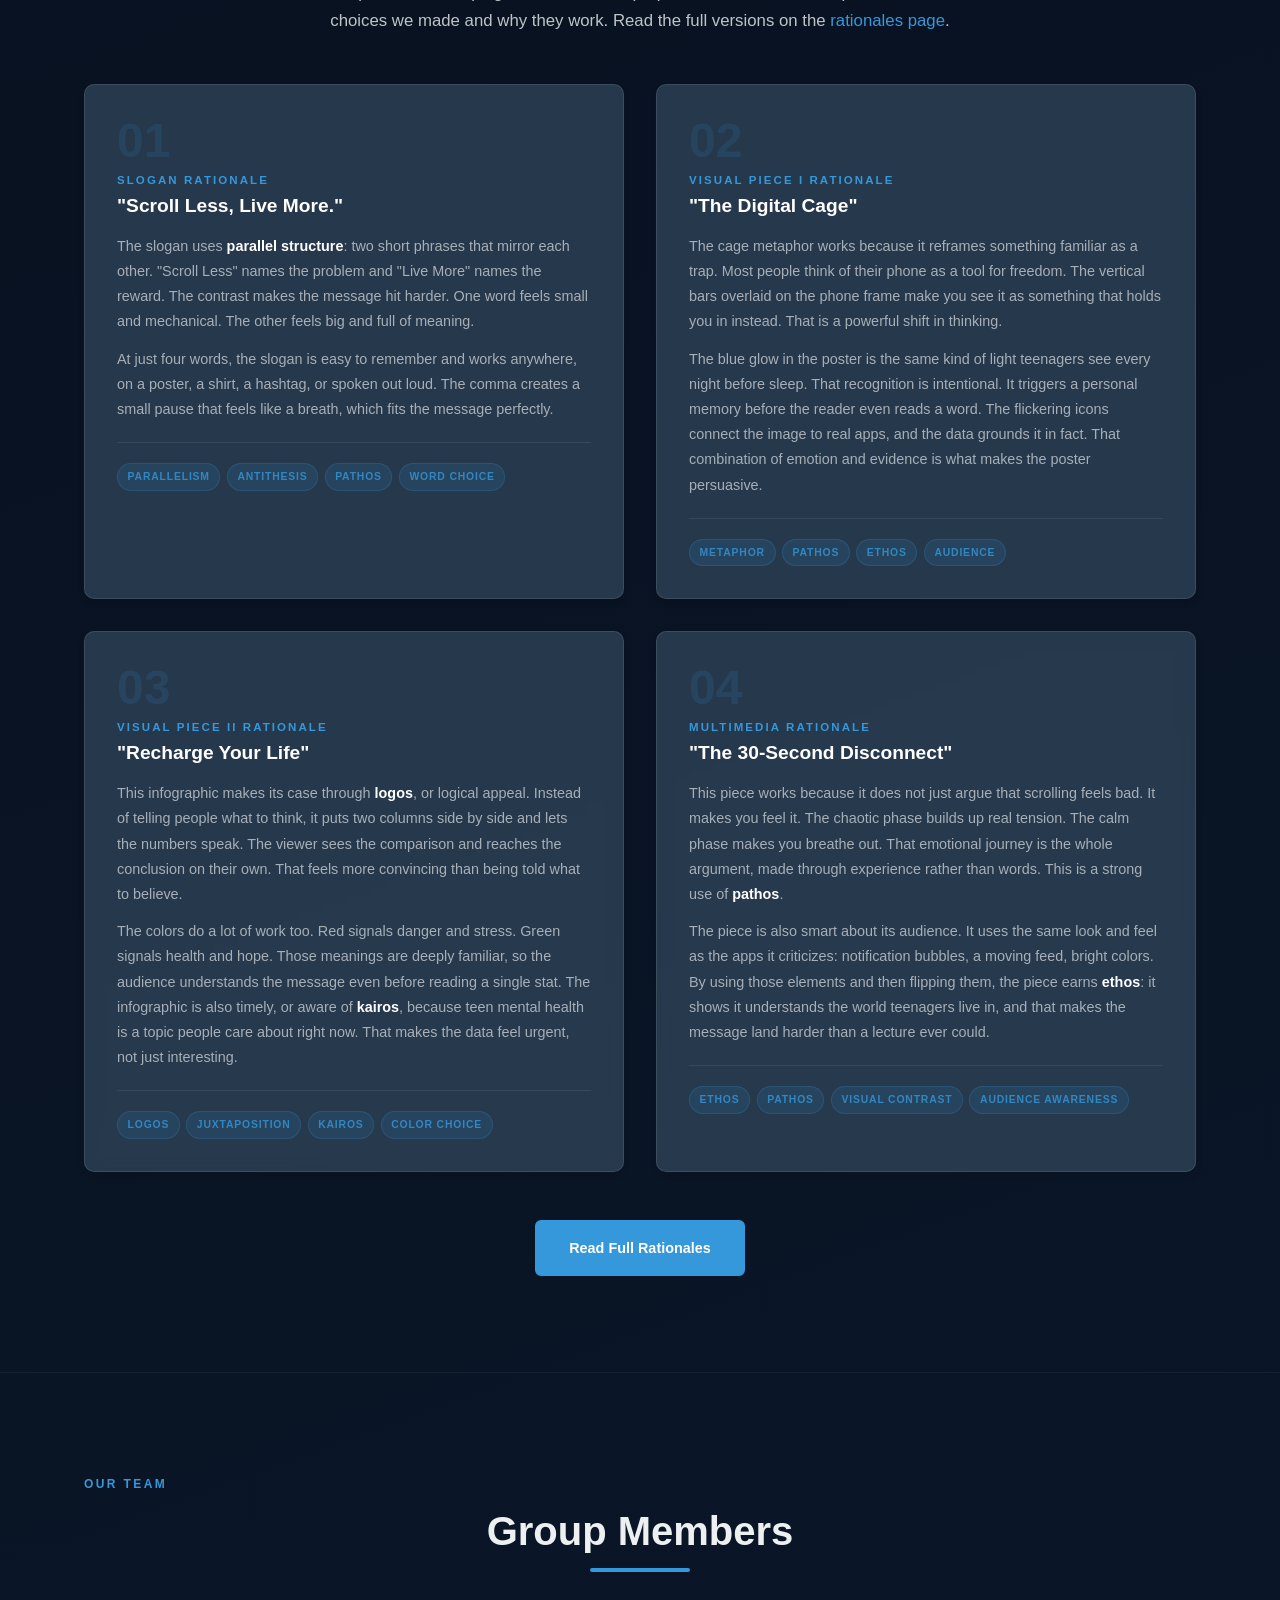
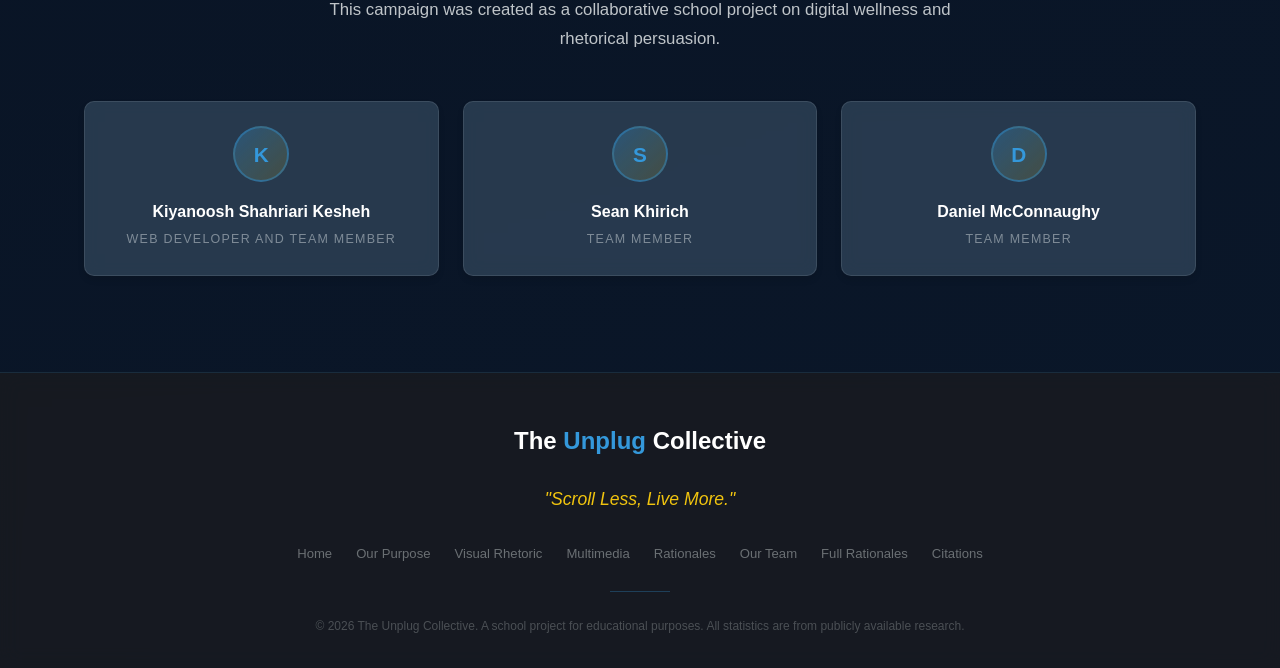
==== commit 4f9ba12a: "Simplify content, fix visuals, add citations page Content changes: - Remove all em dashes and semico" ====
--- a/index.html
+++ b/index.html
@@ -3,8 +3,8 @@
 <head>
   <meta charset="UTF-8" />
   <meta name="viewport" content="width=device-width, initial-scale=1.0" />
-  <title>The Unplug Collective — Scroll Less, Live More.</title>
-  <meta name="description" content="The Unplug Collective is a digital wellness campaign empowering teenagers to reclaim their time, attention, and mental health from addictive social media platforms." />
+  <title>The Unplug Collective: Scroll Less, Live More.</title>
+  <meta name="description" content="The Unplug Collective is a digital wellness campaign empowering teenagers to reclaim their time, attention, and mental health." />
   <link href="https://fonts.googleapis.com/css2?family=Fuzzy+Bubbles:wght@400;700&display=swap" rel="stylesheet" />
   <link rel="stylesheet" href="css/style.css" />
   <link rel="stylesheet" href="css/animations.css" />
@@ -13,9 +13,6 @@
 
   <div class="stars-container"></div>
 
-  <!-- ====================================================
-       NAVIGATION
-  ===================================================== -->
   <nav class="navbar" aria-label="Main navigation">
     <div class="container">
       <a href="#hero" class="nav-brand">The <span>Unplug</span> Collective</a>
@@ -25,28 +22,26 @@
         <li><a href="#multimedia">Multimedia</a></li>
         <li><a href="#rationales">Rationales</a></li>
         <li><a href="#credits">Our Team</a></li>
-        <li><a href="rationales.html">Full Rationales ↗</a></li>
+        <li><a href="rationales.html">Full Rationales</a></li>
+        <li><a href="citations.html">Citations</a></li>
       </ul>
     </div>
   </nav>
 
-  <!-- ====================================================
-       HERO SECTION
-  ===================================================== -->
   <section class="hero" id="hero">
     <div class="container">
       <div class="hero-content">
 
-        <div class="hero-eyebrow">The Unplug Collective — Digital Wellness Campaign</div>
+        <div class="hero-eyebrow">The Unplug Collective: Digital Wellness Campaign</div>
 
         <h1 class="hero-title title-animation">The Unplug<br />Collective</h1>
 
         <p class="hero-slogan subtitle-animation">"Scroll Less, Live More."</p>
 
         <p class="hero-subheadline">
-          Every swipe is a second surrendered. Every notification a small theft of focus.
-          We are a generation that built the most connected world in human history —
-          and somehow became its loneliest inhabitants. It's time to choose differently.
+          Every swipe is a second surrendered. Every notification is a small theft of focus.
+          We are a generation that built the most connected world in human history
+          and somehow became its loneliest inhabitants. It is time to choose differently.
         </p>
 
         <div class="hero-cta">
@@ -77,57 +72,49 @@
     </div>
   </section>
 
-  <!-- ====================================================
-       STATEMENT OF PURPOSE / INVITATION TO JOIN
-  ===================================================== -->
   <section class="purpose" id="purpose">
     <div class="container">
       <div class="purpose-grid">
 
-        <!-- Left: Written argument -->
         <div class="purpose-text fade-in">
           <span class="section-label">Statement of Purpose</span>
-          <h2 class="section-title">We Are Not Anti-Technology.<br />We Are Pro-<span class="highlight">You</span>.</h2>
+          <h2 class="section-title">We Are Not Against Technology.<br />We Are For <span class="highlight">You</span>.</h2>
 
           <p>
             Somewhere between the first smartphone and today, the internet stopped being a tool
             we picked up and became an environment we never leave. The average American teenager
-            now spends <strong>more than 7 hours per day</strong> staring at a screen — not counting
+            now spends <strong>more than 7 hours per day</strong> staring at a screen, not counting
             schoolwork. That is nearly half of every waking hour handed over to algorithms
-            designed by engineers in Silicon Valley whose singular metric of success is your
-            continued engagement.
-          </p>
-          <p>
-            This is not an accident. The same behavioral science that powers slot machines —
-            variable reward schedules, infinite scroll, social validation loops — has been
-            deliberately embedded into every platform competing for your attention.
-            Research published in <em>JAMA Pediatrics</em> found that teens who spend more than
-            three hours daily on social media face a <strong>significantly elevated risk of depression,
-            anxiety, and sleep disorders</strong>. The surgeon general of the United States issued
-            a formal advisory. The evidence is not contested.
+            designed by engineers whose only goal is to keep you scrolling.
+          </p>
+          <p>
+            This is not an accident. The same science that powers slot machines
+            has been built into every app competing for your attention.
+            Research published in JAMA Pediatrics found that teens who spend more than
+            three hours daily on social media face a <strong>much higher risk of depression,
+            anxiety, and sleep problems</strong>. The Surgeon General of the United States has warned the public.
+            The evidence is clear.
           </p>
           <p>
             The Unplug Collective does not ask you to throw your phone into the ocean.
-            We ask something harder: <strong>that you become intentional</strong>. One deliberate hour
-            offline each day — reading, moving, creating, talking face-to-face — is enough
-            to begin rewiring your relationship with technology. Neuroscience confirms that
-            even brief, consistent breaks from screens measurably reduce cortisol levels,
-            improve deep-focus capacity, and restore the emotional regulation pathways
-            that compulsive scrolling degrades over time.
+            We ask something harder: <strong>that you become intentional</strong>. One hour
+            offline each day, whether reading, moving, creating, or talking face to face, is enough
+            to start changing your relationship with technology. Science shows that even short,
+            consistent breaks from screens lower your stress, improve your ability to focus,
+            and help you manage your emotions better.
           </p>
           <p>
             You deserve a mind that belongs to you. Join us.
           </p>
         </div>
 
-        <!-- Right: Callout + Pillars -->
         <div class="fade-in delay-2">
           <div class="purpose-callout">
             <blockquote>
-              "The most rebellious thing a teenager can do in 2025
+              "The most rebellious thing a teenager can do in 2026
                is put the phone down and simply be present."
             </blockquote>
-            <cite>— The Unplug Collective</cite>
+            <cite>The Unplug Collective</cite>
           </div>
 
           <div class="purpose-pillars" style="margin-top:2rem;">
@@ -135,28 +122,28 @@
               <div class="pillar-icon">🧠</div>
               <div class="pillar-body">
                 <h4>Reclaim Your Focus</h4>
-                <p>Deep concentration is a skill. Compulsive scrolling erodes it. One hour unplugged daily rebuilds attentional endurance over just two weeks.</p>
+                <p>Deep concentration is a skill. Constant scrolling wears it down. One hour unplugged each day helps rebuild it in as little as two weeks.</p>
               </div>
             </div>
             <div class="purpose-pillar">
               <div class="pillar-icon">💬</div>
               <div class="pillar-body">
                 <h4>Reconnect in Person</h4>
-                <p>Studies show face-to-face interaction releases oxytocin at rates digital communication cannot replicate. Real presence is irreplaceable.</p>
+                <p>Studies show face to face interaction creates feelings of connection that texting and posting simply cannot match. Real presence matters.</p>
               </div>
             </div>
             <div class="purpose-pillar">
               <div class="pillar-icon">🌿</div>
               <div class="pillar-body">
                 <h4>Restore Your Mental Health</h4>
-                <p>Teens who reduce daily social media use by 30 minutes report measurable improvements in mood and self-esteem within weeks.</p>
+                <p>Teens who cut back on daily social media use by just 30 minutes report better moods and higher self esteem within a few weeks.</p>
               </div>
             </div>
             <div class="purpose-pillar">
               <div class="pillar-icon">🎯</div>
               <div class="pillar-body">
                 <h4>Own Your Time</h4>
-                <p>7 hours a day is 2,555 hours a year. That is enough time to learn an instrument, write a novel, or earn a certification — your choice.</p>
+                <p>7 hours a day is 2,555 hours a year. That is enough time to learn an instrument, write a novel, or earn a certification. The choice is yours.</p>
               </div>
             </div>
           </div>
@@ -166,59 +153,53 @@
     </div>
   </section>
 
-  <!-- ====================================================
-       VISUAL RHETORIC
-  ===================================================== -->
   <section class="visual-rhetoric" id="visual-rhetoric">
     <div class="container">
       <span class="section-label fade-in">Visual Rhetoric</span>
       <h2 class="section-title fade-in">Campaign Visuals</h2>
       <p class="section-intro fade-in">
-        Two original visual rhetoric pieces created to provoke emotional reflection on screen
-        addiction — one through stark typographic art, one through comparative data storytelling.
+        Two original visual pieces created to make people stop and think about screen
+        addiction: one through powerful imagery and one through side by side data.
       </p>
 
       <div class="vr-grid">
 
-        <!-- =============================================
-             VISUAL A: The Digital Cage
-        ============================================== -->
         <article class="poster-cage fade-in" aria-label="Visual rhetoric piece: The Digital Cage">
 
-          <!-- Cage bars overlaid on phone zone -->
-          <div class="cage-bars-overlay" aria-hidden="true">
-            <div class="cage-bar"></div>
-            <div class="cage-bar"></div>
-            <div class="cage-bar"></div>
-            <div class="cage-bar"></div>
-            <div class="cage-bar"></div>
-            <div class="cage-bar"></div>
-            <div class="cage-bar"></div>
-          </div>
-
-          <div class="cage-label">Visual Piece I &mdash; CSS Typographic Art</div>
-
-          <!-- Phone frame with animated app bars -->
-          <div class="phone-frame" aria-hidden="true">
-            <div class="phone-screen">
-              <div class="app-bars">
-                <div class="app-bar">❤️</div>
-                <div class="app-bar">▶</div>
-                <div class="app-bar">📸</div>
-                <div class="app-bar">💬</div>
-                <div class="app-bar">🔔</div>
-                <div class="app-bar">🔁</div>
-              </div>
-              <div class="phone-feed">
-                <div class="feed-line"></div>
-                <div class="feed-line"></div>
-                <div class="feed-line"></div>
-                <div class="feed-line"></div>
-                <div class="feed-line"></div>
-                <div class="feed-line"></div>
-                <div class="feed-line"></div>
-              </div>
-              <div class="phone-counter">SCREEN TIME: 07:14:33</div>
+          <div class="cage-label">Visual Piece I: Digital Poster</div>
+
+          <div class="phone-wrapper">
+            <div class="cage-bars-overlay" aria-hidden="true">
+              <div class="cage-bar"></div>
+              <div class="cage-bar"></div>
+              <div class="cage-bar"></div>
+              <div class="cage-bar"></div>
+              <div class="cage-bar"></div>
+              <div class="cage-bar"></div>
+              <div class="cage-bar"></div>
+            </div>
+
+            <div class="phone-frame" aria-hidden="true">
+              <div class="phone-screen">
+                <div class="app-bars">
+                  <div class="app-bar">❤️</div>
+                  <div class="app-bar">▶</div>
+                  <div class="app-bar">📸</div>
+                  <div class="app-bar">💬</div>
+                  <div class="app-bar">🔔</div>
+                  <div class="app-bar">🔁</div>
+                </div>
+                <div class="phone-feed">
+                  <div class="feed-line"></div>
+                  <div class="feed-line"></div>
+                  <div class="feed-line"></div>
+                  <div class="feed-line"></div>
+                  <div class="feed-line"></div>
+                  <div class="feed-line"></div>
+                  <div class="feed-line"></div>
+                </div>
+                <div class="phone-counter">SCREEN TIME: 07:14:33</div>
+              </div>
             </div>
           </div>
 
@@ -226,99 +207,94 @@
           <p class="cage-sub">You built the bars yourself</p>
 
           <div class="cage-stats">
-            <div class="cage-stat-line">Avg. teen picks up phone 96 times per day</div>
-            <div class="cage-stat-line">57% check social media within 1 hour of waking</div>
-            <div class="cage-stat-line">Blue-light exposure disrupts melatonin for 3+ hrs</div>
-            <div class="cage-stat-line">Dopamine loops rewire reward pathways in 6 weeks</div>
-          </div>
-
-          <div class="cage-brand">The Unplug Collective &bull; 2025</div>
+            <div class="cage-stat-line">Average teen picks up their phone 96 times per day</div>
+            <div class="cage-stat-line">57% check social media within 1 hour of waking up</div>
+            <div class="cage-stat-line">Blue light from screens disrupts sleep for 3 or more hours</div>
+            <div class="cage-stat-line">Dopamine loops can rewire the brain in as little as 6 weeks</div>
+          </div>
+
+          <div class="cage-brand">The Unplug Collective &bull; 2026</div>
 
         </article>
 
-        <!-- =============================================
-             VISUAL B: Recharge Your Life Infographic
-        ============================================== -->
         <article class="poster-recharge fade-in delay-2" aria-label="Visual rhetoric piece: Recharge Your Life infographic">
 
           <div class="recharge-header">
-            <span class="section-label">Visual Piece II &mdash; 24-Hour Comparison Infographic</span>
+            <span class="section-label">Visual Piece II: 24 Hour Comparison</span>
             <h3>Recharge Your Life</h3>
-            <p>Two teenagers. Same 24 hours. Radically different outcomes.</p>
+            <p>Two teenagers. Same 24 hours. Very different outcomes.</p>
           </div>
 
           <div class="recharge-compare">
 
-            <!-- Column A: The Scrolling Day -->
             <div class="compare-col compare-col-a">
               <div class="compare-col-header">
                 <span class="col-icon">📱</span>
                 <h4 class="col-a-title">The Scrolling Day</h4>
-                <p>Avg. U.S. teen — unmanaged screen time</p>
+                <p>Average U.S. teen with no screen limits</p>
               </div>
 
               <div class="stat-block">
                 <div class="stat-item col-a-stat">
                   <div class="stat-item-num">7.2h</div>
                   <div class="stat-item-label">Recreational screen time</div>
-                  <div class="stat-item-detail">Social media, videos, gaming — non-academic</div>
+                  <div class="stat-item-detail">Social media, videos, and gaming for fun</div>
                 </div>
                 <div class="stat-item col-a-stat">
                   <div class="stat-item-num">5.4h</div>
                   <div class="stat-item-label">Sleep (actual)</div>
-                  <div class="stat-item-detail">Recommended minimum: 8–10 hours</div>
+                  <div class="stat-item-detail">Recommended amount: 8 to 10 hours</div>
                 </div>
                 <div class="stat-item col-a-stat">
                   <div class="stat-item-num">+58%</div>
                   <div class="stat-item-label">Elevated anxiety risk</div>
-                  <div class="stat-item-detail">vs. teens with limited social media use</div>
+                  <div class="stat-item-detail">Compared to teens with limited social media use</div>
                 </div>
                 <div class="stat-item col-a-stat">
-                  <div class="stat-item-num">96×</div>
+                  <div class="stat-item-num">96&times;</div>
                   <div class="stat-item-label">Phone checks per day</div>
-                  <div class="stat-item-detail">Every 10 minutes during waking hours</div>
+                  <div class="stat-item-detail">About every 10 minutes during waking hours</div>
                 </div>
                 <div class="stat-item col-a-stat">
                   <div class="stat-item-num">23m</div>
                   <div class="stat-item-label">To regain deep focus</div>
-                  <div class="stat-item-detail">After each phone-check interruption</div>
-                </div>
-              </div>
-            </div>
-
-            <!-- Column B: 1 Hour Unplugged -->
+                  <div class="stat-item-detail">After each time you check your phone</div>
+                </div>
+              </div>
+            </div>
+
             <div class="compare-col compare-col-b">
               <div class="compare-col-header">
                 <span class="col-icon">🌿</span>
                 <h4 class="col-b-title">1 Hour Unplugged</h4>
-                <p>Same teen — with one intentional offline hour</p>
+                <p>Same teen with one intentional offline hour each day</p>
               </div>
 
               <div class="stat-block">
                 <div class="stat-item col-b-stat">
-                  <div class="stat-item-num">8–9h</div>
-                  <div class="stat-item-label">Sleep quality (improved)</div>
-                  <div class="stat-item-detail">No screen 60 min before bed → faster sleep onset</div>
+                  <div class="stat-item-num">8 to 9h</div>
+                  <div class="stat-item-label">Better sleep</div>
+                  <div class="stat-item-detail">No screen 60 minutes before bed leads to faster sleep</div>
                 </div>
                 <div class="stat-item col-b-stat">
-                  <div class="stat-item-num">−40%</div>
-                  <div class="stat-item-label">Reduction in loneliness</div>
+                  <div class="stat-item-num">40%</div>
+                  <div class="stat-item-label">Less loneliness</div>
                   <div class="stat-item-detail">After 1 week of daily screen breaks (Hunt et al.)</div>
                 </div>
                 <div class="stat-item col-b-stat">
                   <div class="stat-item-num">+30%</div>
-                  <div class="stat-item-label">Creative output increase</div>
-                  <div class="stat-item-detail">Boredom drives divergent thinking (Mann &amp; Cadman)</div>
+                  <div class="stat-item-label">More creative thinking</div>
+                  <div class="stat-item-detail">Boredom sparks new ideas (Mann and Cadman)</div>
                 </div>
                 <div class="stat-item col-b-stat">
                   <div class="stat-item-num">60m</div>
-                  <div class="stat-item-label">Of recovered time daily</div>
-                  <div class="stat-item-detail">= 365 hours per year for what matters to you</div>
+                  <div class="stat-item-label">Recovered time each day</div>
+                  <div class="stat-item-detail">That equals 365 hours per year for what matters to you</div>
                 </div>
                 <div class="stat-item col-b-stat">
                   <div class="stat-item-num">2 wks</div>
                   <div class="stat-item-label">To feel the difference</div>
-                  <div class="stat-item-detail">Measurable mood improvement in 14 days</div>
+                  <div class="stat-item-detail">Measurable mood improvement in just 14 days</div>
                 </div>
               </div>
             </div>
@@ -326,35 +302,29 @@
           </div>
 
           <div class="recharge-footer">
-            Sources: American Psychological Association, Common Sense Media, JAMA Pediatrics, Hunt et al. (2018) &bull; The Unplug Collective 2025
+            Sources: American Psychological Association, Common Sense Media, JAMA Pediatrics, Hunt et al. (2018) &bull; The Unplug Collective 2026
           </div>
 
         </article>
 
-      </div><!-- /.vr-grid -->
+      </div>
     </div>
   </section>
 
-  <!-- ====================================================
-       MULTIMEDIA RHETORIC
-  ===================================================== -->
   <section class="multimedia" id="multimedia">
     <div class="container">
       <span class="section-label fade-in">Multimedia Rhetoric</span>
       <h2 class="section-title fade-in">The 30-Second Disconnect</h2>
       <p class="section-intro fade-in">
-        An animated CSS piece contrasting the chaotic state of constant digital stimulation
-        with the peaceful clarity that follows a deliberate digital pause.
+        An animation that contrasts the overwhelming feeling of constant scrolling
+        with the calm and clarity that comes from taking a real break.
       </p>
 
       <div class="multimedia-inner">
 
-        <!-- Animation Stage -->
         <div class="anim-stage fade-in" aria-label="Animated piece: The 30-Second Disconnect">
 
-          <!-- Phase 1: CHAOTIC -->
           <div class="phase-chaotic" aria-hidden="true">
-            <!-- Notification bubbles -->
             <div class="notif-stack">
               <div class="notif">🔔 12 new likes</div>
               <div class="notif">💬 @you was mentioned</div>
@@ -385,7 +355,6 @@
             <div class="chaotic-timer">07:14:59</div>
           </div>
 
-          <!-- Phase 2: CALM -->
           <div class="phase-calm" aria-hidden="true">
             <div class="calm-circle">
               <div class="calm-inner-circle"></div>
@@ -399,7 +368,7 @@
               </div>
               <div class="calm-stat">
                 <span class="calm-stat-num">↓</span>
-                <span class="calm-stat-label">Cortisol</span>
+                <span class="calm-stat-label">Stress</span>
               </div>
               <div class="calm-stat">
                 <span class="calm-stat-num">↑</span>
@@ -408,45 +377,43 @@
             </div>
           </div>
 
-          <!-- Always-visible caption bar -->
           <div class="anim-caption">
             <span class="phase-indicator pi-chaotic">⬤ Chaotic Phase</span>
-            <span style="font-size:0.6rem;color:#4a5a68;">12s cycle — auto-transitions</span>
+            <span style="font-size:0.6rem;color:#4a5a68;">12 second cycle, auto transitions</span>
             <span class="phase-indicator pi-calm">⬤ Calm Phase</span>
           </div>
 
-        </div><!-- /.anim-stage -->
-
-        <!-- Description column -->
+        </div>
+
         <div class="multimedia-description fade-in delay-2">
-          <h3>Concept &amp; Rhetorical Strategy</h3>
-          <p>
-            "The 30-Second Disconnect" deploys visual contrast as its central rhetorical
-            engine. The <strong>chaotic phase</strong> — red-tinted, rapidly blinking, overloaded
-            with notification text and a racing content feed — viscerally recreates the
-            neurological state of compulsive scrolling: fragmented, anxious, relentless.
-          </p>
-          <p>
-            The abrupt transition to the <strong>calm phase</strong> — slow, teal-lit,
-            breathing concentric circles — enacts the message rather than merely stating it.
-            The audience does not read that silence feels different; they feel it.
-            This is the rhetorical mode of <em>enargeia</em>: making the abstract vividly present.
-          </p>
-          <p>
-            The 12-second cycle mirrors the brain's own attention-reset window, creating an
-            experiential parallel between the animation's rhythm and the internal rhythm
-            the campaign advocates for. The piece speaks to <strong>pathos</strong> through
-            sensory overwhelm and sensory relief, and to <strong>logos</strong> through
-            the empirical statistics that anchor each phase.
+          <h3>Concept and Rhetorical Strategy</h3>
+          <p>
+            This piece uses visual contrast as its main tool. The <strong>chaotic phase</strong>,
+            red, fast, and packed with notifications and a racing content feed, recreates the
+            feeling of being stuck in a scroll loop: scattered, anxious, and never satisfied.
+          </p>
+          <p>
+            The sudden shift to the <strong>calm phase</strong>, with slow breathing circles and
+            soft blue light, does not just describe what rest feels like. It makes the viewer
+            actually feel it. That emotional experience is the point.
+            This is an appeal to <strong>pathos</strong>: instead of telling you scrolling is bad,
+            the piece makes you feel the difference between too much screen time and stepping away.
+          </p>
+          <p>
+            The 12 second loop matches the way your brain naturally resets after being overloaded.
+            The piece uses <strong>logos</strong> too, through the real data shown in each phase.
+            And by using the look and feel of the very apps it is warning against,
+            it earns the trust of an audience that is used to seeing content online.
+            That is called <strong>ethos</strong>: building credibility by speaking in a way your audience already understands.
           </p>
 
           <div style="margin-top:1.5rem;">
             <span class="concept-pill pill-red">Pathos</span>
-            <span class="concept-pill pill-teal">Enargeia</span>
+            <span class="concept-pill pill-teal">Visual Contrast</span>
             <span class="concept-pill pill-gold">Kairos</span>
-            <span class="concept-pill pill-teal">Visual Contrast</span>
-            <span class="concept-pill pill-red">Sensory Rhetoric</span>
-            <span class="concept-pill pill-gold">Audience Awareness</span>
+            <span class="concept-pill pill-red">Logos</span>
+            <span class="concept-pill pill-gold">Ethos</span>
+            <span class="concept-pill pill-teal">Audience Awareness</span>
           </div>
         </div>
 
@@ -454,184 +421,154 @@
     </div>
   </section>
 
-  <!-- ====================================================
-       RATIONALES (PREVIEW)
-  ===================================================== -->
   <section class="rationales" id="rationales">
     <div class="container">
       <span class="section-label fade-in">Written Rationales</span>
       <h2 class="section-title fade-in">Rhetorical Analysis</h2>
       <p class="section-intro fade-in">
-        Each campaign element is grounded in deliberate rhetorical strategy. Below are
-        condensed rationales for our four primary pieces. Read full versions on the
-        <a href="rationales.html">dedicated rationales page</a>.
+        Each part of our campaign was made with purpose. Below are short explanations of
+        the choices we made and why they work. Read the full versions on the
+        <a href="rationales.html">rationales page</a>.
       </p>
 
       <div class="rationale-grid">
 
-        <!-- Rationale 1: Slogan -->
         <div class="rationale-card fade-in">
           <div class="rationale-card-num">01</div>
           <h4>Slogan Rationale</h4>
           <h3>"Scroll Less, Live More."</h3>
           <p>
-            The slogan operates on the principle of <strong>antithetical parallelism</strong>:
-            two imperative clauses, structurally mirrored, that set digital passivity against
-            embodied vitality. The verbs "Scroll" and "Live" are carefully chosen — one is
-            mechanical and mindless, the other is the fullest expression of human agency.
-          </p>
-          <p>
-            Its brevity is strategic: the slogan must function across all media — a banner,
-            a T-shirt, a spoken chant, a hashtag. At four words, it is impossible to misremember.
-            The comma creates a beat, a pause that is itself a small performance of the message.
+            The slogan uses <strong>parallel structure</strong>: two short phrases that mirror each other.
+            "Scroll Less" names the problem and "Live More" names the reward.
+            The contrast makes the message hit harder. One word feels small and mechanical.
+            The other feels big and full of meaning.
+          </p>
+          <p>
+            At just four words, the slogan is easy to remember and works anywhere,
+            on a poster, a shirt, a hashtag, or spoken out loud.
+            The comma creates a small pause that feels like a breath, which fits the message perfectly.
           </p>
           <div class="rationale-tags">
             <span class="rtag">Parallelism</span>
             <span class="rtag">Antithesis</span>
             <span class="rtag">Pathos</span>
-            <span class="rtag">Concision</span>
-            <span class="rtag">Imperative Mood</span>
-          </div>
-        </div>
-
-        <!-- Rationale 2: Digital Cage -->
+            <span class="rtag">Word Choice</span>
+          </div>
+        </div>
+
         <div class="rationale-card fade-in delay-1">
           <div class="rationale-card-num">02</div>
           <h4>Visual Piece I Rationale</h4>
           <h3>"The Digital Cage"</h3>
           <p>
-            The central metaphor of confinement — the cage — works because it reframes
-            a freely chosen behavior as a loss of freedom. The CSS-rendered phone frame,
-            overlaid with vertical bars that echo prison architecture, forces the viewer
-            to see their device as a structure of containment rather than liberation.
-          </p>
-          <p>
-            The blue-glow aesthetic is not merely decorative: it deliberately reproduces
-            the quality of light that dominates a teenager's nocturnal visual field,
-            triggering recognition before conscious analysis begins. The flicker of app
-            icons enacts the dopamine loop itself, making the poster a performance of
-            what it critiques.
+            The cage metaphor works because it reframes something familiar as a trap.
+            Most people think of their phone as a tool for freedom. The vertical bars
+            overlaid on the phone frame make you see it as something that holds you in instead.
+            That is a powerful shift in thinking.
+          </p>
+          <p>
+            The blue glow in the poster is the same kind of light teenagers see every night before
+            sleep. That recognition is intentional. It triggers a personal memory before
+            the reader even reads a word. The flickering icons connect the image to real apps,
+            and the data grounds it in fact. That combination of emotion and evidence
+            is what makes the poster persuasive.
           </p>
           <div class="rationale-tags">
             <span class="rtag">Metaphor</span>
             <span class="rtag">Pathos</span>
-            <span class="rtag">Visual Irony</span>
-            <span class="rtag">Ethos (Data)</span>
+            <span class="rtag">Ethos</span>
             <span class="rtag">Audience</span>
           </div>
         </div>
 
-        <!-- Rationale 3: Recharge -->
         <div class="rationale-card fade-in delay-2">
           <div class="rationale-card-num">03</div>
           <h4>Visual Piece II Rationale</h4>
           <h3>"Recharge Your Life"</h3>
           <p>
-            The comparative infographic structure privileges <strong>logos</strong> — the
-            appeal to reason and evidence. By placing two columns side by side within
-            an identical 24-hour frame, the piece makes its argument through juxtaposition
-            rather than assertion. The viewer's eye performs the comparison; the conclusion
-            feels self-generated rather than imposed.
-          </p>
-          <p>
-            The color grammar (red for the scrolling day, green for the unplugged day)
-            taps into deeply rooted cultural semiotics that require no verbal explanation.
-            The piece also addresses <strong>kairos</strong>: it speaks to the specific
-            historical moment when teen mental health data has reached a crisis threshold
-            that demands a public response.
+            This infographic makes its case through <strong>logos</strong>, or logical appeal.
+            Instead of telling people what to think, it puts two columns side by side
+            and lets the numbers speak. The viewer sees the comparison and reaches the conclusion
+            on their own. That feels more convincing than being told what to believe.
+          </p>
+          <p>
+            The colors do a lot of work too. Red signals danger and stress.
+            Green signals health and hope. Those meanings are deeply familiar,
+            so the audience understands the message even before reading a single stat.
+            The infographic is also timely, or aware of <strong>kairos</strong>, because teen mental health
+            is a topic people care about right now. That makes the data feel urgent, not just interesting.
           </p>
           <div class="rationale-tags">
             <span class="rtag">Logos</span>
             <span class="rtag">Juxtaposition</span>
             <span class="rtag">Kairos</span>
-            <span class="rtag">Color Semiotics</span>
-            <span class="rtag">Data Rhetoric</span>
-          </div>
-        </div>
-
-        <!-- Rationale 4: Multimedia -->
+            <span class="rtag">Color Choice</span>
+          </div>
+        </div>
+
         <div class="rationale-card fade-in delay-3">
           <div class="rationale-card-num">04</div>
           <h4>Multimedia Rationale</h4>
           <h3>"The 30-Second Disconnect"</h3>
           <p>
-            Animated rhetoric operates at the intersection of time and sensation, two
-            dimensions unavailable to static media. "The 30-Second Disconnect" exploits
-            both: the chaotic phase unfolds <em>over time</em>, building a sense of fatigue
-            that makes the calm phase feel like relief rather than mere contrast.
-          </p>
-          <p>
-            The piece is addressed to teenagers who have grown up in the attention economy
-            and may be desensitized to verbal warnings about screen use. By using the
-            language of the platform — animation, notification aesthetics, feed design —
-            to subvert those same conventions, the campaign meets its audience inside the
-            rhetorical situation it critiques. This is <strong>ethos through medium</strong>:
-            speaking the audience's visual dialect earns credibility before the argument begins.
+            This piece works because it does not just argue that scrolling feels bad.
+            It makes you feel it. The chaotic phase builds up real tension.
+            The calm phase makes you breathe out. That emotional journey is the whole argument,
+            made through experience rather than words. This is a strong use of <strong>pathos</strong>.
+          </p>
+          <p>
+            The piece is also smart about its audience. It uses the same look and feel
+            as the apps it criticizes: notification bubbles, a moving feed, bright colors.
+            By using those elements and then flipping them, the piece earns <strong>ethos</strong>:
+            it shows it understands the world teenagers live in, and that makes the message
+            land harder than a lecture ever could.
           </p>
           <div class="rationale-tags">
             <span class="rtag">Ethos</span>
             <span class="rtag">Pathos</span>
-            <span class="rtag">Enargeia</span>
-            <span class="rtag">Temporal Rhetoric</span>
-            <span class="rtag">Rhetorical Situation</span>
-          </div>
-        </div>
-
-      </div><!-- /.rationale-grid -->
+            <span class="rtag">Visual Contrast</span>
+            <span class="rtag">Audience Awareness</span>
+          </div>
+        </div>
+
+      </div>
 
       <div class="rationales-cta fade-in">
-        <a href="rationales.html" class="btn btn-primary">Read Full Rationales →</a>
+        <a href="rationales.html" class="btn btn-primary">Read Full Rationales</a>
       </div>
 
     </div>
   </section>
 
-  <!-- ====================================================
-       CREDITS
-  ===================================================== -->
   <section class="credits" id="credits">
     <div class="container">
       <span class="section-label fade-in">Our Team</span>
       <h2 class="section-title fade-in">Group Members</h2>
       <p class="section-intro fade-in">
-        This campaign was conceived, designed, and written as a collaborative school project
-        exploring digital wellness, media literacy, and rhetorical advocacy.
+        This campaign was created as a collaborative school project on digital wellness and rhetorical persuasion.
       </p>
 
       <div class="credits-grid">
         <div class="credit-card fade-in">
-          <div class="credit-avatar">A</div>
-          <div class="credit-name">Alex Rivera</div>
-          <div class="credit-role">Lead Designer &amp; Visual Rhetoric</div>
+          <div class="credit-avatar">K</div>
+          <div class="credit-name">Kiyanoosh Shahriari Kesheh</div>
+          <div class="credit-role">Web Developer and Team Member</div>
         </div>
         <div class="credit-card fade-in delay-1">
-          <div class="credit-avatar">J</div>
-          <div class="credit-name">Jordan Kim</div>
-          <div class="credit-role">Written Content &amp; Rationales</div>
+          <div class="credit-avatar">S</div>
+          <div class="credit-name">Sean Khirich</div>
+          <div class="credit-role">Team Member</div>
         </div>
         <div class="credit-card fade-in delay-2">
-          <div class="credit-avatar">M</div>
-          <div class="credit-name">Morgan Chen</div>
-          <div class="credit-role">Research &amp; Data Analysis</div>
-        </div>
-        <div class="credit-card fade-in delay-3">
-          <div class="credit-avatar">S</div>
-          <div class="credit-name">Sam Okafor</div>
-          <div class="credit-role">Multimedia &amp; Animation</div>
-        </div>
-        <div class="credit-card fade-in delay-4">
-          <div class="credit-avatar">T</div>
-          <div class="credit-name">Taylor Nguyen</div>
-          <div class="credit-role">Campaign Strategy &amp; Editing</div>
+          <div class="credit-avatar">D</div>
+          <div class="credit-name">Daniel McConnaughy</div>
+          <div class="credit-role">Team Member</div>
         </div>
       </div>
 
     </div>
   </section>
 
-  <!-- ====================================================
-       FOOTER
-  ===================================================== -->
   <footer>
     <div class="container">
       <div class="footer-inner">
@@ -647,32 +584,19 @@
             <li><a href="#rationales">Rationales</a></li>
             <li><a href="#credits">Our Team</a></li>
             <li><a href="rationales.html">Full Rationales</a></li>
+            <li><a href="citations.html">Citations</a></li>
           </ul>
         </nav>
 
         <div class="footer-divider"></div>
 
         <p class="footer-copy">
-          &copy; 2025 The Unplug Collective &mdash; A school project for educational purposes.
-          All statistics cited from publicly available research (APA, Common Sense Media, JAMA Pediatrics).
+          &copy; 2026 The Unplug Collective. A school project for educational purposes.
+          All statistics are from publicly available research.
         </p>
       </div>
     </div>
   </footer>
-
-  <!-- ====================================================
-       STAR CONTROLS PANEL
-  ===================================================== -->
-  <div class="star-controls">
-    <label>
-      Star Color
-      <input type="color" id="starColorPicker" value="#f1c40f" />
-    </label>
-    <label style="flex-direction:column;align-items:flex-start;gap:0.3rem;">
-      Stars: <span id="starCountVal">500</span>
-      <input type="range" id="starCountSlider" min="0" max="2500" value="500" />
-    </label>
-  </div>
 
   <script src="js/main.js"></script>
   <script src="js/cursor-effects.js"></script>
--- a/css/style.css
+++ b/css/style.css
@@ -29,24 +29,23 @@
   font-size: 16px;
 }
 
-/* ── Background: fixed night-sky photo with overlay ──────── */
+/* ── Background: dark shifting gradient, moves on scroll ─── */
 body {
   font-family: -apple-system, BlinkMacSystemFont, 'Segoe UI', Roboto,
                Oxygen, Ubuntu, Cantarell, 'Open Sans', 'Helvetica Neue', sans-serif;
   color: var(--text-color);
   line-height: 1.7;
   overflow-x: hidden;
-  background-image: url('https://images.unsplash.com/photo-1512273222628-4daea6e55abb?ixlib=rb-4.0.3&ixid=M3wxMjA3fDB8MHxwaG90by1wYWdlfHx8fGVufDB8fHx8fA%3D%3D&auto=format&fit=crop&w=2070&q=80&fit=min');
-  background-attachment: fixed;
-  background-size: cover;
-  background-position: center;
+  background: linear-gradient(160deg, #060812 0%, #0b1a2e 25%, #10002e 55%, #040c1a 80%, #090916 100%);
+  background-size: 100% 500%;
+  background-position: 0% 0%;
 }
 
 body::before {
   content: '';
   position: fixed;
   inset: 0;
-  background: rgba(28, 28, 30, 0.4);
+  background: radial-gradient(ellipse at 50% 30%, transparent 50%, rgba(0, 0, 0, 0.45) 100%);
   pointer-events: none;
   z-index: 0;
 }
@@ -159,51 +158,6 @@
   box-shadow: 0 0 6px var(--star-color), 0 0 12px rgba(241, 196, 15, 0.5);
 }
 
-/* ── Star Controls Panel ──────────────────────────────────── */
-.star-controls {
-  position: fixed;
-  bottom: 20px;
-  right: 20px;
-  z-index: 5000;
-  background: rgba(44, 62, 80, 0.9);
-  backdrop-filter: blur(10px);
-  border: 1px solid rgba(255, 255, 255, 0.15);
-  border-radius: 12px;
-  padding: 1rem 1.25rem;
-  display: flex;
-  flex-direction: column;
-  gap: 0.75rem;
-  min-width: 180px;
-  box-shadow: 0 4px 20px rgba(0, 0, 0, 0.4);
-}
-
-.star-controls label {
-  font-size: 0.72rem;
-  font-weight: 600;
-  color: var(--text-color);
-  letter-spacing: 0.08em;
-  text-transform: uppercase;
-  display: flex;
-  align-items: center;
-  justify-content: space-between;
-  gap: 0.5rem;
-}
-
-.star-controls input[type="range"] {
-  width: 100%;
-  accent-color: var(--accent-color);
-  cursor: pointer;
-}
-
-.star-controls input[type="color"] {
-  width: 36px;
-  height: 24px;
-  border: none;
-  border-radius: 4px;
-  cursor: pointer;
-  background: none;
-  padding: 0;
-}
 
 /* ── Navigation (pill glassmorphism) ─────────────────────── */
 .navbar {
@@ -558,7 +512,7 @@
   background: #060f18;
   border: 3px solid rgba(52, 152, 219, 0.5);
   border-radius: 28px;
-  margin: 0 auto 2rem;
+  margin: 0 auto;
   box-shadow:
     0 0 30px rgba(52, 152, 219, 0.3),
     0 0 70px rgba(44, 62, 80, 0.2),
@@ -644,13 +598,20 @@
   text-align: center;
 }
 
+/* Phone wrapper clips cage bars to phone height only */
+.phone-wrapper {
+  position: relative;
+  width: 166px;
+  margin: 0 auto 2rem;
+  z-index: 2;
+}
+
 .cage-bars-overlay {
   position: absolute;
   top: 0;
   bottom: 0;
-  left: 50%;
-  transform: translateX(-50%);
-  width: 166px;
+  left: 0;
+  width: 100%;
   display: flex;
   justify-content: space-between;
   z-index: 5;
@@ -1398,10 +1359,36 @@
   .anim-stage { aspect-ratio: 3/2; }
 }
 
+/* ── Citations Page ───────────────────────────────────────── */
+.citation-list {
+  display: flex;
+  flex-direction: column;
+  gap: 0;
+}
+
+.citation-item {
+  padding: 1.5rem 0;
+  border-bottom: 1px solid rgba(255, 255, 255, 0.07);
+}
+
+.citation-item:first-child { border-top: 1px solid rgba(255, 255, 255, 0.07); }
+
+.citation-item p {
+  font-size: 1rem;
+  color: rgba(236, 240, 241, 0.75);
+  line-height: 1.75;
+  margin: 0;
+  padding-left: 2rem;
+  text-indent: -2rem;
+}
+
+.citation-item em {
+  font-style: italic;
+  color: rgba(236, 240, 241, 0.9);
+}
+
 @media (max-width: 480px) {
   .hero-cta { flex-direction: column; }
   .btn      { justify-content: center; }
   .credits-grid { grid-template-columns: 1fr 1fr; }
-
-  .star-controls { bottom: 10px; right: 10px; min-width: 150px; }
-}
+}
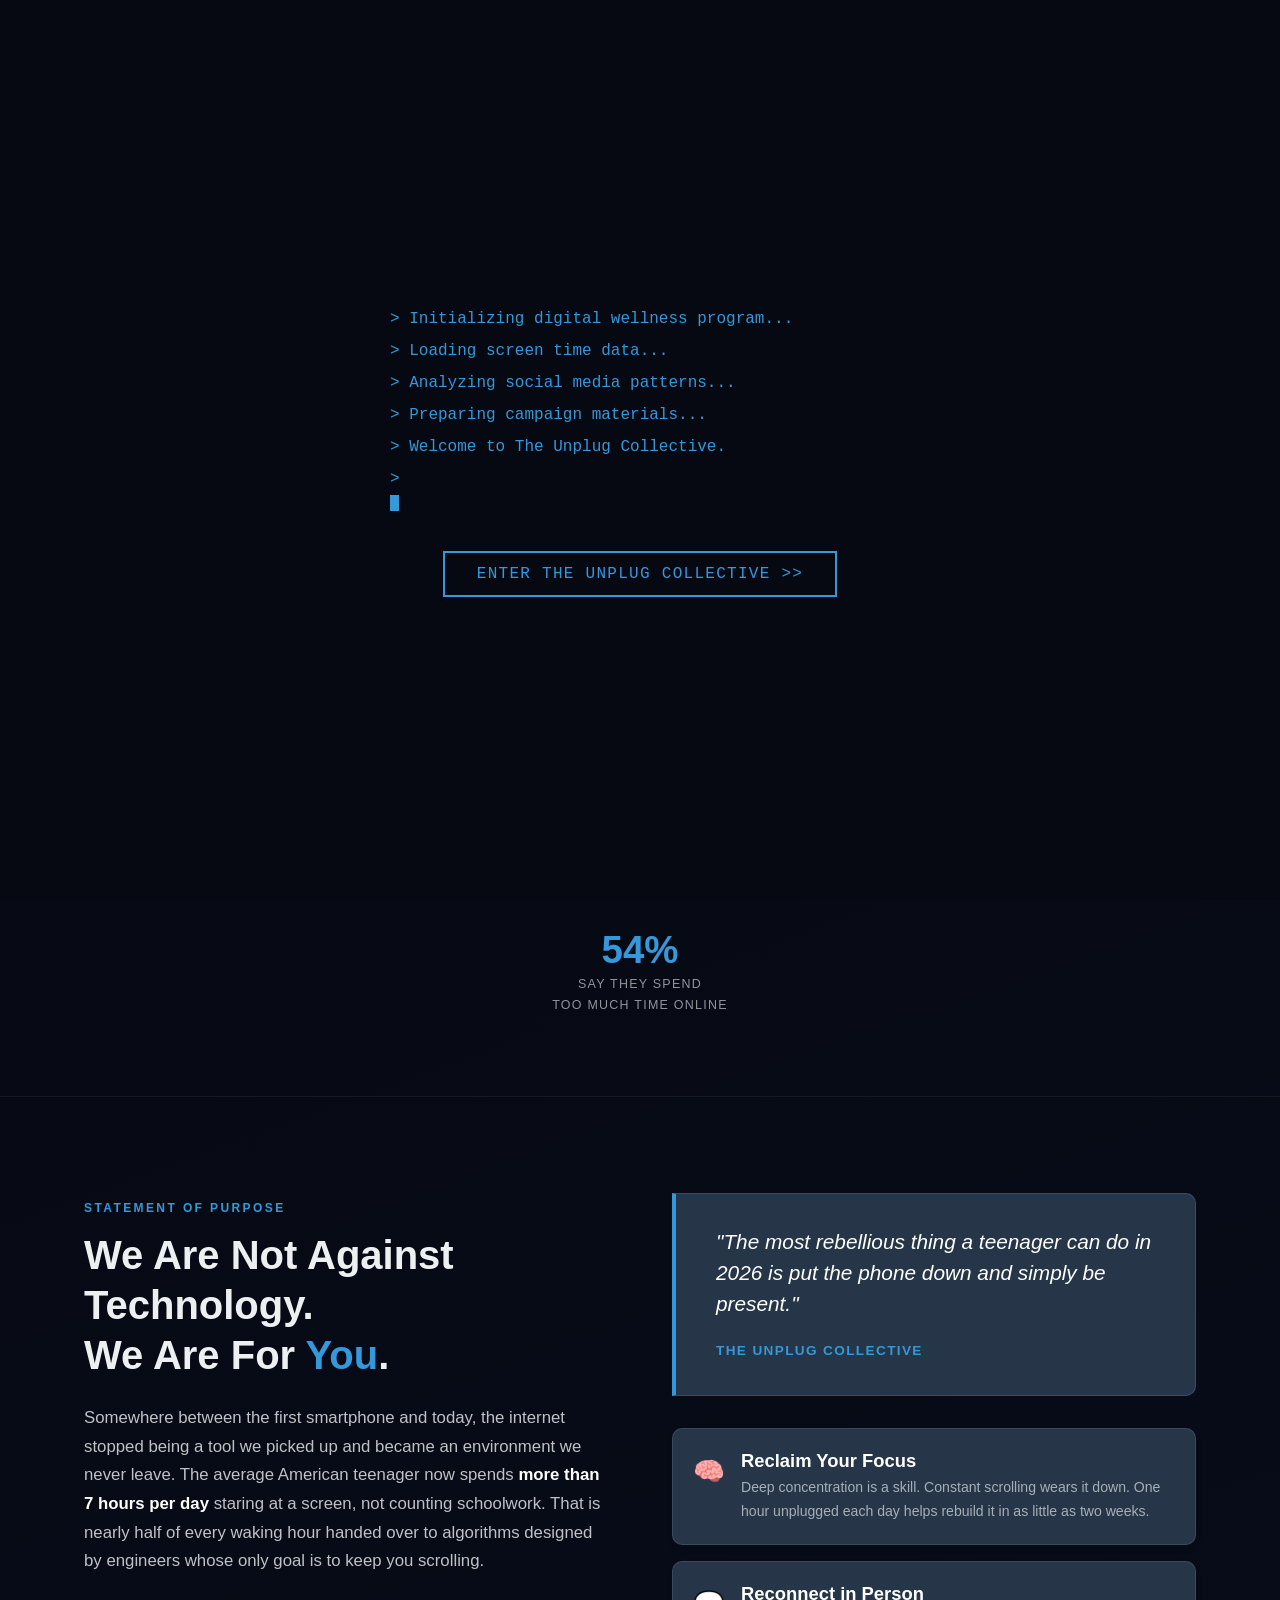
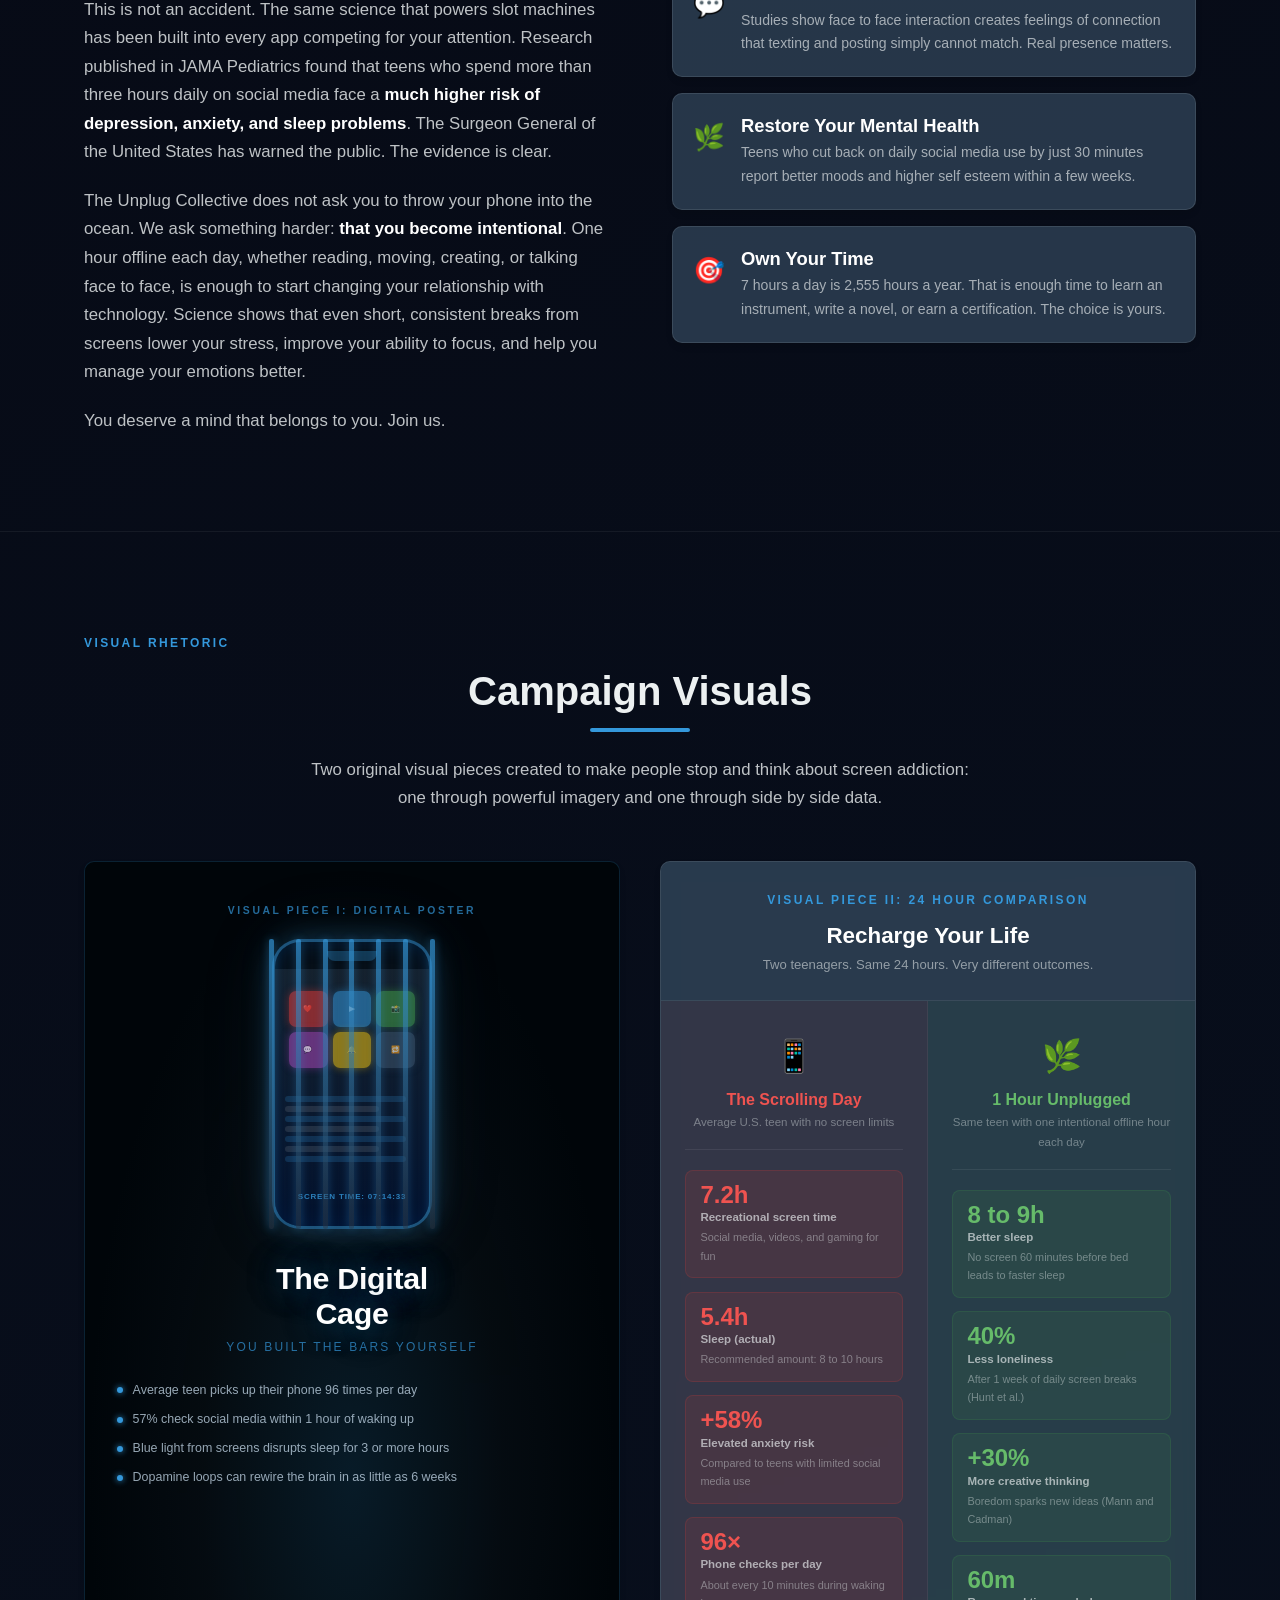
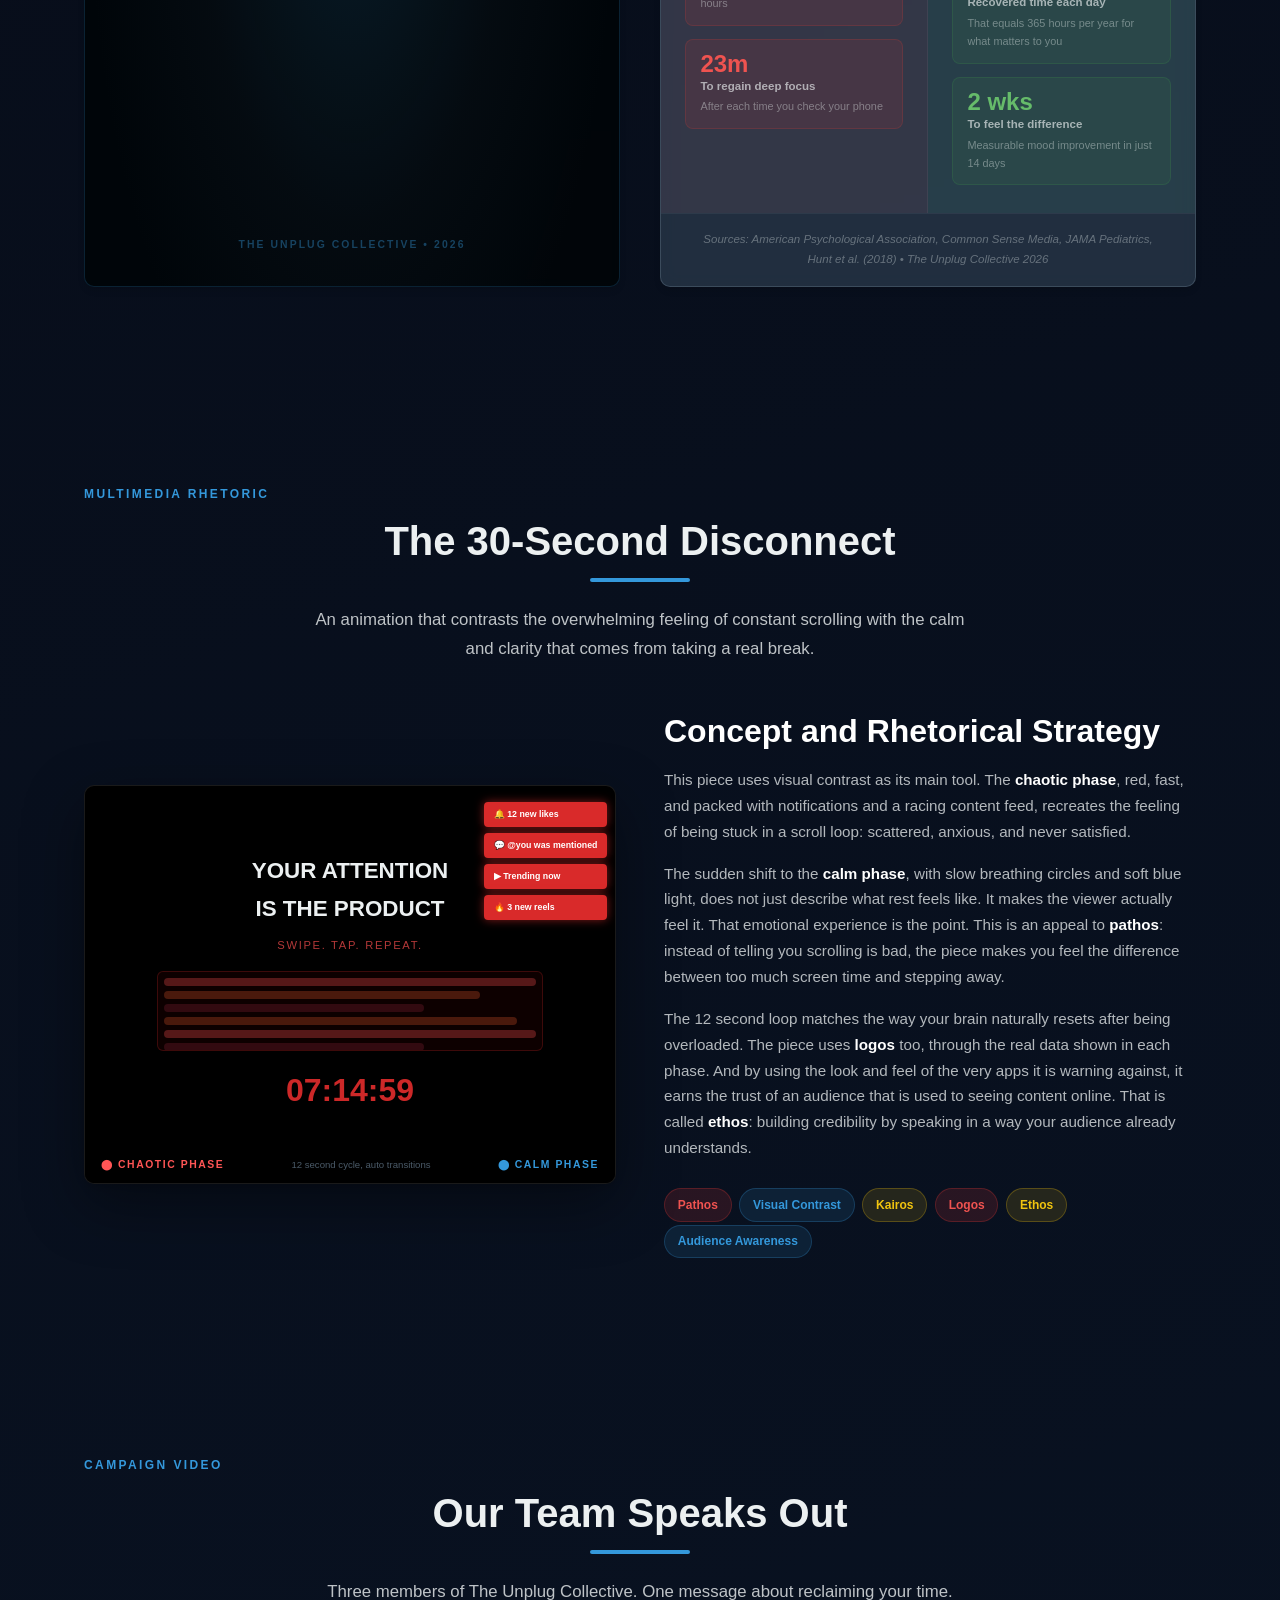
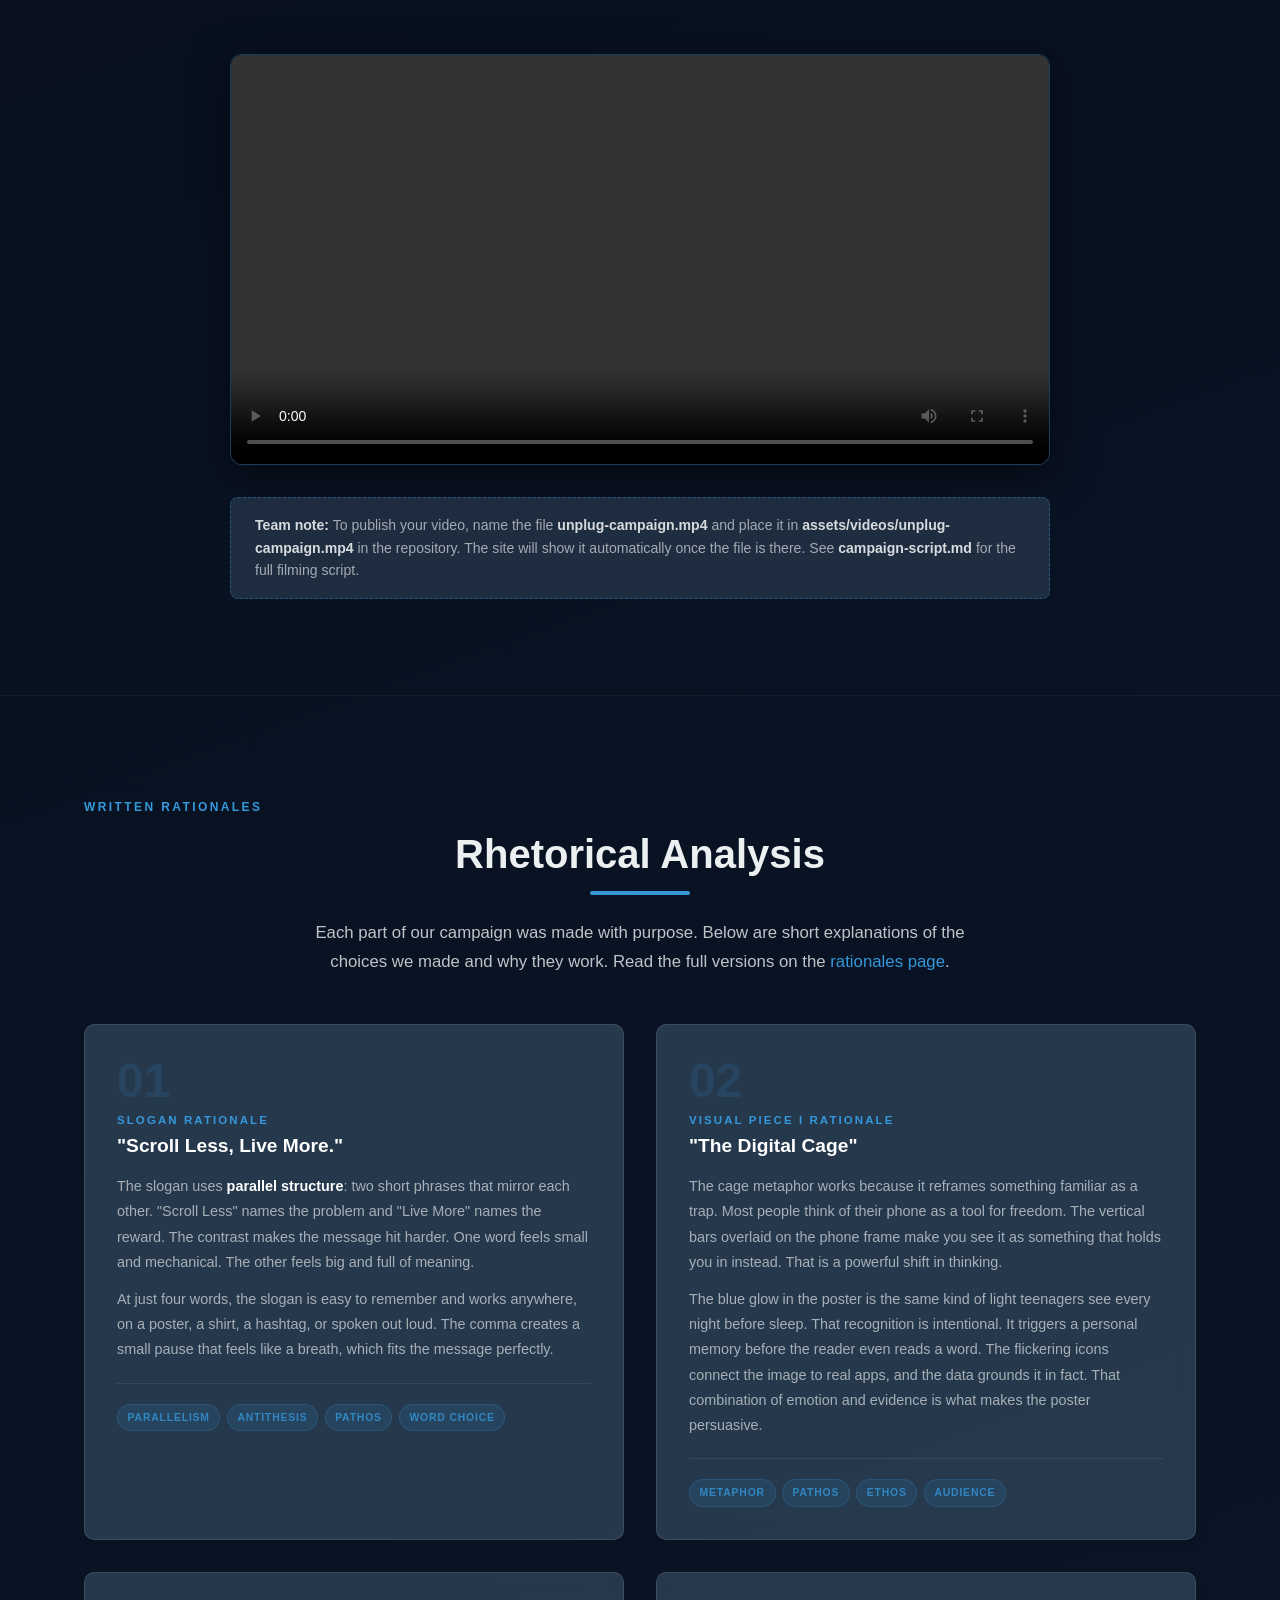
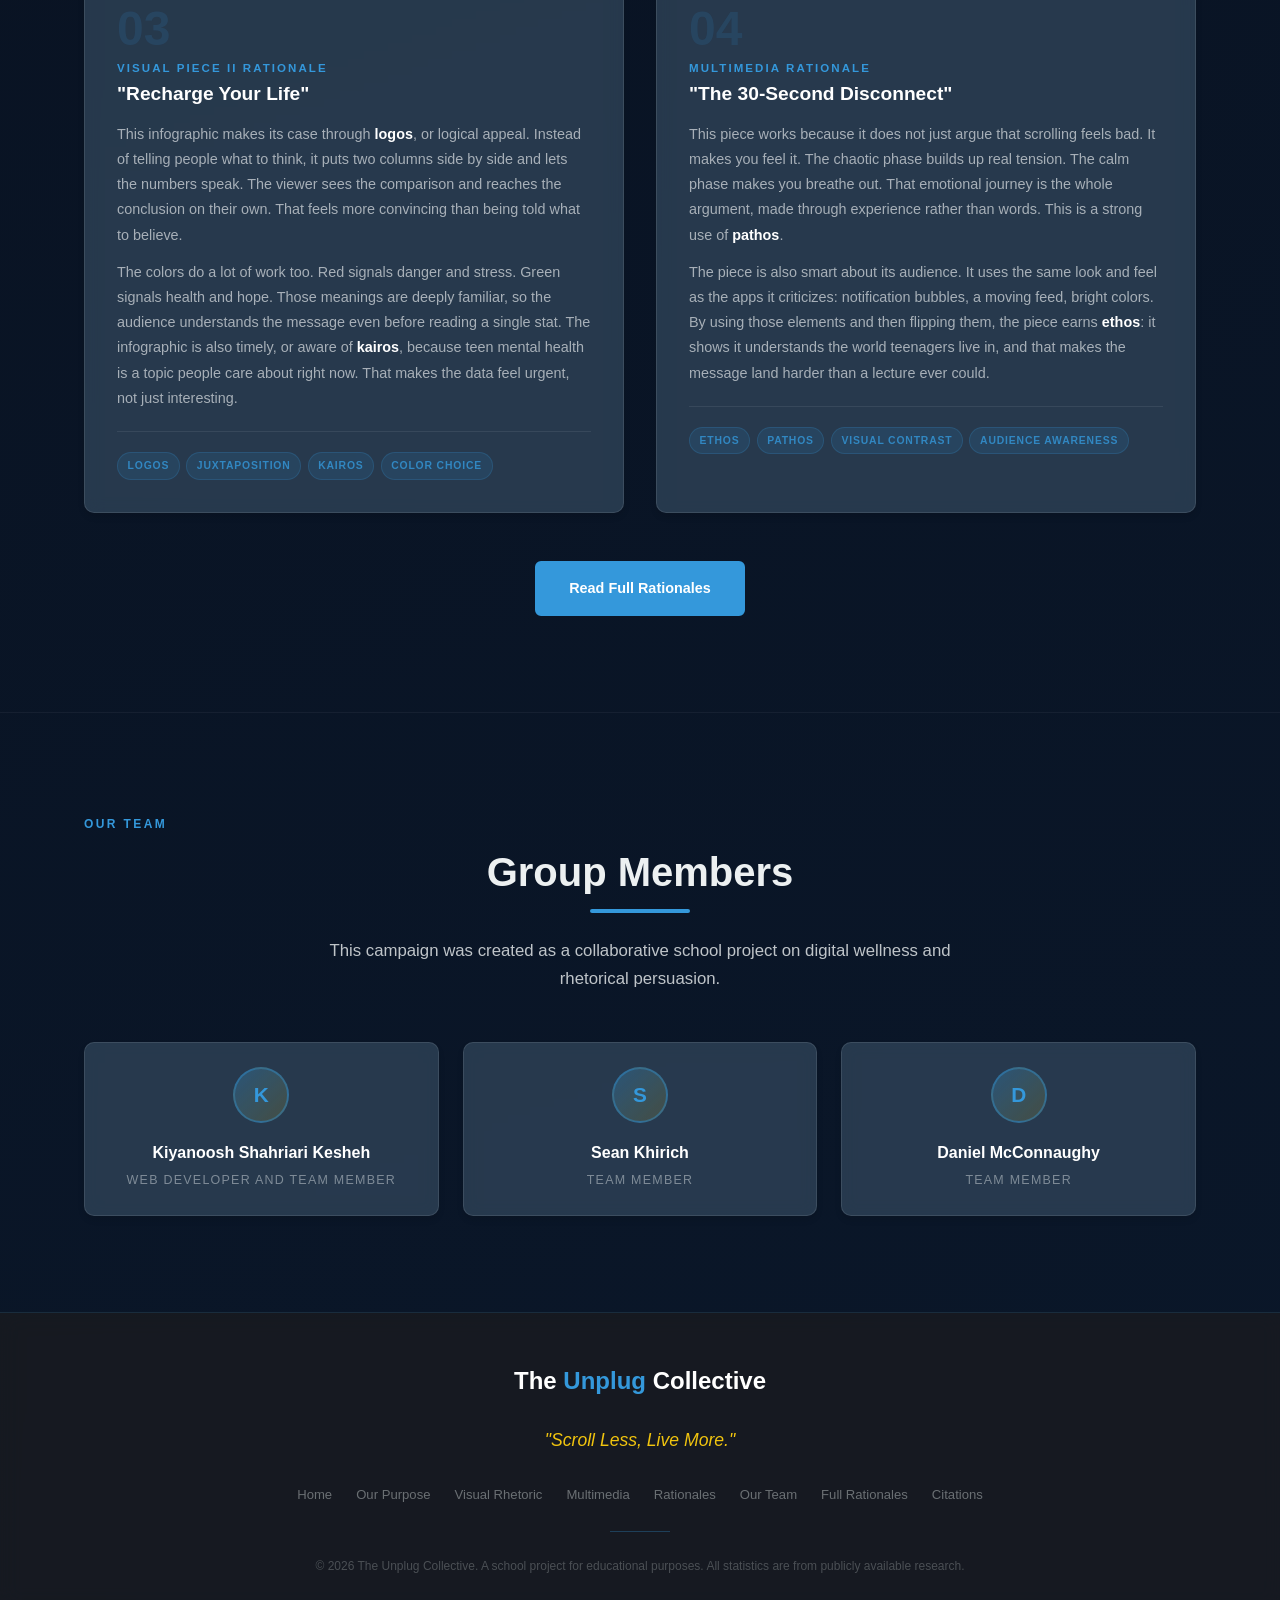
==== commit c47bf05b: "Add loading screen, campaign video section, and correct script - Remove greenshift-script.md (was fr" ====
--- a/index.html
+++ b/index.html
@@ -11,6 +11,51 @@
 </head>
 <body class="home-page">
 
+  <!-- Loading screen -->
+  <div id="uc-loader">
+    <div id="uc-loader-lines"></div>
+    <div id="uc-loader-btn-wrap">
+      <button id="uc-enter-btn">ENTER THE UNPLUG COLLECTIVE &gt;&gt;</button>
+    </div>
+  </div>
+
+  <script>
+    (function () {
+      var lines = [
+        "Initializing digital wellness program...",
+        "Loading screen time data...",
+        "Analyzing social media patterns...",
+        "Preparing campaign materials...",
+        "Welcome to The Unplug Collective."
+      ];
+      var container = document.getElementById('uc-loader-lines');
+      var btnWrap   = document.getElementById('uc-loader-btn-wrap');
+      var btn       = document.getElementById('uc-enter-btn');
+
+      lines.forEach(function (text, i) {
+        setTimeout(function () {
+          var span = document.createElement('span');
+          span.textContent = '> ' + text;
+          container.appendChild(span);
+        }, 400 + i * 600);
+      });
+
+      setTimeout(function () {
+        var cursor = document.createElement('span');
+        cursor.id = 'uc-cursor';
+        cursor.innerHTML = '> <span class="uc-blink"></span>';
+        container.appendChild(cursor);
+        btnWrap.style.display = 'block';
+      }, 400 + lines.length * 600);
+
+      btn.addEventListener('click', function () {
+        var loader = document.getElementById('uc-loader');
+        loader.style.opacity = '0';
+        setTimeout(function () { loader.style.display = 'none'; }, 600);
+      });
+    })();
+  </script>
+
   <div class="stars-container"></div>
 
   <nav class="navbar" aria-label="Main navigation">
@@ -20,6 +65,7 @@
         <li><a href="#purpose">Our Purpose</a></li>
         <li><a href="#visual-rhetoric">Visual Rhetoric</a></li>
         <li><a href="#multimedia">Multimedia</a></li>
+        <li><a href="#campaign-video">Campaign Video</a></li>
         <li><a href="#rationales">Rationales</a></li>
         <li><a href="#credits">Our Team</a></li>
         <li><a href="rationales.html">Full Rationales</a></li>
@@ -417,6 +463,36 @@
           </div>
         </div>
 
+      </div>
+    </div>
+  </section>
+
+  <section class="campaign-video" id="campaign-video">
+    <div class="container">
+      <span class="section-label fade-in">Campaign Video</span>
+      <h2 class="section-title fade-in">Our Team Speaks Out</h2>
+      <p class="section-intro fade-in">
+        Three members of The Unplug Collective. One message about reclaiming your time.
+      </p>
+
+      <div class="campaign-video-inner fade-in">
+        <div class="video-frame">
+          <video
+            controls
+            src="assets/videos/unplug-campaign.mp4"
+            aria-label="Unplug Collective campaign video"
+          >
+            Your browser does not support the video element. Please try a different browser.
+          </video>
+        </div>
+
+        <div class="video-upload-note">
+          <strong>Team note:</strong> To publish your video, name the file
+          <strong>unplug-campaign.mp4</strong> and place it in
+          <strong>assets/videos/unplug-campaign.mp4</strong> in the repository.
+          The site will show it automatically once the file is there.
+          See <strong>campaign-script.md</strong> for the full filming script.
+        </div>
       </div>
     </div>
   </section>
--- a/css/style.css
+++ b/css/style.css
@@ -1387,6 +1387,123 @@
   color: rgba(236, 240, 241, 0.9);
 }
 
+/* ── Loading screen ───────────────────────────────────────── */
+#uc-loader {
+  position: fixed;
+  top: 0; left: 0;
+  width: 100%; height: 100%;
+  background: #060812;
+  z-index: 99999;
+  display: flex;
+  flex-direction: column;
+  align-items: center;
+  justify-content: center;
+  transition: opacity 0.6s ease;
+}
+
+#uc-loader-lines {
+  font-family: 'Courier New', Courier, monospace;
+  font-size: 1rem;
+  line-height: 2;
+  color: #3498db;
+  text-align: left;
+  width: 90%;
+  max-width: 500px;
+}
+
+#uc-loader-lines span {
+  display: block;
+  opacity: 0;
+  animation: ucLineIn 0.4s ease forwards;
+}
+
+@keyframes ucLineIn {
+  from { opacity: 0; transform: translateX(-12px); }
+  to   { opacity: 1; transform: translateX(0); }
+}
+
+.uc-blink {
+  display: inline-block;
+  width: 9px;
+  height: 1em;
+  background: #3498db;
+  vertical-align: middle;
+  animation: ucBlink 0.8s step-end infinite;
+}
+
+@keyframes ucBlink {
+  0%, 100% { opacity: 1; }
+  50%       { opacity: 0; }
+}
+
+#uc-loader-btn-wrap {
+  display: none;
+  margin-top: 2.5rem;
+}
+
+#uc-enter-btn {
+  background: transparent;
+  border: 2px solid #3498db;
+  color: #3498db;
+  padding: 0.75rem 2rem;
+  font-family: 'Courier New', Courier, monospace;
+  font-size: 1rem;
+  letter-spacing: 0.08em;
+  cursor: pointer;
+  transition: background 0.25s, color 0.25s;
+}
+
+#uc-enter-btn:hover {
+  background: #3498db;
+  color: #060812;
+}
+
+/* ── Campaign Video Section ───────────────────────────────── */
+.campaign-video {
+  padding: 6rem 0;
+}
+
+.campaign-video-inner {
+  display: flex;
+  flex-direction: column;
+  align-items: center;
+  gap: 2rem;
+  margin-top: 2.5rem;
+}
+
+.video-frame {
+  width: 100%;
+  max-width: 820px;
+  background: rgba(11, 26, 46, 0.8);
+  border: 1px solid rgba(52, 152, 219, 0.3);
+  border-radius: 12px;
+  overflow: hidden;
+  box-shadow: 0 8px 40px rgba(0, 0, 0, 0.5);
+}
+
+.video-frame video {
+  width: 100%;
+  display: block;
+  min-height: 200px;
+  background: #060812;
+}
+
+.video-upload-note {
+  max-width: 820px;
+  width: 100%;
+  background: rgba(52, 73, 94, 0.5);
+  border: 1px dashed rgba(52, 152, 219, 0.4);
+  border-radius: 8px;
+  padding: 1rem 1.5rem;
+  font-size: 0.88rem;
+  color: rgba(236, 240, 241, 0.65);
+  line-height: 1.6;
+}
+
+.video-upload-note strong {
+  color: rgba(236, 240, 241, 0.9);
+}
+
 @media (max-width: 480px) {
   .hero-cta { flex-direction: column; }
   .btn      { justify-content: center; }
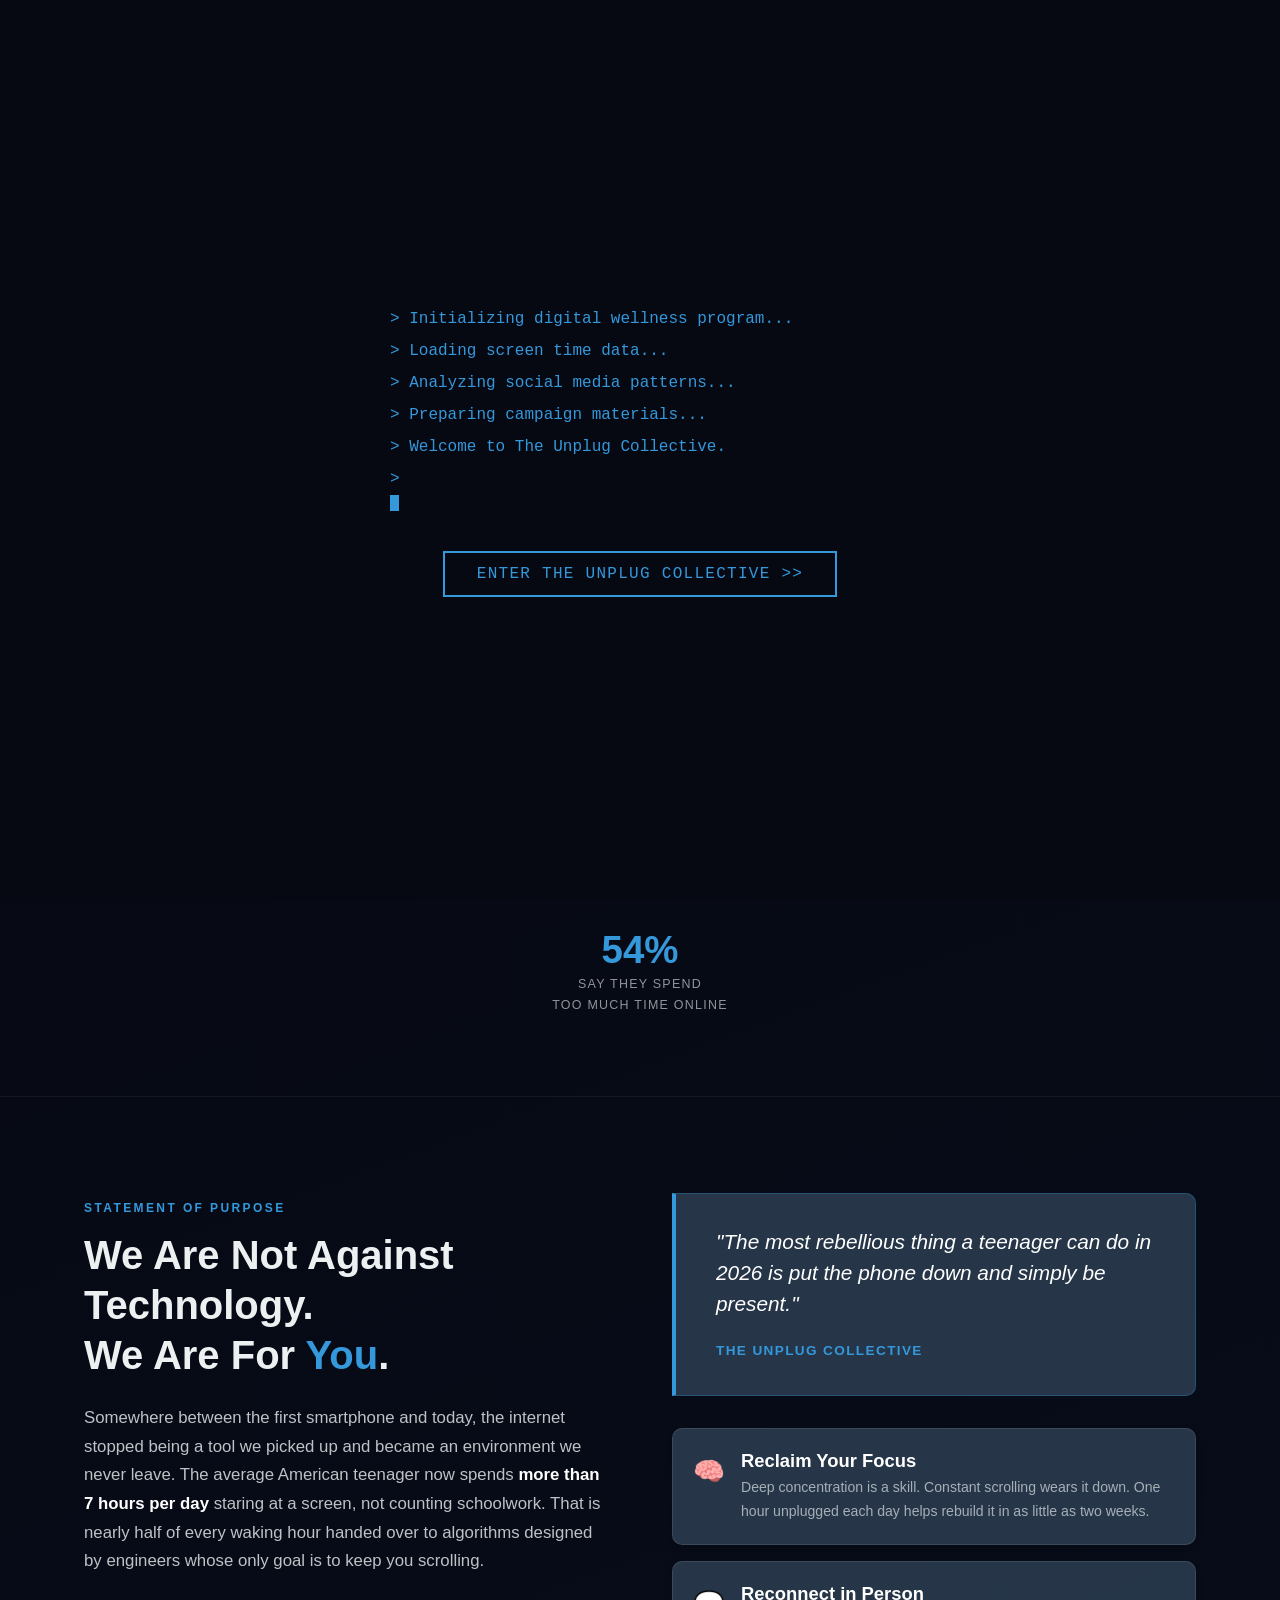
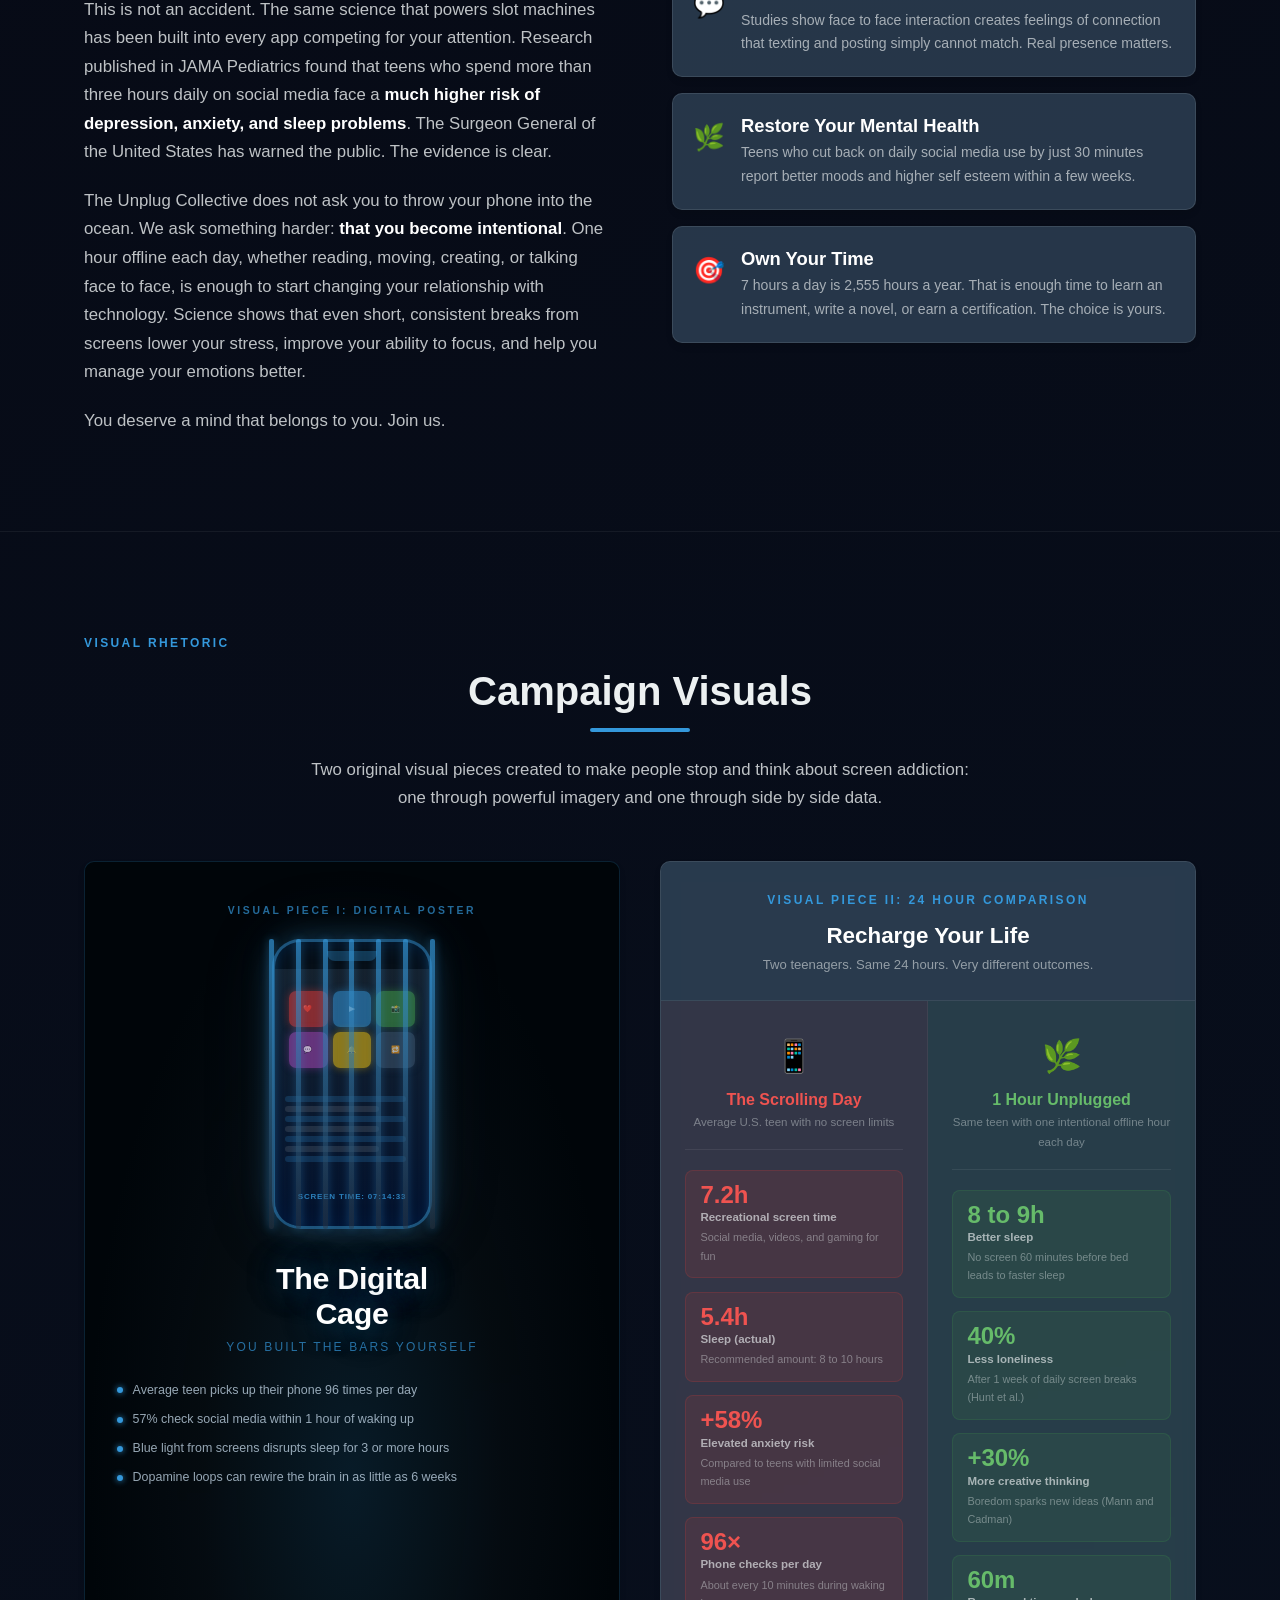
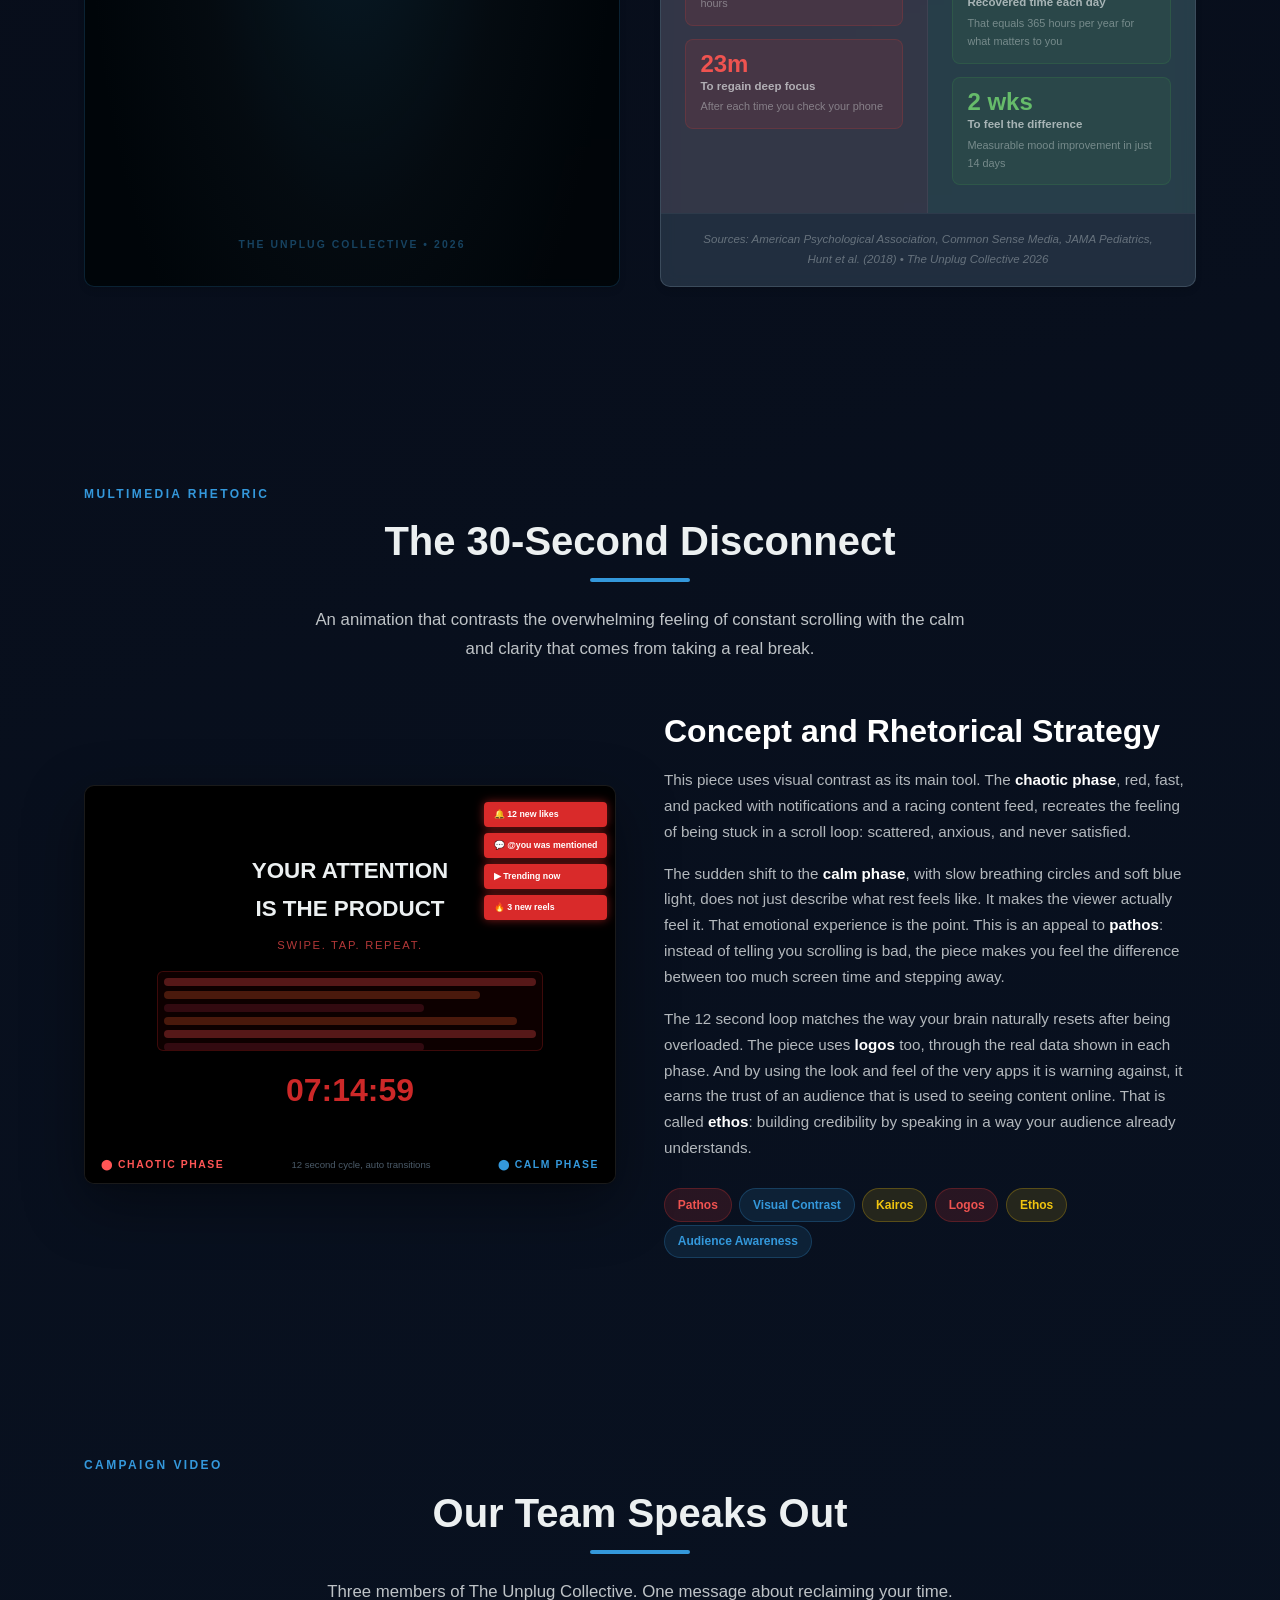
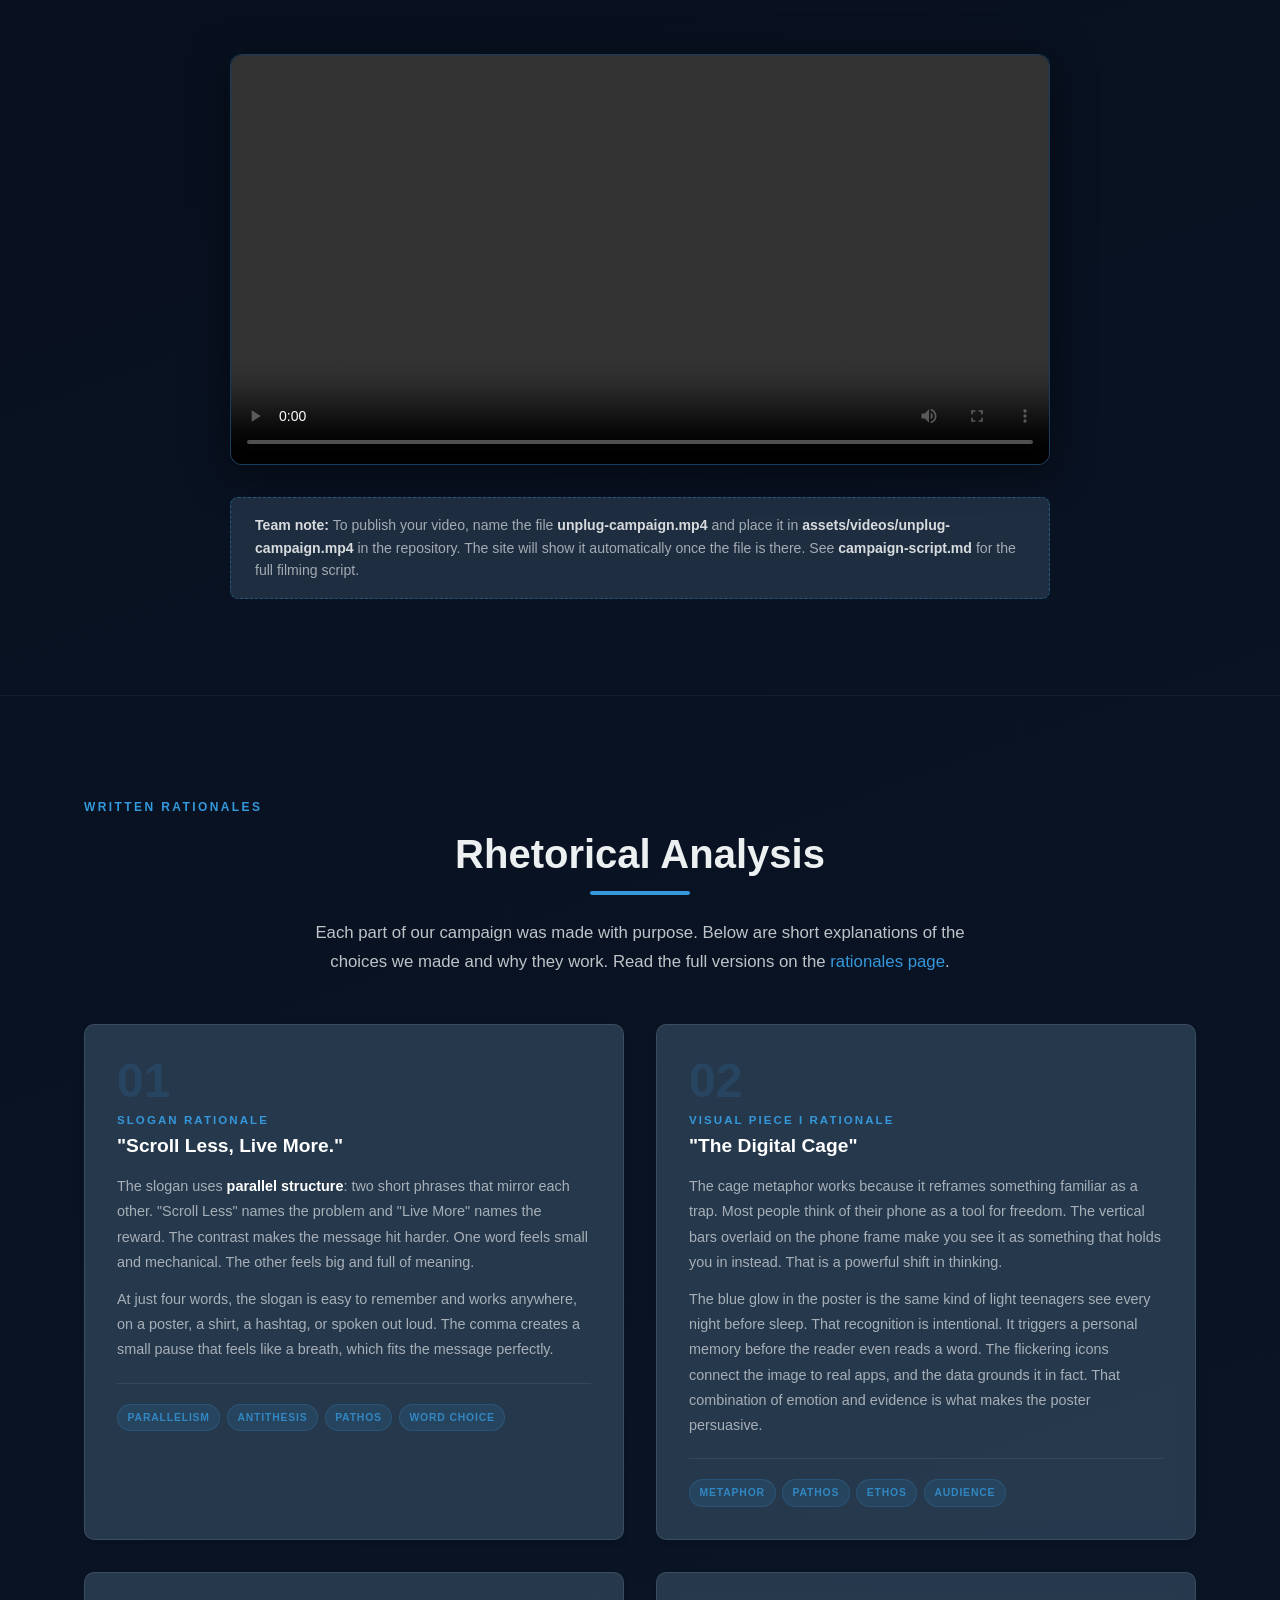
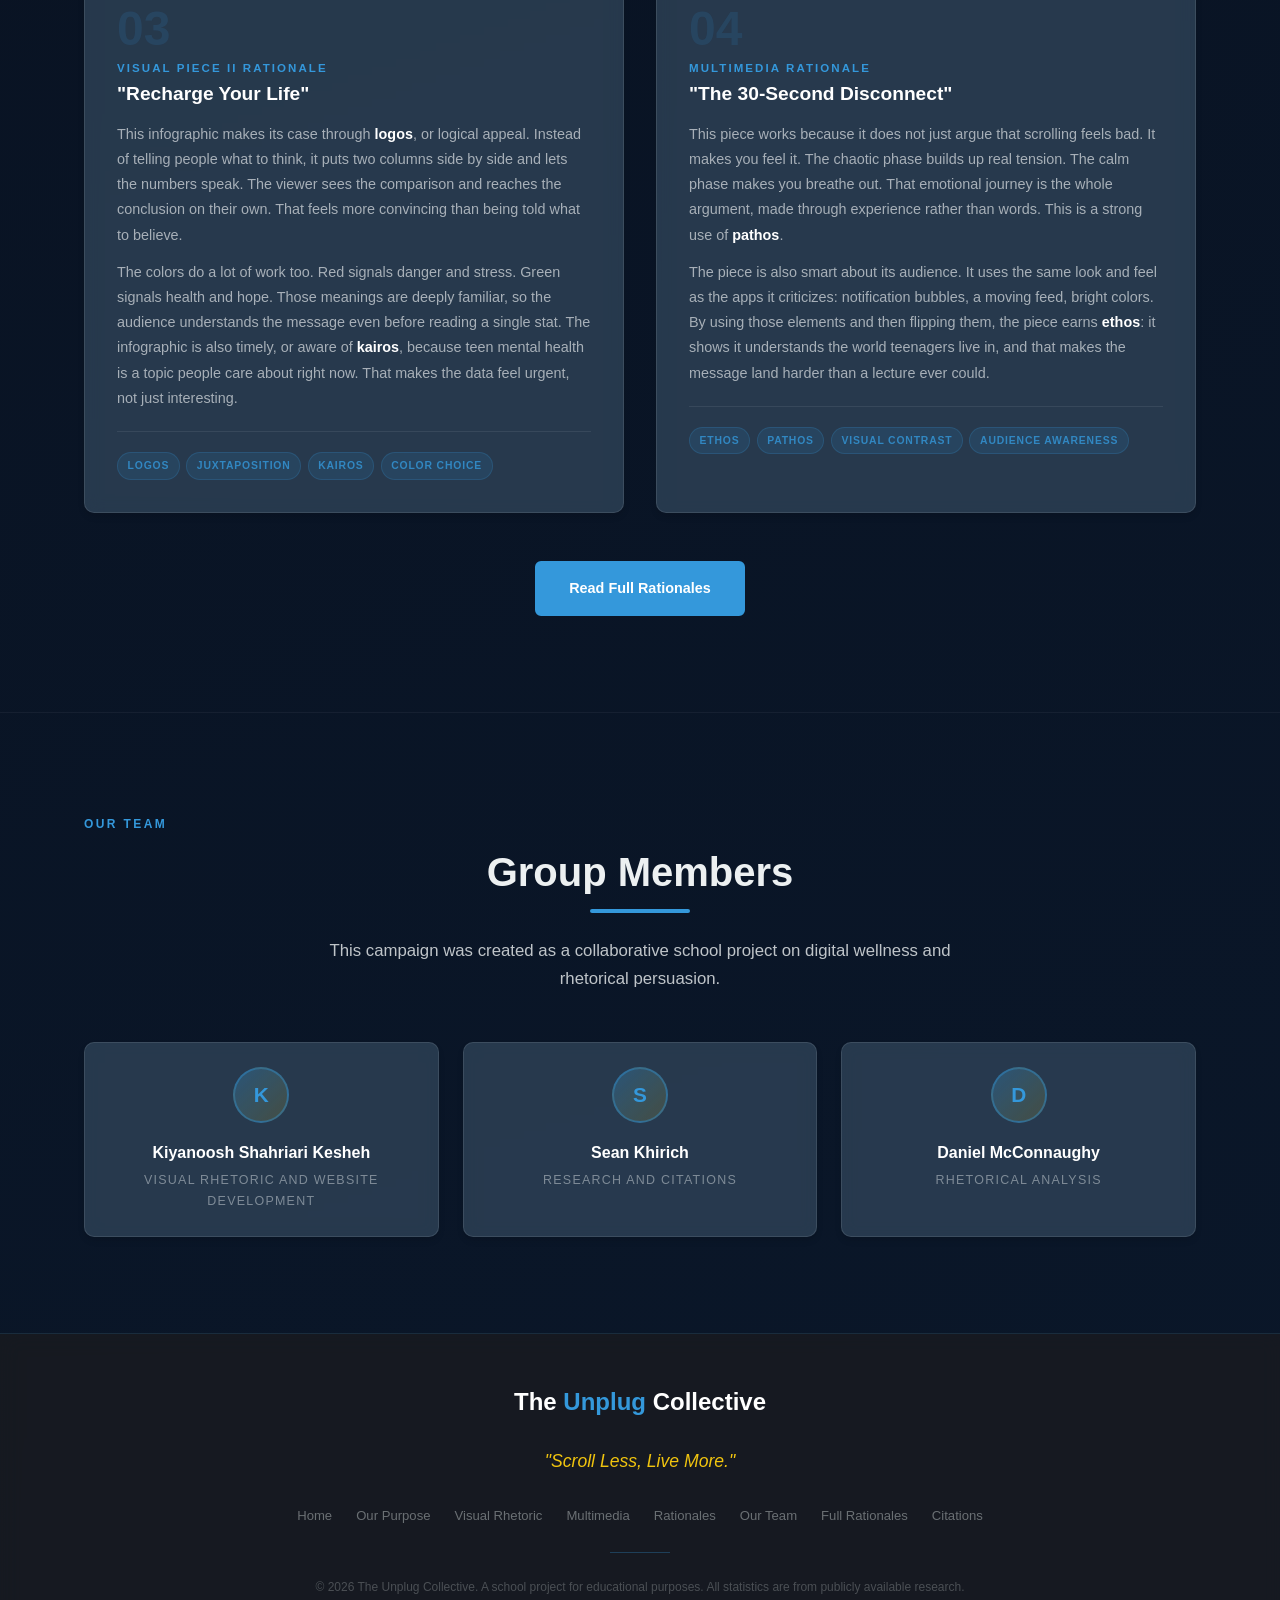
==== commit 3299201a: "Update team roles to match actual contributions - Kiyanoosh: Visual Rhetoric and Website Development" ====
--- a/index.html
+++ b/index.html
@@ -628,17 +628,17 @@
         <div class="credit-card fade-in">
           <div class="credit-avatar">K</div>
           <div class="credit-name">Kiyanoosh Shahriari Kesheh</div>
-          <div class="credit-role">Web Developer and Team Member</div>
+          <div class="credit-role">Visual Rhetoric and Website Development</div>
         </div>
         <div class="credit-card fade-in delay-1">
           <div class="credit-avatar">S</div>
           <div class="credit-name">Sean Khirich</div>
-          <div class="credit-role">Team Member</div>
+          <div class="credit-role">Research and Citations</div>
         </div>
         <div class="credit-card fade-in delay-2">
           <div class="credit-avatar">D</div>
           <div class="credit-name">Daniel McConnaughy</div>
-          <div class="credit-role">Team Member</div>
+          <div class="credit-role">Rhetorical Analysis</div>
         </div>
       </div>
 
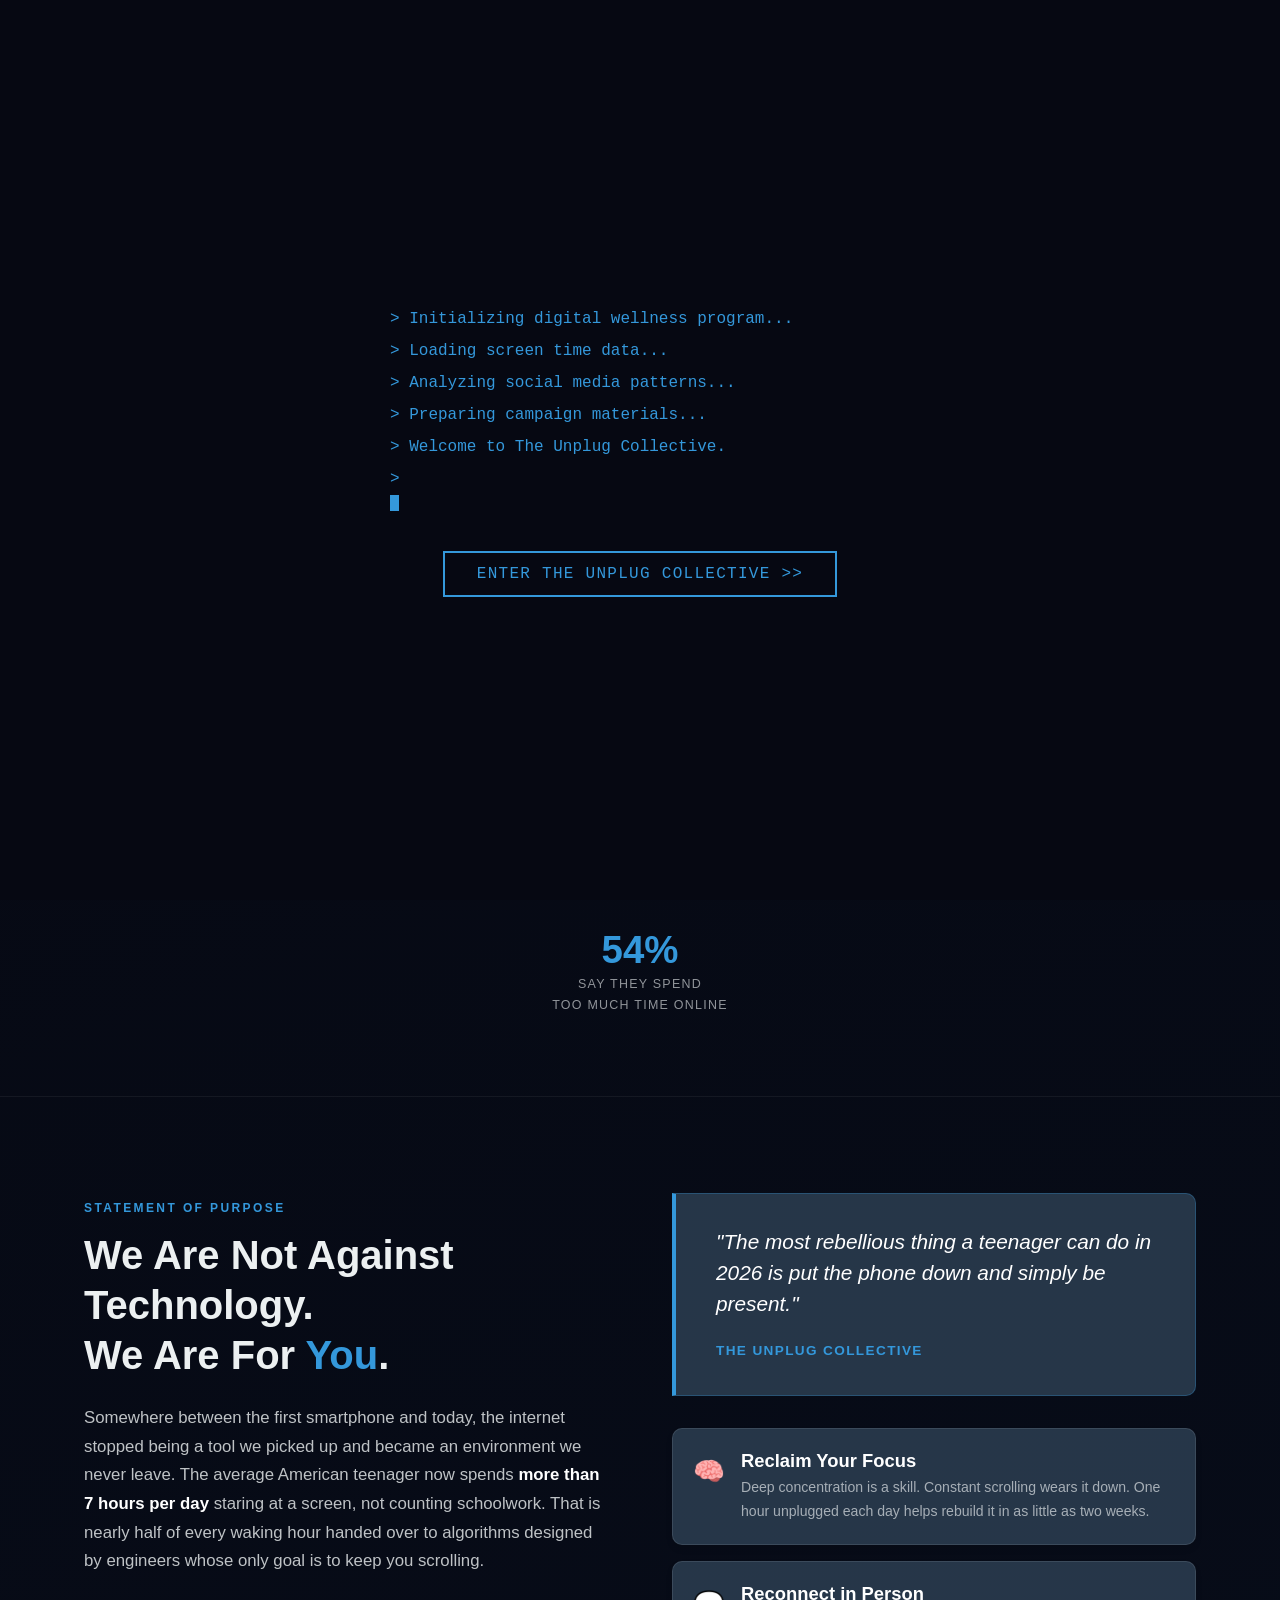
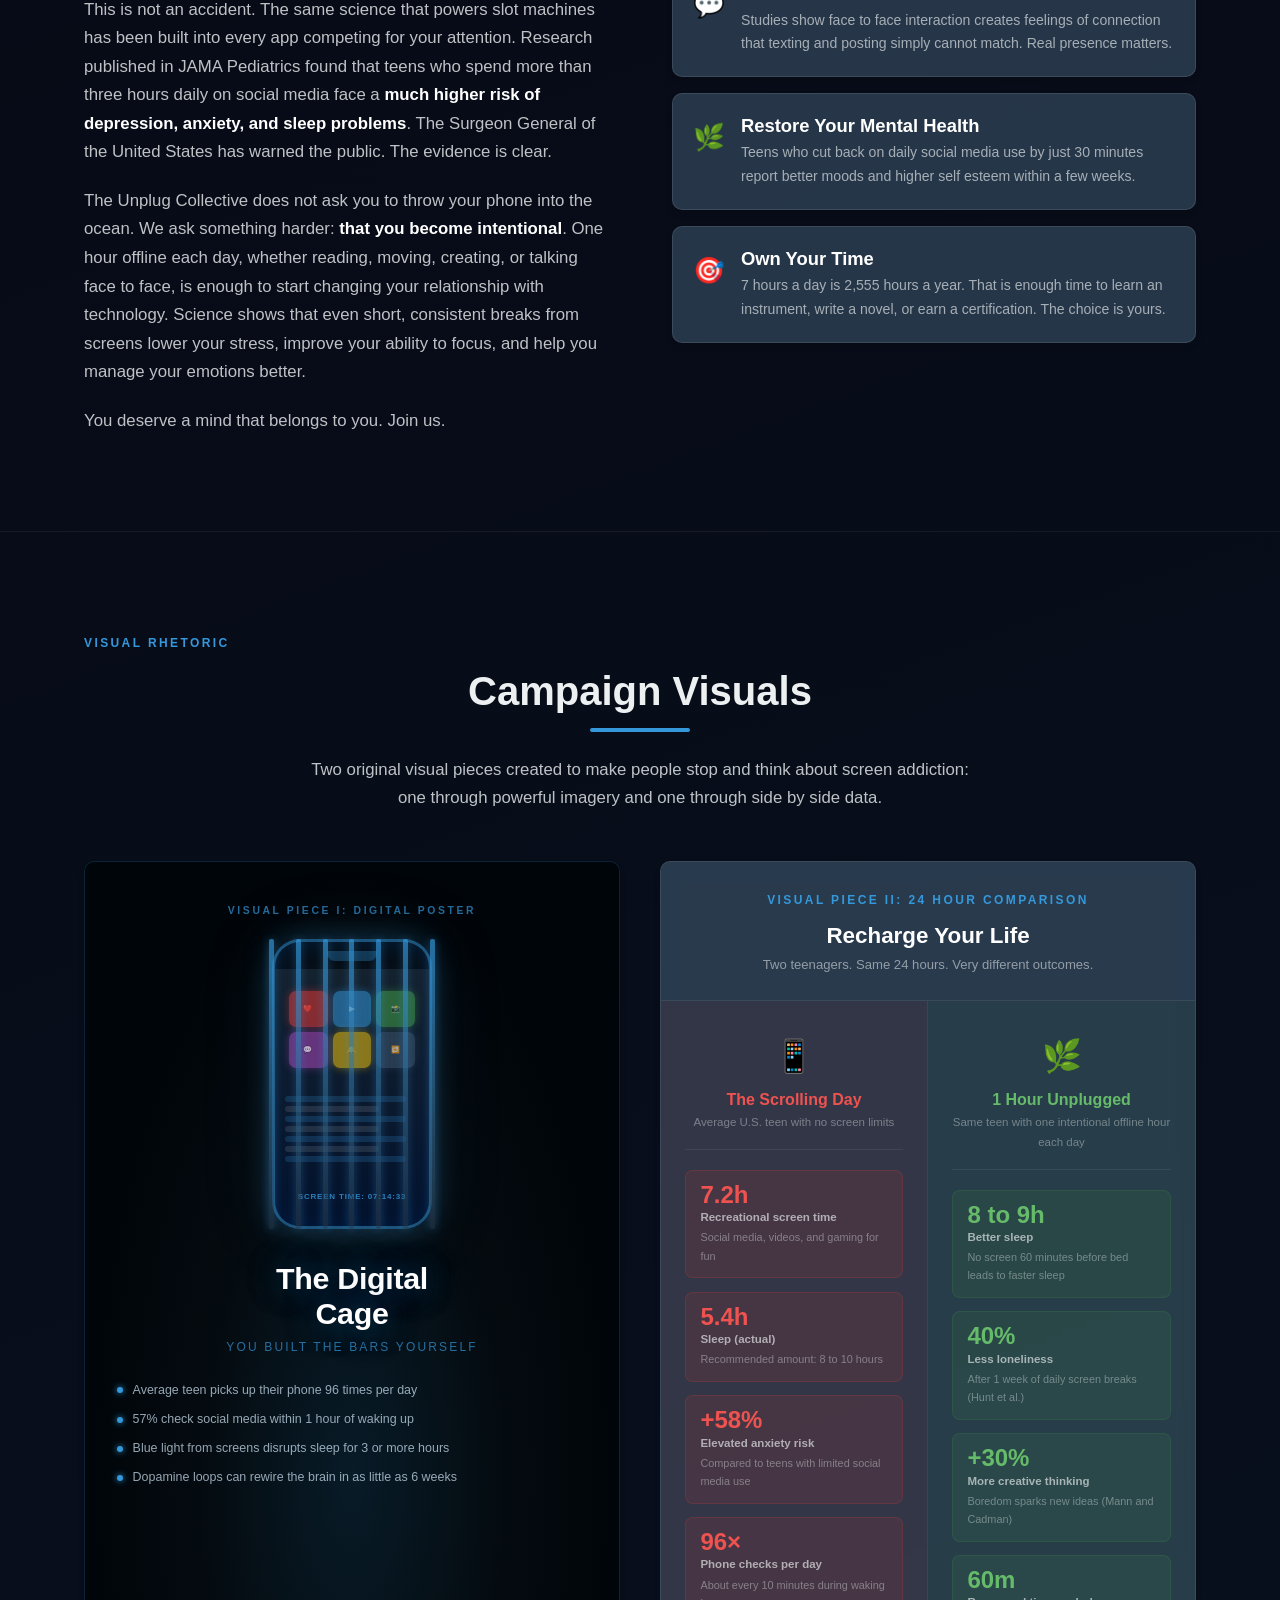
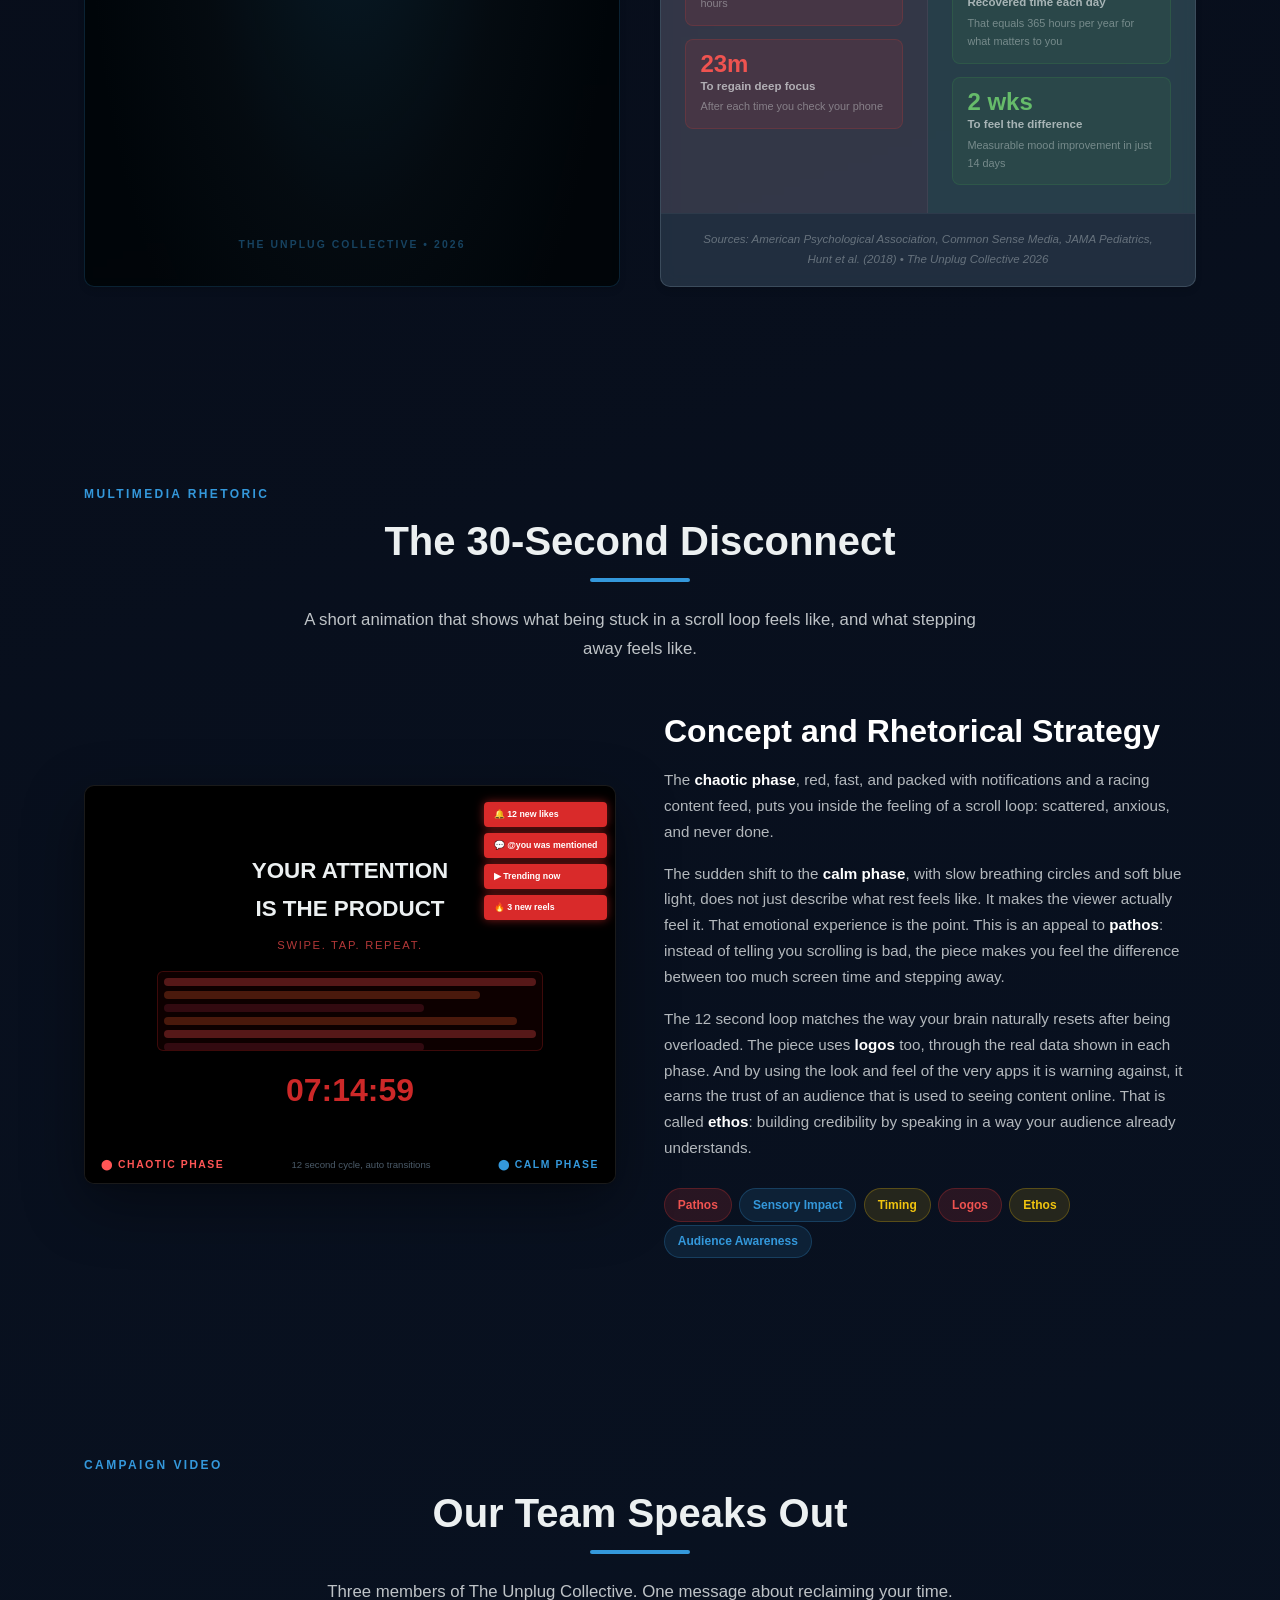
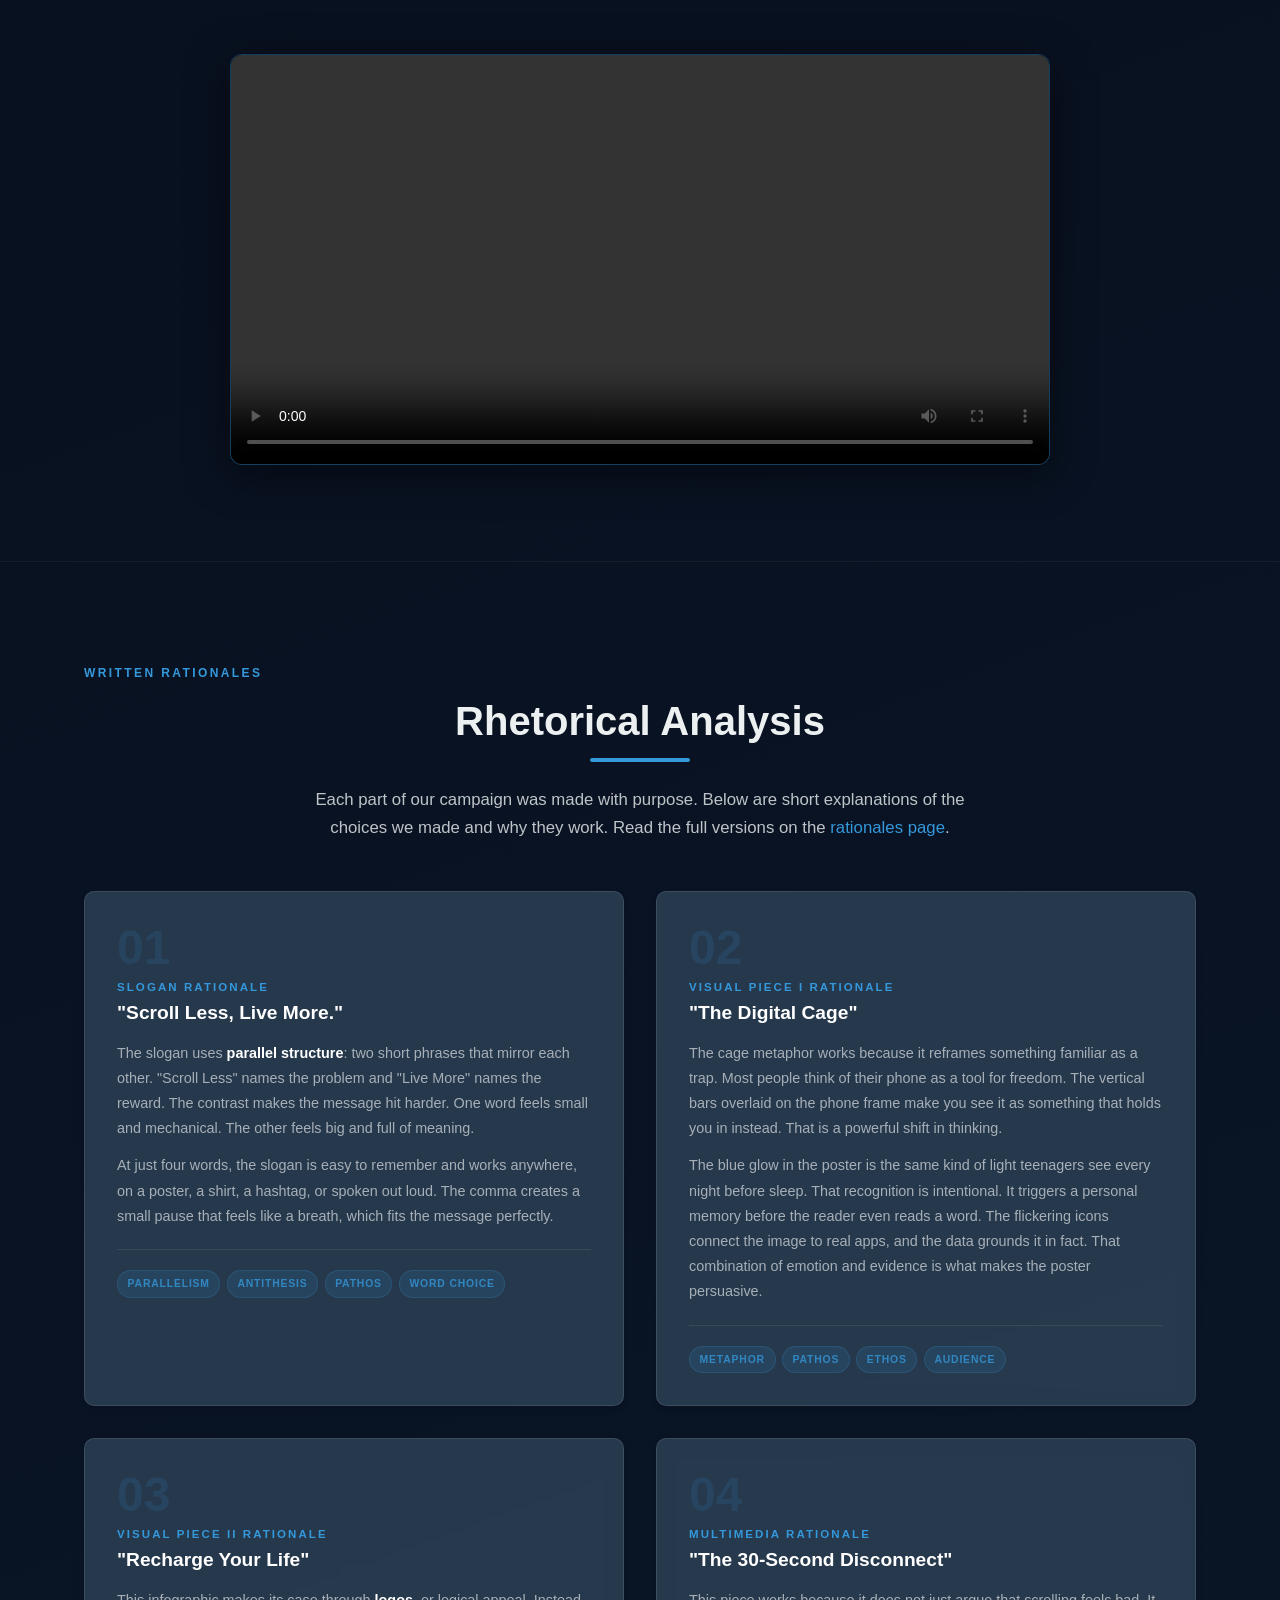
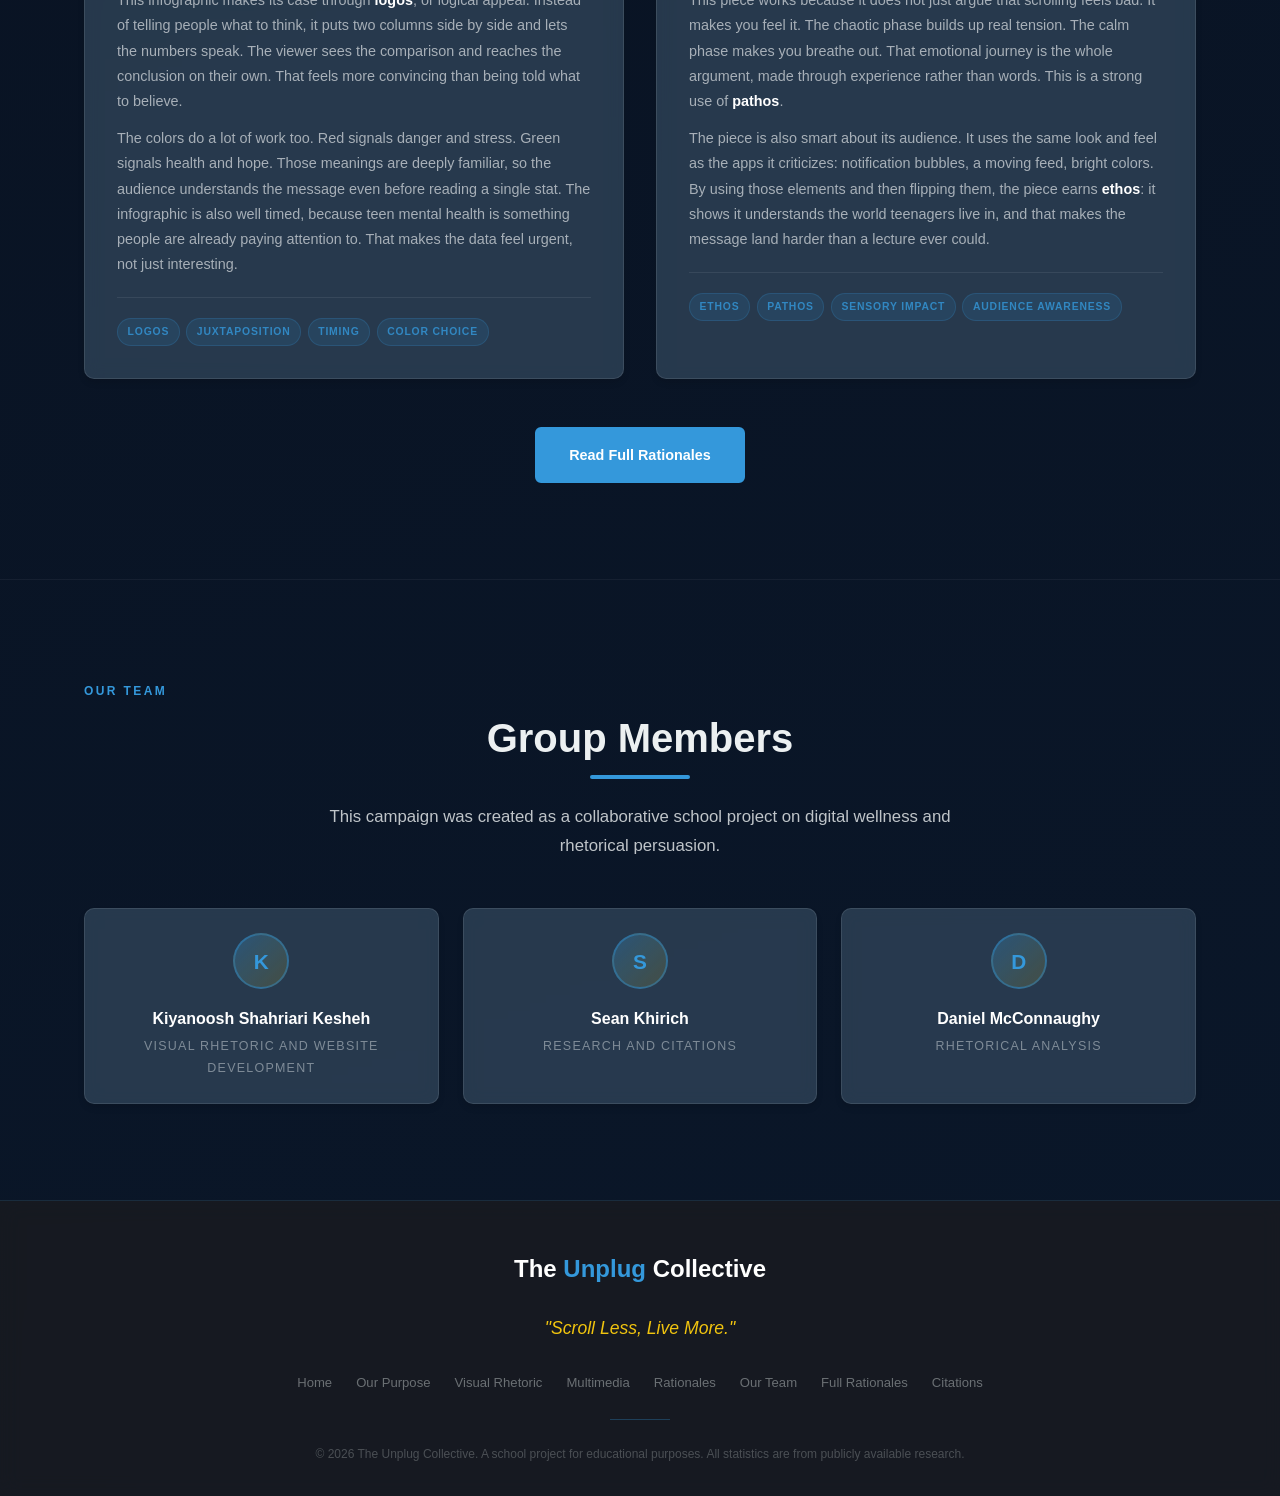
==== commit f0ca6e7e: "Revise rationales copy and remove team-facing content - Change rationales.html header to "expanded l" ====
--- a/index.html
+++ b/index.html
@@ -362,8 +362,8 @@
       <span class="section-label fade-in">Multimedia Rhetoric</span>
       <h2 class="section-title fade-in">The 30-Second Disconnect</h2>
       <p class="section-intro fade-in">
-        An animation that contrasts the overwhelming feeling of constant scrolling
-        with the calm and clarity that comes from taking a real break.
+        A short animation that shows what being stuck in a scroll loop feels like,
+        and what stepping away feels like.
       </p>
 
       <div class="multimedia-inner">
@@ -434,9 +434,9 @@
         <div class="multimedia-description fade-in delay-2">
           <h3>Concept and Rhetorical Strategy</h3>
           <p>
-            This piece uses visual contrast as its main tool. The <strong>chaotic phase</strong>,
-            red, fast, and packed with notifications and a racing content feed, recreates the
-            feeling of being stuck in a scroll loop: scattered, anxious, and never satisfied.
+            The <strong>chaotic phase</strong>, red, fast, and packed with notifications
+            and a racing content feed, puts you inside the feeling of a scroll loop:
+            scattered, anxious, and never done.
           </p>
           <p>
             The sudden shift to the <strong>calm phase</strong>, with slow breathing circles and
@@ -455,8 +455,8 @@
 
           <div style="margin-top:1.5rem;">
             <span class="concept-pill pill-red">Pathos</span>
-            <span class="concept-pill pill-teal">Visual Contrast</span>
-            <span class="concept-pill pill-gold">Kairos</span>
+            <span class="concept-pill pill-teal">Sensory Impact</span>
+            <span class="concept-pill pill-gold">Timing</span>
             <span class="concept-pill pill-red">Logos</span>
             <span class="concept-pill pill-gold">Ethos</span>
             <span class="concept-pill pill-teal">Audience Awareness</span>
@@ -486,13 +486,6 @@
           </video>
         </div>
 
-        <div class="video-upload-note">
-          <strong>Team note:</strong> To publish your video, name the file
-          <strong>unplug-campaign.mp4</strong> and place it in
-          <strong>assets/videos/unplug-campaign.mp4</strong> in the repository.
-          The site will show it automatically once the file is there.
-          See <strong>campaign-script.md</strong> for the full filming script.
-        </div>
       </div>
     </div>
   </section>
@@ -571,13 +564,13 @@
             The colors do a lot of work too. Red signals danger and stress.
             Green signals health and hope. Those meanings are deeply familiar,
             so the audience understands the message even before reading a single stat.
-            The infographic is also timely, or aware of <strong>kairos</strong>, because teen mental health
-            is a topic people care about right now. That makes the data feel urgent, not just interesting.
+            The infographic is also well timed, because teen mental health
+            is something people are already paying attention to. That makes the data feel urgent, not just interesting.
           </p>
           <div class="rationale-tags">
             <span class="rtag">Logos</span>
             <span class="rtag">Juxtaposition</span>
-            <span class="rtag">Kairos</span>
+            <span class="rtag">Timing</span>
             <span class="rtag">Color Choice</span>
           </div>
         </div>
@@ -602,7 +595,7 @@
           <div class="rationale-tags">
             <span class="rtag">Ethos</span>
             <span class="rtag">Pathos</span>
-            <span class="rtag">Visual Contrast</span>
+            <span class="rtag">Sensory Impact</span>
             <span class="rtag">Audience Awareness</span>
           </div>
         </div>
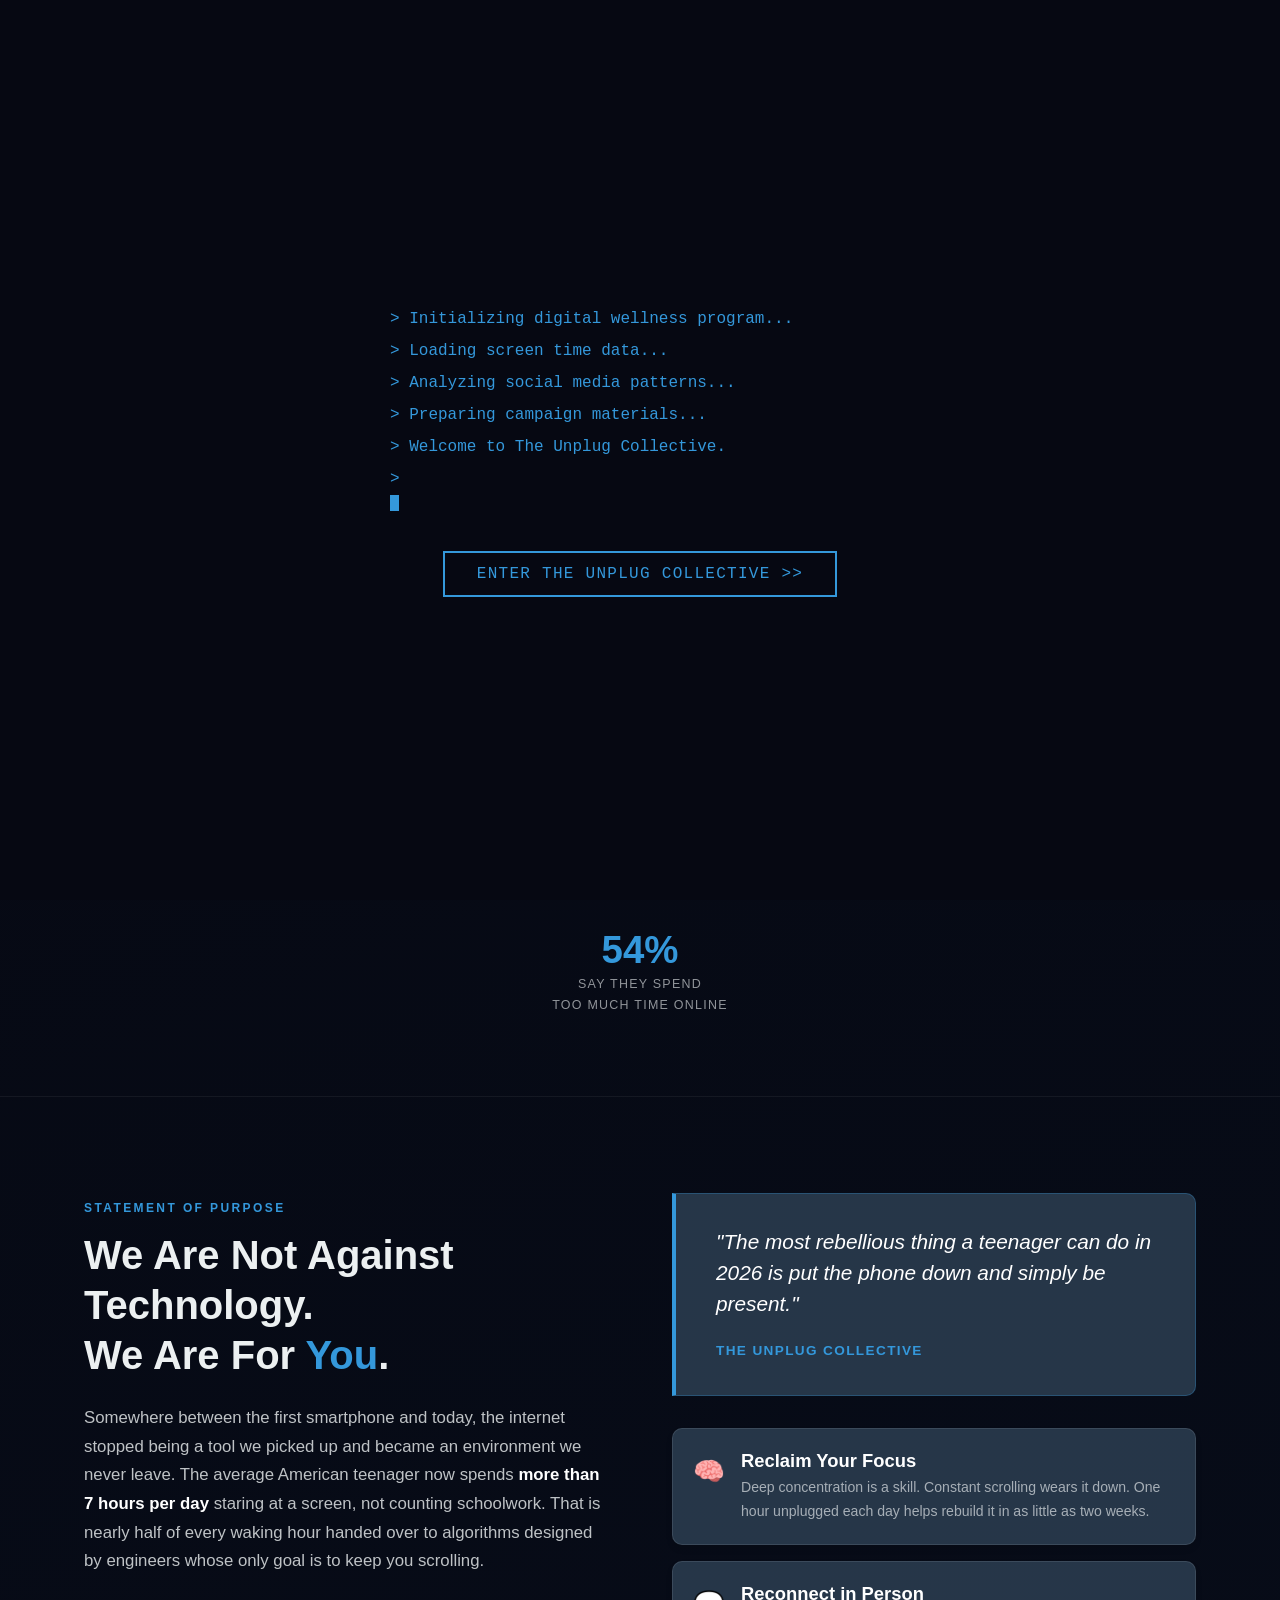
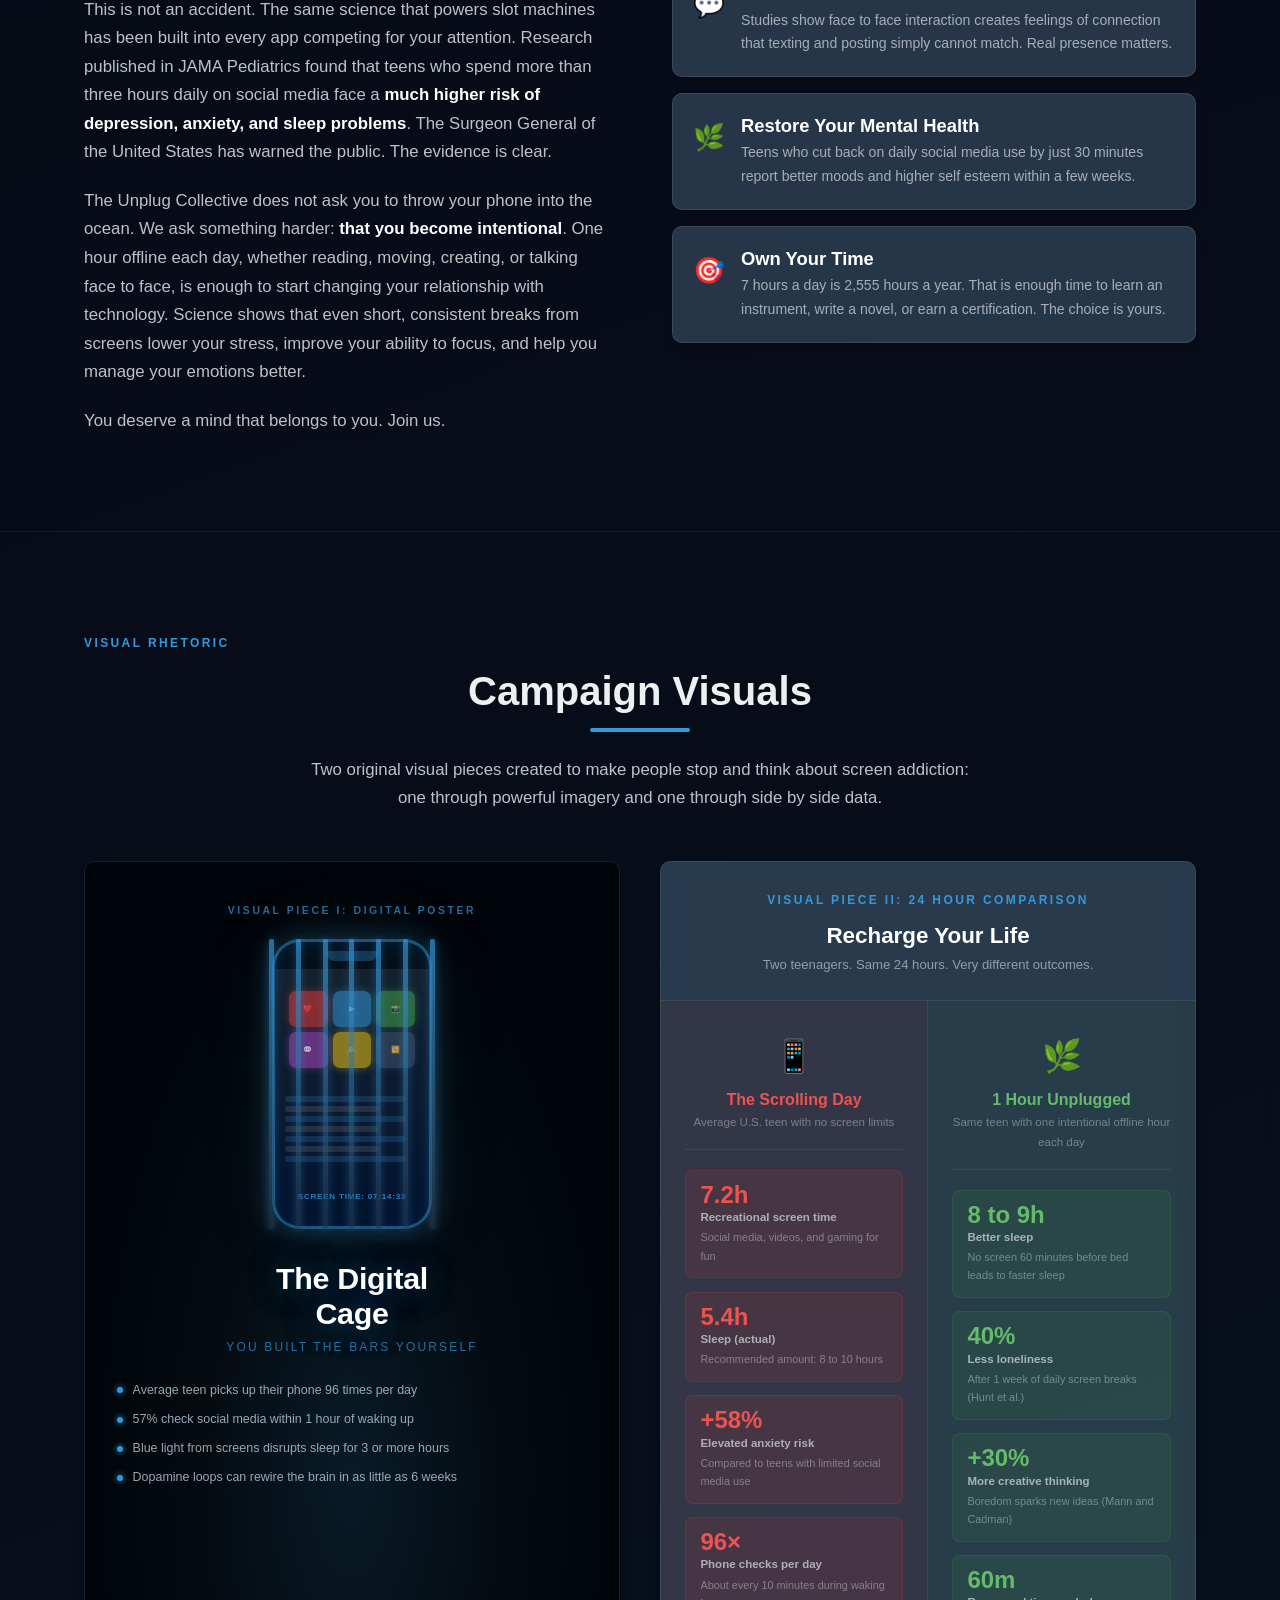
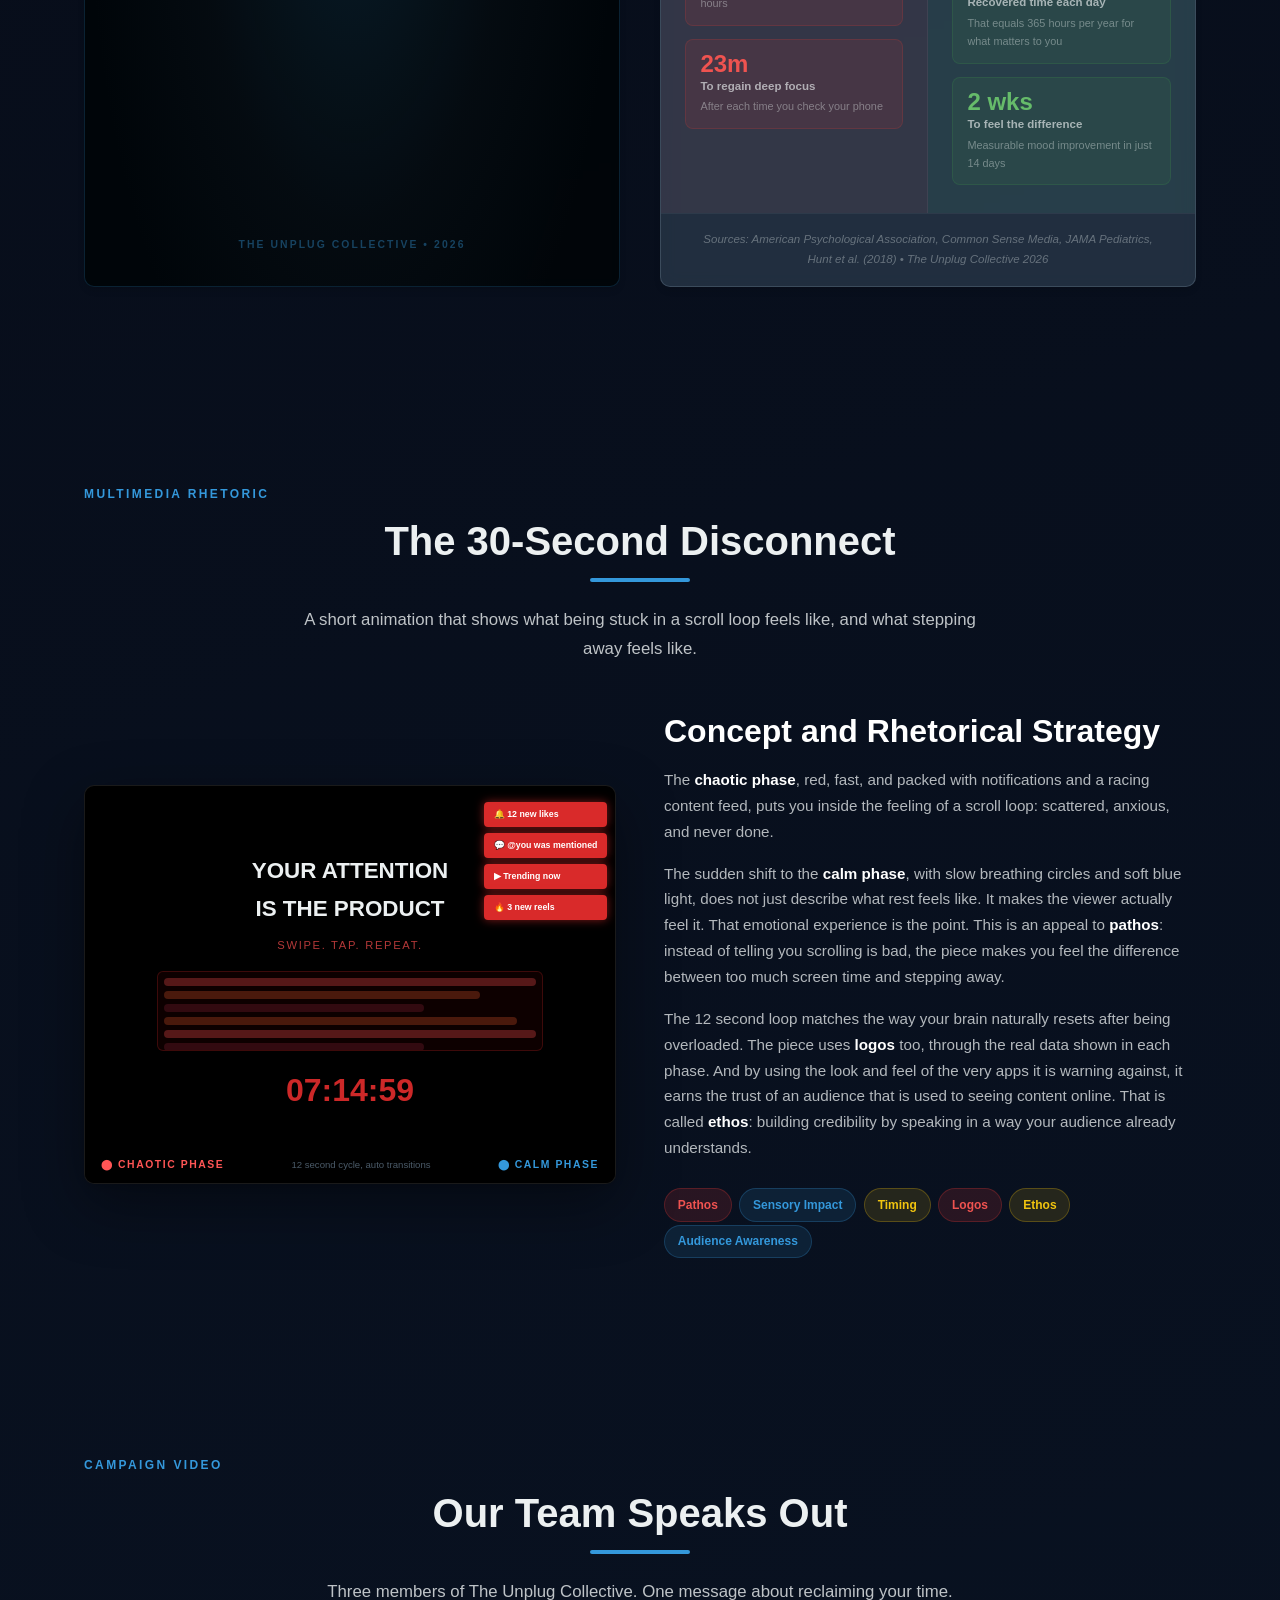
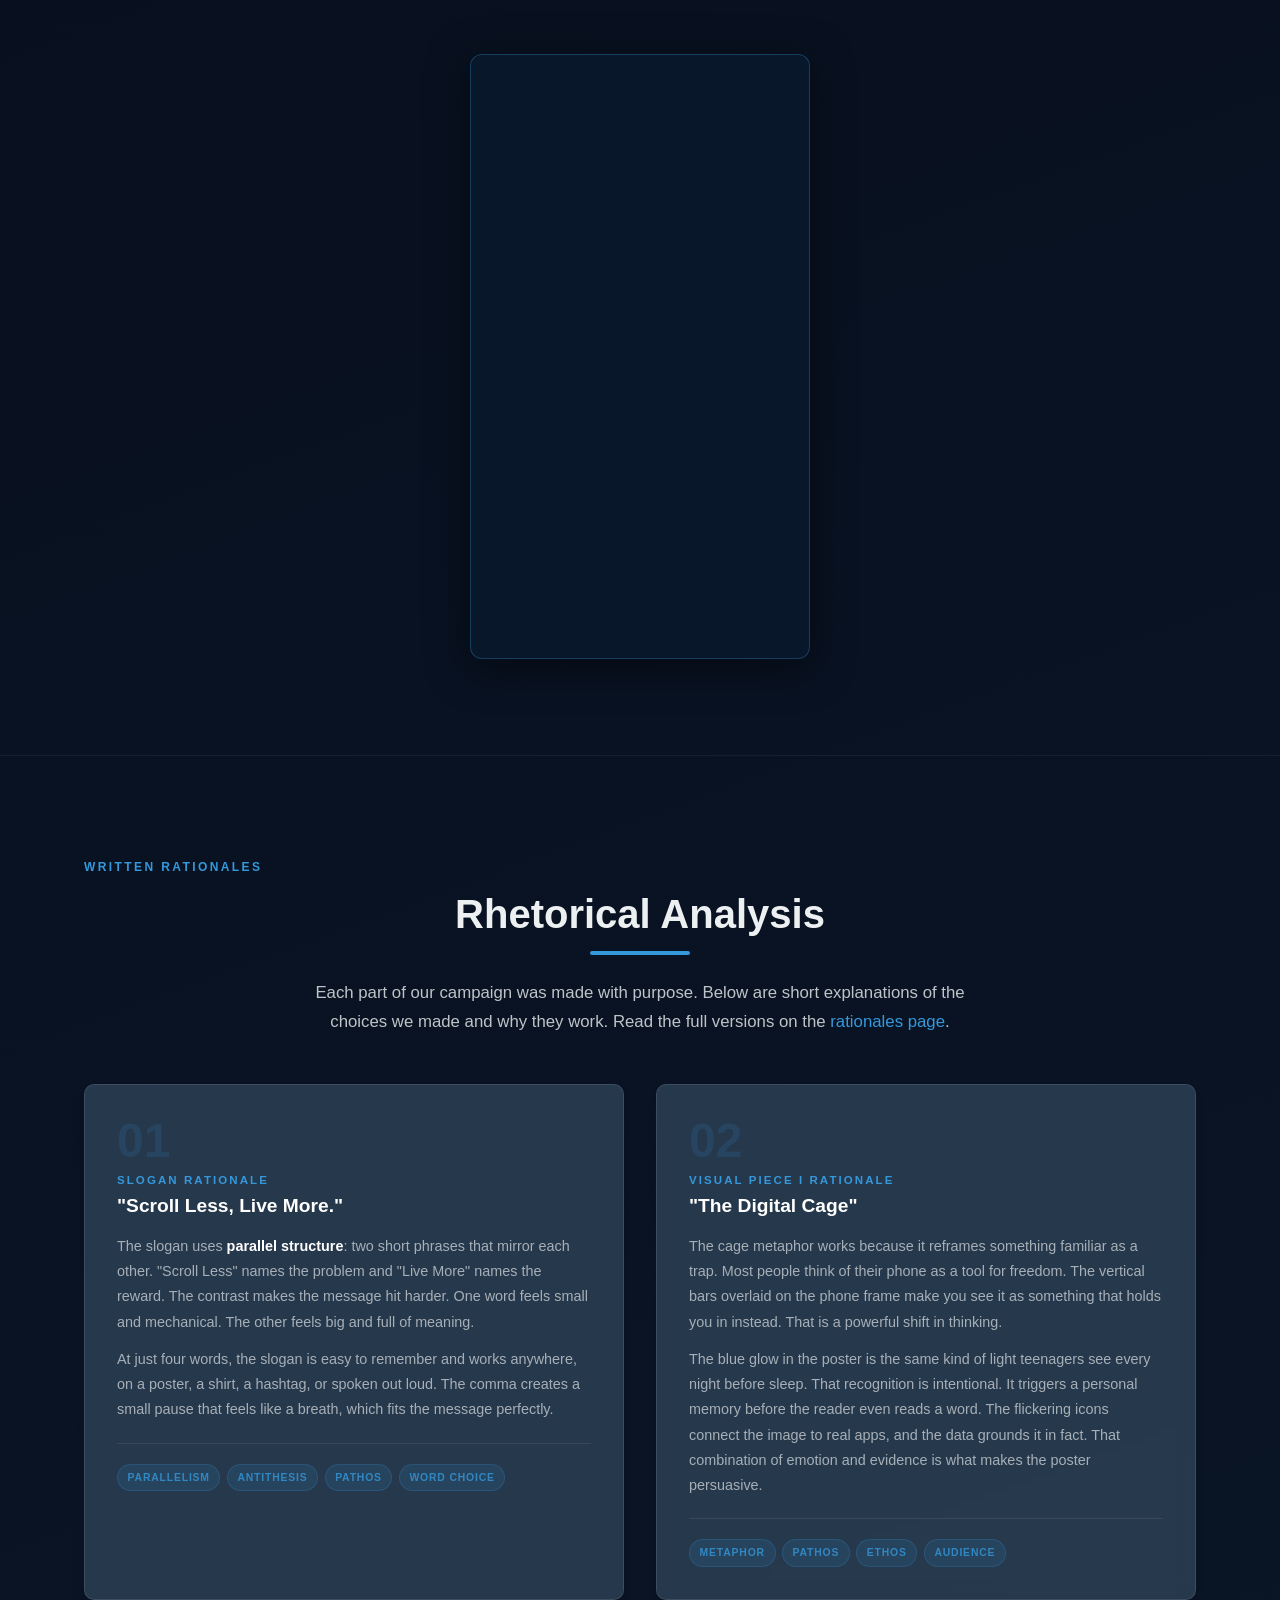
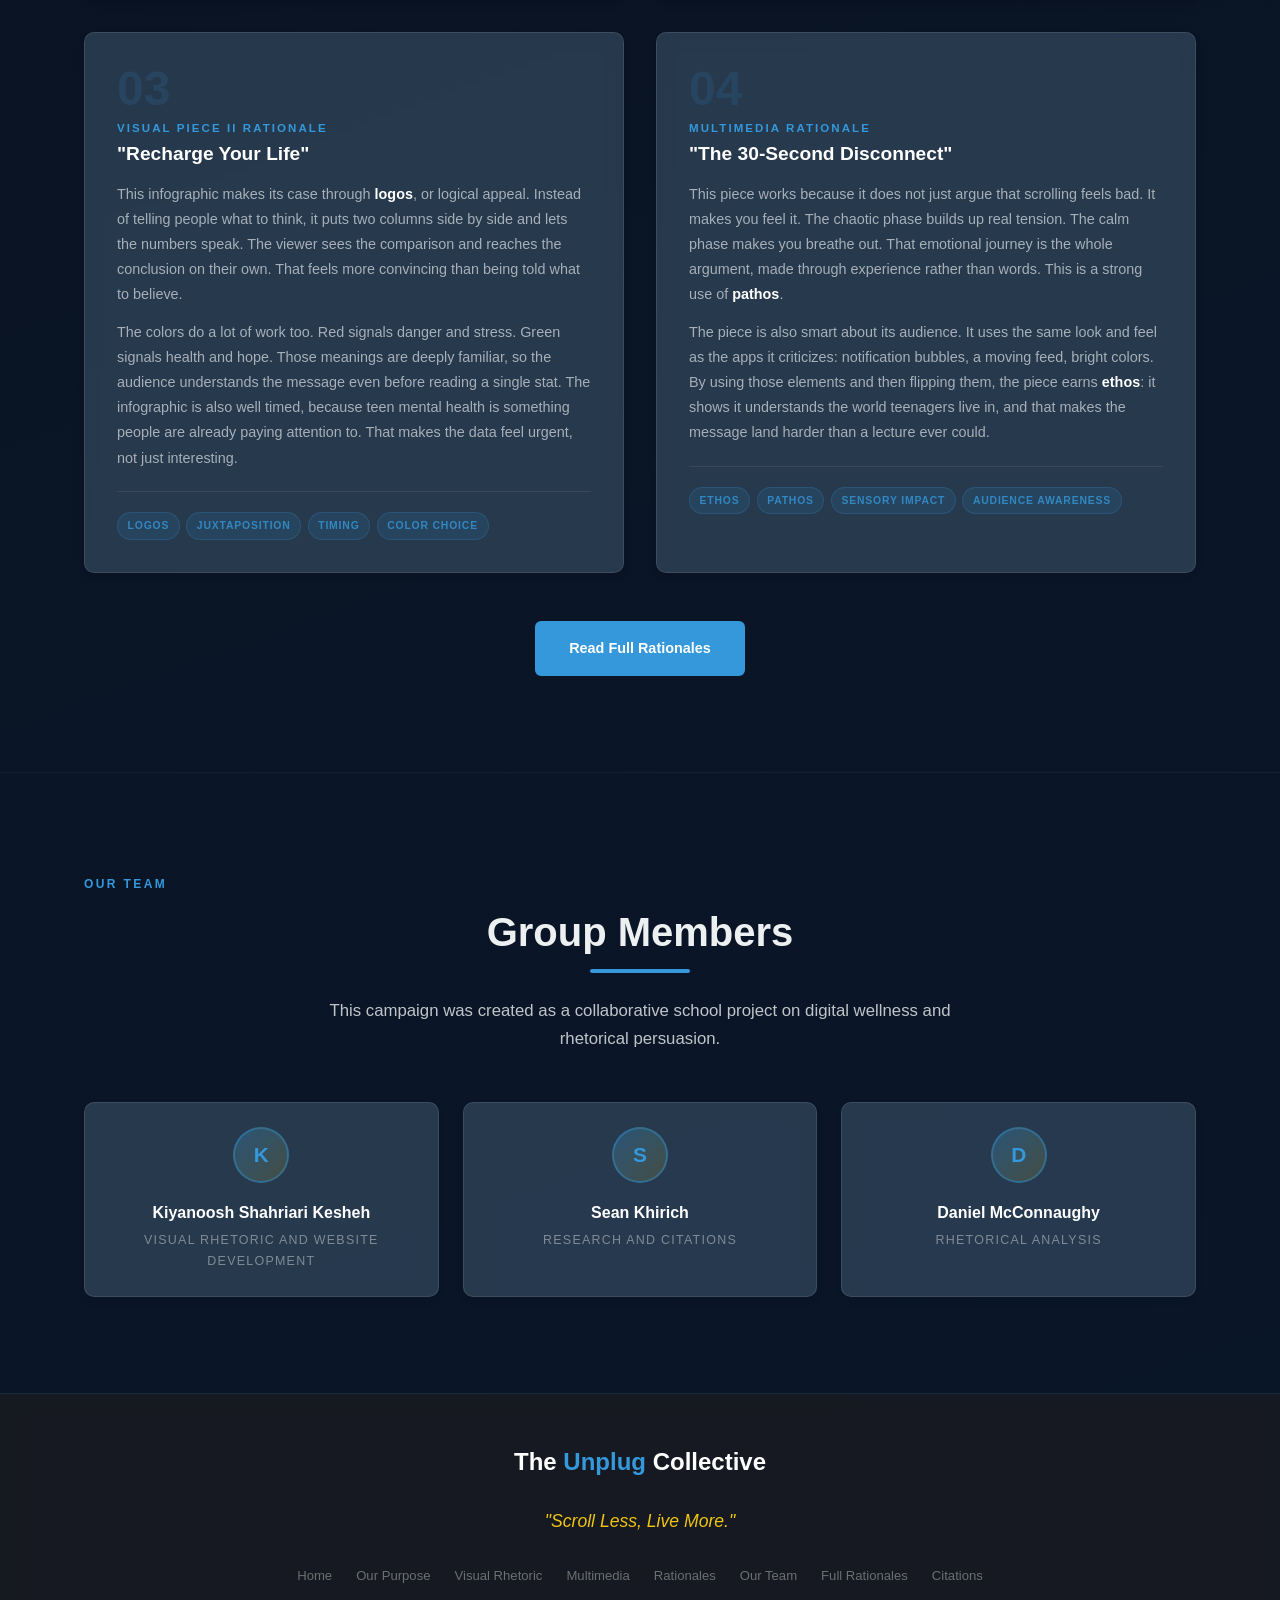
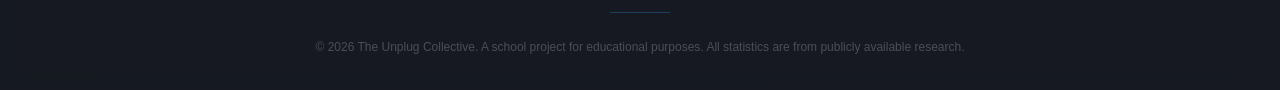
==== commit f91aa0d1: "Embed campaign video from YouTube Shorts Replace <video> placeholder with YouTube iframe embed for P" ====
--- a/index.html
+++ b/index.html
@@ -476,16 +476,15 @@
       </p>
 
       <div class="campaign-video-inner fade-in">
-        <div class="video-frame">
-          <video
-            controls
-            src="assets/videos/unplug-campaign.mp4"
-            aria-label="Unplug Collective campaign video"
-          >
-            Your browser does not support the video element. Please try a different browser.
-          </video>
-        </div>
-
+        <div class="video-frame video-frame-shorts">
+          <iframe
+            src="https://www.youtube.com/embed/POwF02H_B_s"
+            title="Unplug Collective Campaign Video"
+            frameborder="0"
+            allow="accelerometer; autoplay; clipboard-write; encrypted-media; gyroscope; picture-in-picture"
+            allowfullscreen
+          ></iframe>
+        </div>
       </div>
     </div>
   </section>
--- a/css/style.css
+++ b/css/style.css
@@ -140,22 +140,23 @@
 /* ── Stars (individual star elements) ────────────────────── */
 .star {
   position: absolute;
+  background-color: var(--star-color);
   border-radius: 50%;
   pointer-events: none;
-  animation: twinkle 3s ease-in-out infinite;
+  animation: twinkle 3s infinite ease-in-out;
+  will-change: transform;
 }
 
 /* ── Cursor Sparkle ───────────────────────────────────────── */
 .sparkle {
   position: fixed;
-  width: 8px;
-  height: 8px;
+  width: 4px;
+  height: 4px;
   border-radius: 50%;
-  background: var(--star-color);
   pointer-events: none;
   z-index: 9999;
-  animation: sparkleFade 0.6s ease forwards;
-  box-shadow: 0 0 6px var(--star-color), 0 0 12px rgba(241, 196, 15, 0.5);
+  opacity: 0;
+  animation: sparkleFade 1s ease-out;
 }
 
 
@@ -1488,6 +1489,19 @@
   background: #060812;
 }
 
+.video-frame-shorts {
+  max-width: 340px;
+  width: 100%;
+  aspect-ratio: 9 / 16;
+}
+
+.video-frame-shorts iframe {
+  width: 100%;
+  height: 100%;
+  display: block;
+  border: none;
+}
+
 .video-upload-note {
   max-width: 820px;
   width: 100%;
--- a/css/animations.css
+++ b/css/animations.css
@@ -5,13 +5,13 @@
 
 /* ── Portfolio: Star / Sparkle Animations ─────────────────── */
 @keyframes twinkle {
-  0%, 100% { opacity: 1;   transform: scale(1); }
-  50%       { opacity: 0.3; transform: scale(0.6); }
+  0%, 100% { opacity: 0.8; transform: scale(0.9); }
+  50%       { opacity: 1;   transform: scale(1.1); }
 }
 
 @keyframes sparkleFade {
-  0%   { transform: translate(-50%, -50%) scale(1);   opacity: 1; }
-  100% { transform: translate(-50%, -50%) scale(0);   opacity: 0; }
+  0%   { transform: scale(0);   opacity: 0.8; }
+  100% { transform: scale(1.5); opacity: 0; }
 }
 
 @keyframes sparkleTrail {
